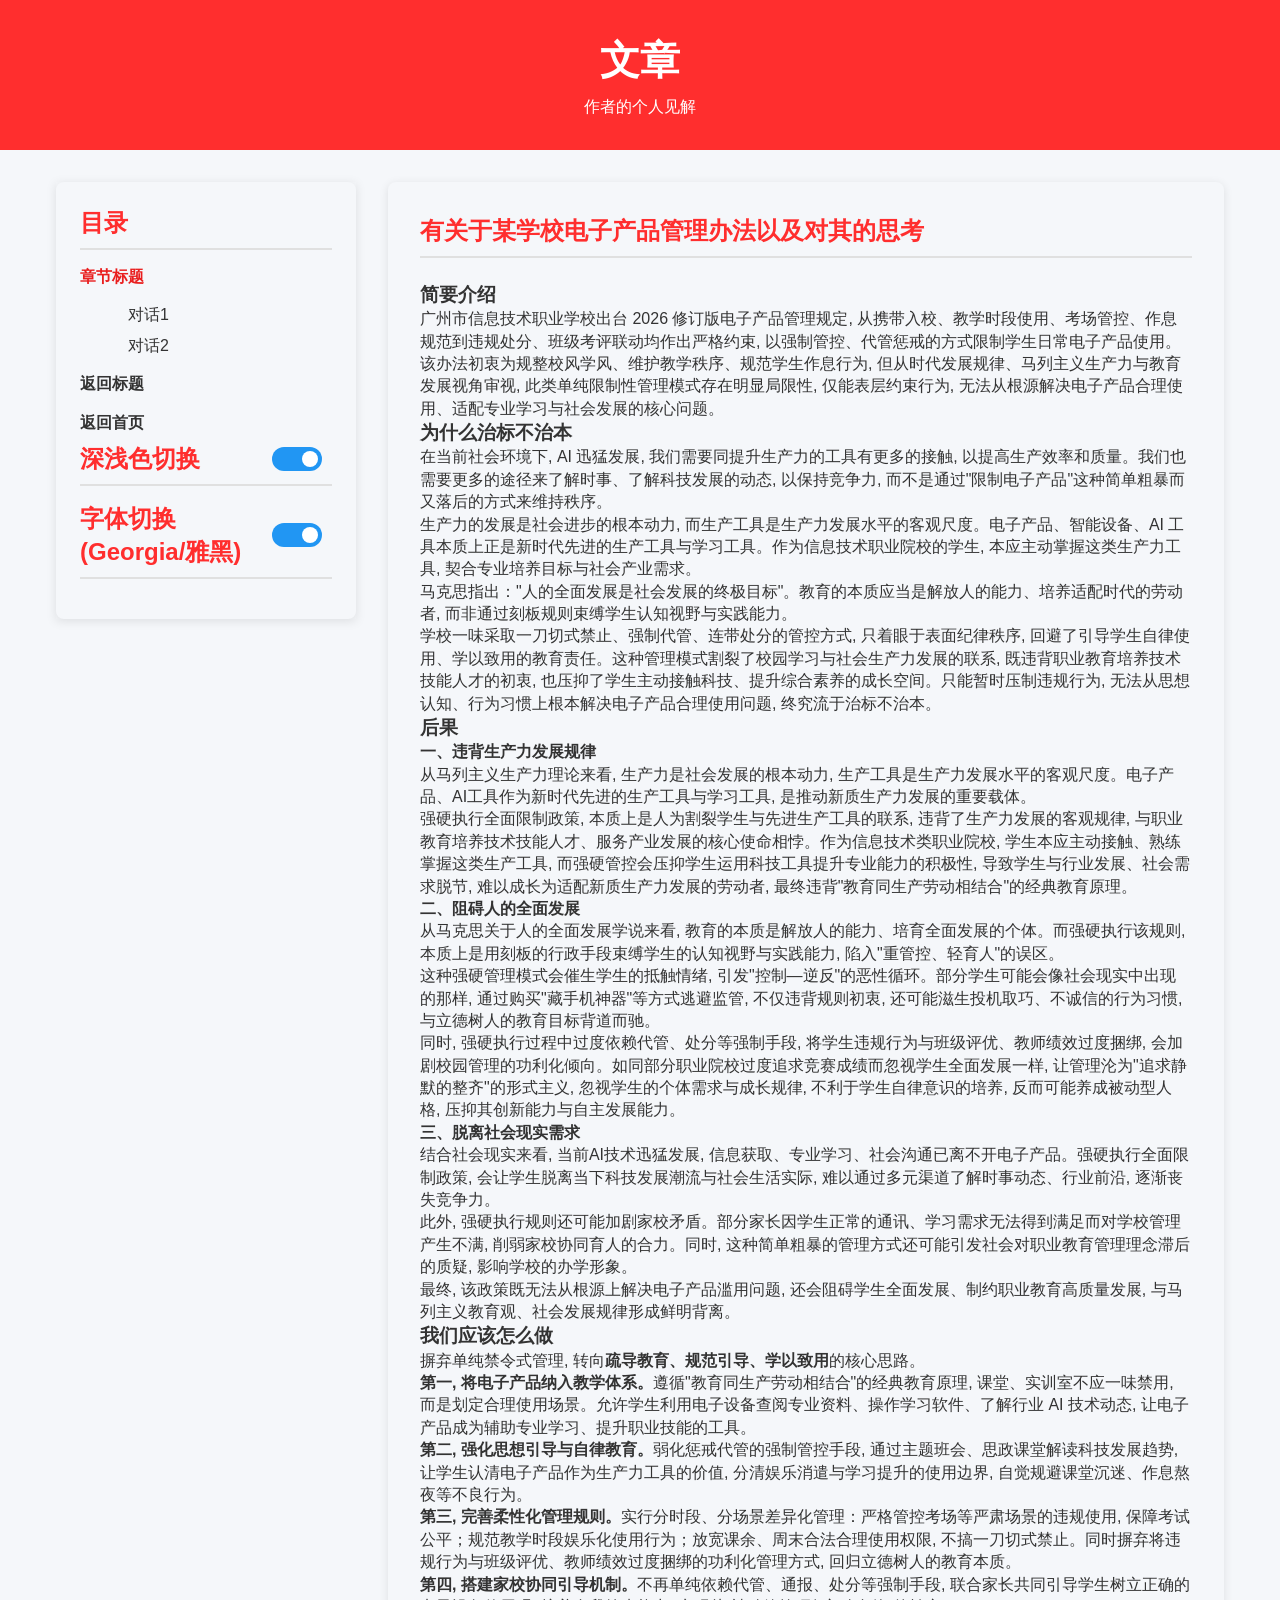
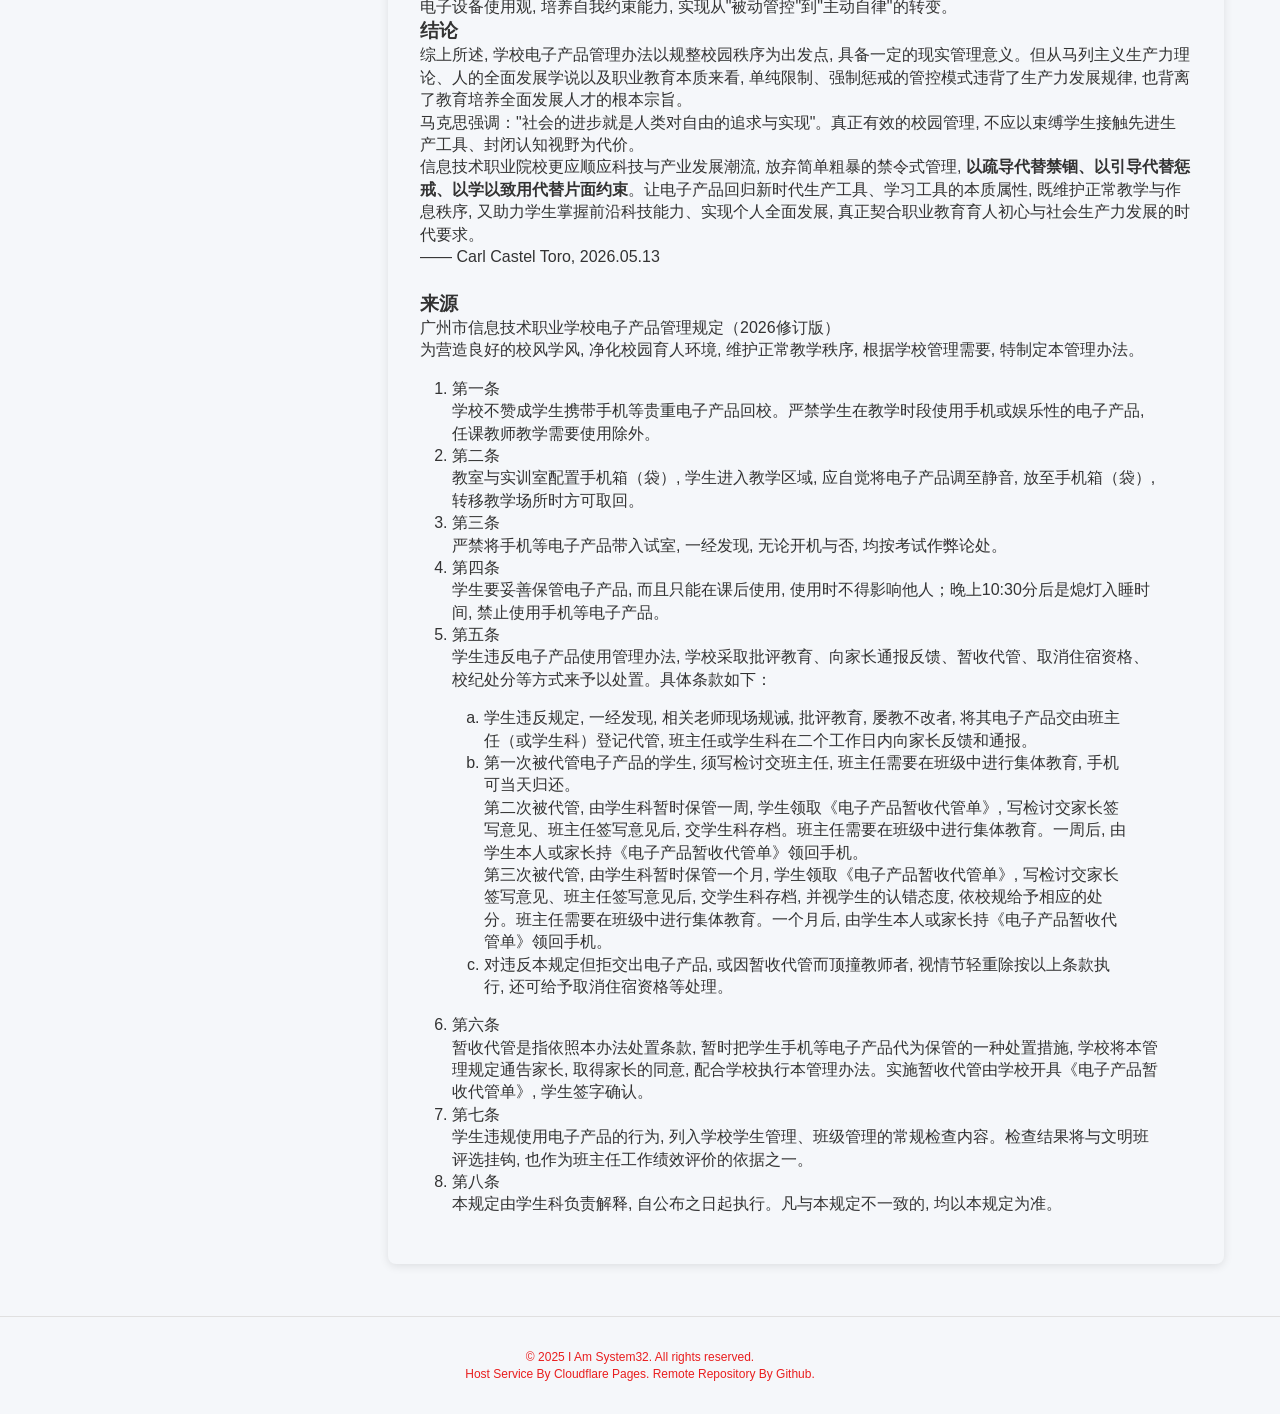
==== articles/index.html @ 218394ab "Content Commit" ====
<!DOCTYPE html>
<html lang="zh-CN">

<head>
    <meta charset="UTF-8">
    <meta name="viewport" content="width=device-width, initial-scale=1.0">
    <title>文章 | RED.GIGN.LTD</title>
    <link rel="stylesheet" href="/assets/css/style.css" id="main-theme">
    <script src="/assets/scripts/dependency.js"></script>
    <script src="/assets/scripts/theme_init.js"></script>
    <script src="/assets/scripts/script.js" defer></script>
    <link rel="icon" type="image/svg+xml" href="/assets/svg/favicon.svg" />
    <link rel="icon" type="image/png" href="/assets/img/favicon/favicon-96x96.png" sizes="96x96" />
    <link rel="shortcut icon" href="/assets/ico/favicon.ico" />
    <link rel="apple-touch-icon" sizes="180x180" href="/assets/img/favicon/apple-touch-icon.png" />
    <link rel="manifest" href="/assets/json/sitefavicon.webmanifest" />
</head>

<body>
    <header>
        <h1 id="_jumptitle">文章</h1>
        <p>作者的个人见解</p>
    </header>
    <div class="container">
        <aside class="sidebar">
            <nav class="toc">
                <h2> 目录 </h2>
                <div>
                    <div class="section-title">章节标题</div>
                    <ul>
                        <li><a href="#unnamed1" onClick="window.location.hash = '#unnamed1';">对话1</a></li>
                        <li><a href="#unnamed2" onClick="window.location.hash = '#unnamed2';">对话2</a></li>
                    </ul>
                </div>
                <div class="section-title"><a href="#_jumptitle"
                        onClick="window.location.hash = '#_jumptitle';">返回标题</a></div>
                <div class="section-title"><a href="/" onClick="window.location.href = '/'">返回首页</a></div>
                <h2 class="toc-heading"> 深浅色切换 <label class="theme-switch"> <input type="checkbox" id="themeToggle">
                        <span class="slider round"></span> </label> </h2>
                <h2 class="toc-heading"> 字体切换 (Georgia/雅黑)
                    <label class="font-switch"> <input type="checkbox" id="fontToggle"> <span
                            class="slider round"></span> </label>
                </h2>
            </nav>
        </aside>
        <main class="content">
            <section class="section" id="unnamed1">
                <h2>有关于某学校电子产品管理办法以及对其的思考</h2>
                <h3>简要介绍</h3>
                <p>广州市信息技术职业学校出台 2026 修订版电子产品管理规定, 从携带入校、教学时段使用、考场管控、作息规范到违规处分、班级考评联动均作出严格约束, 以强制管控、代管惩戒的方式限制学生日常电子产品使用。</p>
                <p>该办法初衷为规整校风学风、维护教学秩序、规范学生作息行为, 但从时代发展规律、马列主义生产力与教育发展视角审视, 此类单纯限制性管理模式存在明显局限性, 仅能表层约束行为, 无法从根源解决电子产品合理使用、适配专业学习与社会发展的核心问题。</p>
                
                <h3>为什么治标不治本</h3>
                <p>在当前社会环境下, AI 迅猛发展, 我们需要同提升生产力的工具有更多的接触, 以提高生产效率和质量。我们也需要更多的途径来了解时事、了解科技发展的动态, 以保持竞争力, 而不是通过"限制电子产品"这种简单粗暴而又落后的方式来维持秩序。</p>
                <p>生产力的发展是社会进步的根本动力, 而生产工具是生产力发展水平的客观尺度。电子产品、智能设备、AI 工具本质上正是新时代先进的生产工具与学习工具。作为信息技术职业院校的学生, 本应主动掌握这类生产力工具, 契合专业培养目标与社会产业需求。</p>
                <p>马克思指出："人的全面发展是社会发展的终极目标"。教育的本质应当是解放人的能力、培养适配时代的劳动者, 而非通过刻板规则束缚学生认知视野与实践能力。</p>
                <p>学校一味采取一刀切式禁止、强制代管、连带处分的管控方式, 只着眼于表面纪律秩序, 回避了引导学生自律使用、学以致用的教育责任。这种管理模式割裂了校园学习与社会生产力发展的联系, 既违背职业教育培养技术技能人才的初衷, 也压抑了学生主动接触科技、提升综合素养的成长空间。只能暂时压制违规行为, 无法从思想认知、行为习惯上根本解决电子产品合理使用问题, 终究流于治标不治本。</p>

                <h3>后果</h3>
                
                <h4>一、违背生产力发展规律</h4>
                <p>从马列主义生产力理论来看, 生产力是社会发展的根本动力, 生产工具是生产力发展水平的客观尺度。电子产品、AI工具作为新时代先进的生产工具与学习工具, 是推动新质生产力发展的重要载体。</p>
                <p>强硬执行全面限制政策, 本质上是人为割裂学生与先进生产工具的联系, 违背了生产力发展的客观规律, 与职业教育培养技术技能人才、服务产业发展的核心使命相悖。作为信息技术类职业院校, 学生本应主动接触、熟练掌握这类生产工具, 而强硬管控会压抑学生运用科技工具提升专业能力的积极性, 导致学生与行业发展、社会需求脱节, 难以成长为适配新质生产力发展的劳动者, 最终违背"教育同生产劳动相结合"的经典教育原理。</p>
                
                <h4>二、阻碍人的全面发展</h4>
                <p>从马克思关于人的全面发展学说来看, 教育的本质是解放人的能力、培育全面发展的个体。而强硬执行该规则, 本质上是用刻板的行政手段束缚学生的认知视野与实践能力, 陷入"重管控、轻育人"的误区。</p>
                <p>这种强硬管理模式会催生学生的抵触情绪, 引发"控制—逆反"的恶性循环。部分学生可能会像社会现实中出现的那样, 通过购买"藏手机神器"等方式逃避监管, 不仅违背规则初衷, 还可能滋生投机取巧、不诚信的行为习惯, 与立德树人的教育目标背道而驰。</p>
                <p>同时, 强硬执行过程中过度依赖代管、处分等强制手段, 将学生违规行为与班级评优、教师绩效过度捆绑, 会加剧校园管理的功利化倾向。如同部分职业院校过度追求竞赛成绩而忽视学生全面发展一样, 让管理沦为"追求静默的整齐"的形式主义, 忽视学生的个体需求与成长规律, 不利于学生自律意识的培养, 反而可能养成被动型人格, 压抑其创新能力与自主发展能力。</p>
                
                <h4>三、脱离社会现实需求</h4>
                <p>结合社会现实来看, 当前AI技术迅猛发展, 信息获取、专业学习、社会沟通已离不开电子产品。强硬执行全面限制政策, 会让学生脱离当下科技发展潮流与社会生活实际, 难以通过多元渠道了解时事动态、行业前沿, 逐渐丧失竞争力。</p>
                <p>此外, 强硬执行规则还可能加剧家校矛盾。部分家长因学生正常的通讯、学习需求无法得到满足而对学校管理产生不满, 削弱家校协同育人的合力。同时, 这种简单粗暴的管理方式还可能引发社会对职业教育管理理念滞后的质疑, 影响学校的办学形象。</p>
                <p>最终, 该政策既无法从根源上解决电子产品滥用问题, 还会阻碍学生全面发展、制约职业教育高质量发展, 与马列主义教育观、社会发展规律形成鲜明背离。</p>
                
                <h3>我们应该怎么做</h3>
                <p>摒弃单纯禁令式管理, 转向<strong>疏导教育、规范引导、学以致用</strong>的核心思路。</p>
                
                <p><strong>第一, 将电子产品纳入教学体系。</strong>遵循"教育同生产劳动相结合"的经典教育原理, 课堂、实训室不应一味禁用, 而是划定合理使用场景。允许学生利用电子设备查阅专业资料、操作学习软件、了解行业 AI 技术动态, 让电子产品成为辅助专业学习、提升职业技能的工具。</p>
                
                <p><strong>第二, 强化思想引导与自律教育。</strong>弱化惩戒代管的强制管控手段, 通过主题班会、思政课堂解读科技发展趋势, 让学生认清电子产品作为生产力工具的价值, 分清娱乐消遣与学习提升的使用边界, 自觉规避课堂沉迷、作息熬夜等不良行为。</p>
                
                <p><strong>第三, 完善柔性化管理规则。</strong>实行分时段、分场景差异化管理：严格管控考场等严肃场景的违规使用, 保障考试公平；规范教学时段娱乐化使用行为；放宽课余、周末合法合理使用权限, 不搞一刀切式禁止。同时摒弃将违规行为与班级评优、教师绩效过度捆绑的功利化管理方式, 回归立德树人的教育本质。</p>
                
                <p><strong>第四, 搭建家校协同引导机制。</strong>不再单纯依赖代管、通报、处分等强制手段, 联合家长共同引导学生树立正确的电子设备使用观, 培养自我约束能力, 实现从"被动管控"到"主动自律"的转变。</p>
                
                <h3>结论</h3>
                <p>综上所述, 学校电子产品管理办法以规整校园秩序为出发点, 具备一定的现实管理意义。但从马列主义生产力理论、人的全面发展学说以及职业教育本质来看, 单纯限制、强制惩戒的管控模式违背了生产力发展规律, 也背离了教育培养全面发展人才的根本宗旨。</p>
                <p>马克思强调："社会的进步就是人类对自由的追求与实现"。真正有效的校园管理, 不应以束缚学生接触先进生产工具、封闭认知视野为代价。</p>
                <p>信息技术职业院校更应顺应科技与产业发展潮流, 放弃简单粗暴的禁令式管理, <strong>以疏导代替禁锢、以引导代替惩戒、以学以致用代替片面约束</strong>。让电子产品回归新时代生产工具、学习工具的本质属性, 既维护正常教学与作息秩序, 又助力学生掌握前沿科技能力、实现个人全面发展, 真正契合职业教育育人初心与社会生产力发展的时代要求。</p>
                
                <p class="author-signature">—— Carl Castel Toro, 2026.05.13</p>
                <br>
                <div class="source-box">
                    <h3>来源</h3>
                    <p class="source-title">广州市信息技术职业学校电子产品管理规定（2026修订版）</p>
                </div>
                <div class="regulation-preamble">
                    <p>为营造良好的校风学风, 净化校园育人环境, 维护正常教学秩序, 根据学校管理需要, 特制定本管理办法。</p>
                </div>
                <ol class="regulation-list">
                    <li>
                        <span class="article-title">第一条</span>
                        <p>学校不赞成学生携带手机等贵重电子产品回校。严禁学生在教学时段使用手机或娱乐性的电子产品, 任课教师教学需要使用除外。</p>
                    </li>
                    <li>
                        <span class="article-title">第二条</span>
                        <p>教室与实训室配置手机箱（袋）, 学生进入教学区域, 应自觉将电子产品调至静音, 放至手机箱（袋）, 转移教学场所时方可取回。</p>
                    </li>
                    <li>
                        <span class="article-title">第三条</span>
                        <p>严禁将手机等电子产品带入试室, 一经发现, 无论开机与否, 均按考试作弊论处。</p>
                    </li>
                    <li>
                        <span class="article-title">第四条</span>
                        <p>学生要妥善保管电子产品, 而且只能在课后使用, 使用时不得影响他人；晚上10:30分后是熄灯入睡时间, 禁止使用手机等电子产品。</p>
                    </li>
                    <li>
                        <span class="article-title">第五条</span>
                        <p>学生违反电子产品使用管理办法, 学校采取批评教育、向家长通报反馈、暂收代管、取消住宿资格、校纪处分等方式来予以处置。具体条款如下：</p>
                        <ol class="sub-list" type="a">
                            <li>学生违反规定, 一经发现, 相关老师现场规诫, 批评教育, 屡教不改者, 将其电子产品交由班主任（或学生科）登记代管, 班主任或学生科在二个工作日内向家长反馈和通报。</li>
                            <li>
                                <p>第一次被代管电子产品的学生, 须写检讨交班主任, 班主任需要在班级中进行集体教育, 手机可当天归还。</p>
                                <p>第二次被代管, 由学生科暂时保管一周, 学生领取《电子产品暂收代管单》, 写检讨交家长签写意见、班主任签写意见后, 交学生科存档。班主任需要在班级中进行集体教育。一周后, 由学生本人或家长持《电子产品暂收代管单》领回手机。
                                </p>
                                <p>第三次被代管, 由学生科暂时保管一个月, 学生领取《电子产品暂收代管单》, 写检讨交家长签写意见、班主任签写意见后, 交学生科存档, 并视学生的认错态度, 依校规给予相应的处分。班主任需要在班级中进行集体教育。一个月后, 由学生本人或家长持《电子产品暂收代管单》领回手机。
                                </p>
                            </li>
                            <li>对违反本规定但拒交出电子产品, 或因暂收代管而顶撞教师者, 视情节轻重除按以上条款执行, 还可给予取消住宿资格等处理。</li>
                        </ol>
                    </li>
                    <li>
                        <span class="article-title">第六条</span>
                        <p>暂收代管是指依照本办法处置条款, 暂时把学生手机等电子产品代为保管的一种处置措施, 学校将本管理规定通告家长, 取得家长的同意, 配合学校执行本管理办法。实施暂收代管由学校开具《电子产品暂收代管单》, 学生签字确认。
                        </p>
                    </li>
                    <li>
                        <span class="article-title">第七条</span>
                        <p>学生违规使用电子产品的行为, 列入学校学生管理、班级管理的常规检查内容。检查结果将与文明班评选挂钩, 也作为班主任工作绩效评价的依据之一。</p>
                    </li>
                    <li>
                        <span class="article-title">第八条</span>
                        <p>本规定由学生科负责解释, 自公布之日起执行。凡与本规定不一致的, 均以本规定为准。</p>
                    </li>
                </ol>
            </section>
        </main>
    </div>
    <footer>
        <p>&copy; 2025 I Am System32. All rights reserved.</p>
        <p>Host Service By Cloudflare Pages. Remote Repository By Github.</p>
    </footer>
</body>

</html>
---- assets/css/style.css ----
:root {
    --primary-color: #ff2e2e;
    --secondary-color: #e91e1e;
    --text-color: #e0e0e0;
    --light-bg: #1e1e1e;
    --border-color: #404040;
    --shadow-opacity: 0.3;
    --tab-active-color: #d45f00;
    --tab-hover-color: #9e5a00;
    --input-bg-color: #2d2d2d;
    --input-border-color: #505050;
    --button-bg-color: #f32121;
    --button-hover-bg-color: #d21919;
    --result-bg-color: #2d2d2d;
    --result-border-color: #505050;
    --notification-bg-color: #d40700;
    --notification-text-color: #fff;
    --theme-transition: background-color 0.3s ease, color 0.3s ease, border-color 0.3s ease, box-shadow 0.3s ease;
}

:root.light-theme {
    --text-color: #333;
    --light-bg: #f5f7fa;
    --border-color: #e0e0e0;
    --shadow-opacity: 0.1;
    --input-bg-color: #fff;
    --input-border-color: #d0d7de;
    --result-bg-color: #f6f8fa;
    --result-border-color: #e1e4e8;
}

* {
    margin: 0;
    padding: 0;
    line-height: 1.4;
    box-sizing: border-box;
    word-break: break-word;
    overflow-wrap: break-word;
    hyphens: auto;
    transition: var(--theme-transition);
    scrollbar-width: none;
    -ms-overflow-style: none;
}

:root.font-georgia * {
    font-family: 'Georgia', 'Noto Serif CJK SC', 'Noto Serif CJK TC', 'Noto Serif CJK JP', 'Noto Serif CJK KR', 'STXiHei', 'PingFang SC', serif;
    font-size-adjust: 0.54;
    font-display: swap;
}

:root.font-yahei * {
    font-family: '微软雅黑', 'Microsoft YaHei UI', sans-serif;
}

img,
video,
canvas,
svg,
iframe,
embed {
    transition: none !important;
}

img {
    max-width: 100%;
    height: auto;
    object-fit: contain;
    aspect-ratio: 1 / 1;
}

.section img {
    width: 100%;
    max-width: 100%;
    height: auto;
    object-fit: contain;
    aspect-ratio: 1 / 1;
    display: block;
    margin: 0 auto;
}

img.no-aspect-ratio {
    aspect-ratio: auto;
}

.video-responsive {
    width: 100%;
    max-width: 100%;
    height: auto;
    display: block;
    margin: 0 auto;
    object-fit: contain;
    max-height: 100vh;
}

@supports (-webkit-touch-callout: none) {
    .video-responsive {
        -webkit-playsinline: true;
        playsinline: true;
    }
}

::-webkit-scrollbar {
    width: 0px;
    height: 0px;
    transition: width 0.3s ease;
}

::-webkit-scrollbar-track {
    background: transparent;
    transition: background-color 0.3s ease;
}

::-webkit-scrollbar-thumb {
    background: transparent;
    border-radius: 0;
    transition: background-color 0.3s ease, border-radius 0.3s ease;
}

a {
    word-break: break-all;
    overflow-wrap: break-word;
    text-decoration-color: var(--primary-color);
}

pre {
    white-space: pre-wrap;
    word-break: break-word;
    overflow-wrap: break-word;
    max-width: 100%;
    overflow-x: auto;
}

body {
    color: var(--text-color);
    line-height: 1.6;
    background-color: var(--light-bg);
    -ms-overflow-style: none;
}

header {
    background-color: var(--primary-color);
    color: white;
    padding: 2rem;
    text-align: center;
    margin-bottom: 2rem;
}

h1 {
    font-size: 2.5rem;
    margin-bottom: 0.5rem;
}

.container {
    display: flex;
    max-width: 1200px;
    margin: 0 auto;
    padding: 0 1rem;
    gap: 2rem;
}

.sidebar {
    flex: 0 0 300px;
    position: sticky;
    top: 2rem;
    align-self: flex-start;
    max-height: calc(100vh - 5rem);
    overflow-y: auto;
    overflow-x: hidden;
    width: 300px;
    box-shadow: 0 2px 10px rgba(0, 0, 0, var(--shadow-opacity, 0.3));
}

.sidebar::-webkit-scrollbar {
    width: 6px;
    transition: width 0.3s ease;
}

.sidebar::-webkit-scrollbar-track {
    background: transparent;
    border-radius: 3px;
}

.sidebar::-webkit-scrollbar-thumb {
    background-color: rgba(150, 150, 150, 0.3);
    border-radius: 3px;
    transition: background-color 0.3s ease;
}

.sidebar::-webkit-scrollbar-thumb:hover {
    background-color: rgba(150, 150, 150, 0.5);
}

:root.light-theme .sidebar::-webkit-scrollbar-thumb {
    background-color: rgba(100, 100, 100, 0.2);
}

:root.light-theme .sidebar::-webkit-scrollbar-thumb:hover {
    background-color: rgba(100, 100, 100, 0.4);
}

.toc {
    background: var(--light-bg);
    border-radius: 8px;
    padding: 1.5rem;
    box-shadow: 0 2px 10px rgba(0, 0, 0, var(--shadow-opacity, 0.3));
    width: 100%;
    box-sizing: border-box;
}

.content {
    flex: 1;
}

:root.light-theme .toc {
    --shadow-opacity: 0.1;
}

.toc h2 {
    color: var(--primary-color);
    margin-bottom: 1rem;
    padding-bottom: 0.5rem;
    border-bottom: 2px solid var(--border-color);
    display: flex;
    justify-content: space-between;
    align-items: center;
    padding-right: 10px;
}

.toc ul {
    list-style: none;
    padding-left: 1rem;
}

.toc li {
    margin: 0.5rem 0;
}

.toc a {
    color: var(--text-color);
    text-decoration: none;
    transition: color 0.3s;
}

.toc a:hover {
    color: var(--secondary-color);
    text-decoration: underline;
}

.section-title {
    font-weight: bold;
    margin: 1rem 0 0.5rem 0;
    color: var(--secondary-color);
}

.section {
    background: var(--light-bg);
    border-radius: 8px;
    padding: 2rem;
    margin-bottom: 2rem;
    box-shadow: 0 2px 10px rgba(0, 0, 0, var(--shadow-opacity, 0.3));
}

:root.light-theme .section {
    --shadow-opacity: 0.1;
}

.section h2 {
    color: var(--primary-color);
    margin-bottom: 1.5rem;
    padding-bottom: 0.5rem;
    border-bottom: 2px solid var(--border-color);
}

.chapter {
    margin-bottom: 2rem;
    padding-bottom: 1rem;
    border-bottom: 1px solid var(--border-color);
}

.chapter:last-child {
    border-bottom: none;
}

.chapter h3 {
    color: var(--secondary-color);
    margin-bottom: 1rem;
}

.chapter-content {
    text-align: justify;
    white-space: pre-line;
}

.placeholder {
    color: var(--placeholder-text, #aaa);
    font-style: italic;
    background-color: var(--placeholder-bg, #3a3a3a);
    padding: 1rem;
    border-radius: 4px;
}

:root.light-theme .placeholder {
    --placeholder-text: #777;
    --placeholder-bg: #f9f9f9;
}

.link {
    color: #33c9f7;
    font-weight: bold;
    text-decoration: none;
}

a:hover {
    text-decoration: underline;    
    text-decoration-color: var(--secondary-color);
}

.back-to-top {
    display: none;
    position: fixed;
    right: 1rem;
    top: 1rem;
    z-index: 100;
}

.back-to-top a {
    display: inline-block;
    width: 3rem;
    height: 3rem;
    background-color: var(--primary-color);
    color: white;
    text-align: center;
    line-height: 3rem;
    border-radius: 50%;
    text-decoration: none;
    font-size: 1.5rem;
    box-shadow: 0 2px 8px rgba(0, 0, 0, var(--btn-shadow-opacity, 0.4));
    transition: background-color 0.3s;
}

:root.light-theme .back-to-top a {
    --btn-shadow-opacity: 0.2;
}

.back-to-top a:hover {
    background-color: var(--secondary-color);
}

.app-header {
    display: flex;
    gap: 2rem;
    align-items: center;
    margin-bottom: 2rem;
    flex-wrap: wrap;
}

.app-header img {
    width: 100px;
    height: 100px;
    border-radius: 8px;
    background: var(--primary-color);
    padding: 1rem;
}

.app-intro h2 {
    margin-bottom: 0.5rem;
    border-bottom: none;
    padding-bottom: 0;
}

.app-intro p {
    font-size: 1.1rem;
    color: var(--secondary-color);
    margin: 0.5rem 0;
}

.tab {
    display: inline-block;
    padding: 10px 20px;
    cursor: pointer;
    border: 1px solid var(--border-color);
    border-bottom: none;
    border-radius: 5px 5px 0 0;
    margin-right: 5px;
    background-color: var(--tab-bg, #3a3a3a);
    transition: background-color 0.3s;
}

:root.light-theme .tab {
    --tab-bg: var(--light-bg);
}

.tab.active {
    background-color: var(--tab-active-bg, #2d2d2d);
    color: var(--tab-active-color);
    font-weight: bold;
}

:root.light-theme .tab.active {
    --tab-active-bg: white;
}

.tab:hover:not(.active) {
    background-color: var(--tab-hover-bg, #404040);
}

:root.light-theme .tab:hover:not(.active) {
    --tab-hover-bg: #e3e6e9;
}

.tab-content {
    display: none;
    padding: 20px;
    border: 1px solid var(--border-color);
    border-radius: 0 5px 5px 5px;
    background-color: var(--tab-content-bg, #2d2d2d);
    margin-bottom: 20px;
}

:root.light-theme .tab-content {
    --tab-content-bg: white;
}

.tab-content.active {
    display: block;
}

.form-group {
    margin-bottom: 15px;
}

.input-group {
    display: flex;
    margin-bottom: 10px;
    gap: 10px;
}

.input-group input[type="text"] {
    flex: 1;
    padding: 8px;
    border: 1px solid var(--input-border-color);
    border-radius: 4px;
    background-color: var(--input-bg-color);
    color: var(--text-color);
}

.input-group select {
    flex: 1;
    padding: 8px;
    border: 1px solid var(--input-border-color);
    border-radius: 4px;
    background-color: var(--input-bg-color);
    color: var(--text-color);
}

textarea {
    width: 100%;
    padding: 10px;
    border: 1px solid var(--input-border-color);
    border-radius: 4px;
    min-height: 150px;
    font-family: inherit;
    resize: vertical;
    background-color: var(--input-bg-color);
    color: var(--text-color);
}

button {
    background-color: var(--button-bg-color);
    color: white;
    border: none;
    padding: 10px 20px;
    border-radius: 4px;
    cursor: pointer;
    font-size: 14px;
    margin-right: 10px;
    margin-bottom: 10px;
    transition: background-color 0.3s;
}

button:hover {
    background-color: var(--button-hover-bg-color);
}

button:disabled {
    background-color: var(--btn-disabled-bg, #666666);
    cursor: not-allowed;
}

:root.light-theme button:disabled {
    --btn-disabled-bg: #cccccc;
}

.result {
    background-color: var(--result-bg-color);
    border: 1px solid var(--result-border-color);
    border-radius: 4px;
    padding: 15px;
    margin-top: 15px;
    position: relative;
    color: var(--text-color);
}

.result-header {
    display: flex;
    justify-content: space-between;
    align-items: center;
    margin-bottom: 10px;
}

.result-header h3 {
    margin: 0;
    color: var(--primary-color);
}

.copy-btn {
    padding: 5px 10px;
    background-color: var(--button-bg-color);
    color: white;
    border: none;
    border-radius: 3px;
    cursor: pointer;
    font-size: 12px;
}

.copy-btn:hover {
    background-color: var(--button-hover-bg-color);
}

.notification {
    position: fixed;
    top: 20px;
    right: 20px;
    background-color: var(--notification-bg-color);
    color: var(--notification-text-color);
    padding: 10px 20px;
    border-radius: 4px;
    display: none;
    z-index: 1000;
    animation: slideIn 0.3s ease-out;
}

@keyframes slideIn {
    from {
        transform: translateX(100%);
        opacity: 0;
    }

    to {
        transform: translateX(0);
        opacity: 1;
    }
}

footer {
    margin-top: 20px;
    text-align: center;
    font-size: 12px;
    border-top: 1px solid var(--border-color);
    padding: 2rem;
    color: var(--secondary-color);
}

.base64-container {
    max-width: 900px;
    margin: 0 auto;
    padding: 20px;
}

.base64-container h1 {
    text-align: center;
    color: var(--primary-color);
    margin-bottom: 20px;
}

pre {
    position: relative;
    background-color: var(--code-bg, #1e1e1e);
    border: 1px solid var(--code-border, #333);
    border-radius: 6px;
    box-shadow: 0 2px 8px rgba(0, 0, 0, 0.3);
    margin: 1.5rem 0;
    overflow: hidden;
}

code {
    background-color: var(--code-bg, #1e1e1e);
    border: 1px solid var(--code-border, #333);
    border-radius: 3px;
    padding: 0.2em 0.4em;
    font-family: 'Consolas', 'Monaco', 'Courier New', monospace;
    font-size: 0.9em;
    white-space: pre-wrap;
    word-wrap: break-word;
    word-break: break-all;
    overflow-wrap: break-word;
    display: inline-block;
    max-width: 100%;
    line-height: 1.5;
    color: var(--code-text, #d4d4d4);
}

:root.light-theme code {
    --code-bg: #f8f8f8;
    --code-border: #e0e0e0;
    --code-text: #333;
}

pre code {
    display: block;
    padding: 1.5em;
    overflow-x: auto;
    white-space: pre-wrap;
    word-wrap: break-word;
    word-break: break-all;
    overflow-wrap: break-word;
    border: none;
    border-radius: 0;
    line-height: 1.6;
    font-size: 0.95em;
    max-width: 100%;
}

code .keyword {
    color: var(--code-keyword, #569cd6);
}

code .string {
    color: var(--code-string, #ce9178);
}

code .comment {
    color: var(--code-comment, #6a9955);
    font-style: italic;
}

code .number {
    color: var(--code-number, #b5cea8);
}

code .function {
    color: var(--code-function, #dcdcaa);
}

code .operator {
    color: var(--code-operator, #d4d4d4);
}

:root.light-theme code .keyword {
    --code-keyword: #0000ff;
}

:root.light-theme code .string {
    --code-string: #a31515;
}

:root.light-theme code .comment {
    --code-comment: #008000;
}

:root.light-theme code .number {
    --code-number: #098658;
}

:root.light-theme code .function {
    --code-function: #795e26;
}

:root.light-theme code .operator {
    --code-operator: #000000;
}

code.ide-style-code {
    background-color: var(--code-bg, #1e1e1e);
    color: var(--code-text, #d4d4d4);
    font-family: 'Consolas', 'Monaco', 'Courier New', monospace;
    font-size: 0.95em;
    line-height: 1.6;
    white-space: pre-wrap;
    word-wrap: break-word;
    word-break: break-all;
    overflow-wrap: break-word;
    max-width: 100%;
}

:root.light-theme code.ide-style-code {
    background-color: var(--code-bg, #f8f8f8);
    color: var(--code-text, #333);
}

code.ide-style-code .keyword,
code.loadstylesheet .keyword {
    color: var(--code-keyword, #569cd6);
}

code.ide-style-code .function,
code.loadstylesheet .function {
    color: var(--code-function, #dcdcaa);
}

code.ide-style-code .comment,
code.loadstylesheet .comment {
    color: var(--code-comment, #6a9955);
    font-style: italic;
}

code.ide-style-code .variable,
code.loadstylesheet .variable {
    color: var(--code-variable, #9cdcfe);
}

code.ide-style-code .string,
code.loadstylesheet .string {
    color: var(--code-string, #ce9178);
}

:root.light-theme code.ide-style-code .keyword,
:root.light-theme code.loadstylesheet .keyword {
    color: var(--code-keyword, #0000ff);
}

:root.light-theme code.ide-style-code .function,
:root.light-theme code.loadstylesheet .function {
    color: var(--code-function, #795e26);
}

:root.light-theme code.ide-style-code .comment,
:root.light-theme code.loadstylesheet .comment {
    color: var(--code-comment, #008000);
}

:root.light-theme code.ide-style-code .variable,
:root.light-theme code.loadstylesheet .variable {
    color: var(--code-variable, #001080);
}

:root.light-theme code.ide-style-code .string,
:root.light-theme code.loadstylesheet .string {
    color: var(--code-string, #a31515);
}

.font-switch {
    position: relative;
    display: inline-block;
    width: 50px;
    height: 24px;
    flex-shrink: 0;
}

.font-switch input {
    opacity: 0;
    width: 0;
    height: 0;
}

.theme-switch {
    position: relative;
    display: inline-block;
    width: 50px;
    height: 24px;
    flex-shrink: 0;
}

.theme-switch input {
    opacity: 0;
    width: 0;
    height: 0;
}

.slider {
    position: absolute;
    cursor: pointer;
    top: 0;
    left: 0;
    right: 0;
    bottom: 0;
    background-color: var(--slider-bg, #404040);
    transition: .4s;
    border-radius: 24px;
}

:root.light-theme .slider {
    --slider-bg: #ccc;
}

:root[theme="light"] .slider {
    background-color: #ccc;
}

.slider:before {
    position: absolute;
    content: "";
    height: 16px;
    width: 16px;
    left: 4px;
    bottom: 4px;
    background-color: white;
    transition: .4s;
    border-radius: 50%;
}

input:checked+.slider {
    background-color: #2196F3;
}

input:checked+.slider:before {
    transform: translateX(26px);
}

.slider.round {
    border-radius: 23px;
}

.slider.round:before {
    border-radius: 50%;
}

@media (max-width: 768px) {
    .container {
        flex-direction: column;
    }

    .back-to-top {
        display: block;
    }

    .sidebar {
        position: static;
        margin-bottom: 2rem;
        max-height: 400px;
        overflow-y: auto;
        width: 100%;
    }
}

.app-intro {
    flex: 1;
    min-width: 300px;
}


.app-intro p:first-of-type {
    font-size: 1.1rem;
    color: var(--secondary-color);
    margin: 0.5rem 0;
}

.app-intro p:last-of-type {
    margin: 1rem 0;
}

.download-btn {
    display: inline-block;
    padding: 0.8rem 1.5rem;
    background: var(--primary-color);
    color: white;
    border-radius: 4px;
    text-decoration: none;
    font-weight: bold;
    transition: background 0.3s;
}

.download-btn:hover {
    background: var(--secondary-color);
    text-decoration: none;
}

.app-intro a:not(.download-btn) {
    margin-left: 1rem;
    color: var(--secondary-color);
    text-decoration: underline;
}

ul {
    margin: 1rem 2rem;
    line-height: 2;
}

ol {
    margin: 1rem 2rem;
    line-height: 2;
}

#faq .chapter-content>div {
    margin-bottom: 1.5rem;
}

#faq .chapter-content p:first-child {
    font-weight: bold;
    color: var(--primary-color);
}

.chapter-content h4 {
    margin-top: 2rem;
    color: var(--primary-color);
}

.chapter-content h5 {
    margin-top: 1rem;
    margin-bottom: 0.5rem;
}

.chapter-content p:last-child {
    color: var(--secondary-color);
    font-weight: bold;
    margin-top: 1rem;
}

#copyright p {
    margin: 1rem 0;
}

.product-grid {
    display: grid;
    grid-template-columns: repeat(auto-fit, minmax(300px, 1fr));
    gap: 2rem;
    margin-top: 2rem;
}

.product-card {
    background: var(--light-bg);
    border-radius: 8px;
    padding: 1.5rem;
    box-shadow: 0 2px 4px rgba(0, 0, 0, 0.1);
    transition: transform 0.3s ease, box-shadow 0.3s ease;
}

.product-card:hover {
    transform: translateY(-5px);
    box-shadow: 0 4px 8px rgba(0, 0, 0, 0.15);
}

.product-icon {
    text-align: center;
    margin-bottom: 1rem;
}

.product-icon img {
    width: 80px;
    height: 80px;
    border-radius: 8px;
    background: var(--primary-color);
    padding: 0.8rem;
}

.product-content {
    text-align: center;
}

.product-content h3 {
    margin-bottom: 0.5rem;
    color: var(--primary-color);
}

.product-desc {
    font-size: 1.1rem;
    color: var(--secondary-color);
    margin: 0.5rem 0;
}

.product-feature {
    margin: 1rem 0;
    line-height: 1.5;
}

@media (max-width: 768px) {
    .product-grid {
        grid-template-columns: 1fr;
    }

    .product-card {
        padding: 1rem;
    }

    .product-icon img {
        width: 60px;
        height: 60px;
        padding: 0.6rem;
    }
}

#ddg-section {
    position: relative;
    padding: 0;
    overflow: hidden;
}

#ddg-frame {
    width: 100%;
    height: 800px;
    border: none;
    display: block;
}

#wikipedia-section {
    position: relative;
    padding: 0;
    overflow: hidden;
}

#wikipedia-frame {
    width: 100%;
    height: 800px;
    border: none;
    display: block;
}

.toc-heading {
    display: flex;
    justify-content: space-between;
    align-items: center;
}

.content-list {
    margin: 1rem 2rem;
    line-height: 2;
}

.faq-item {
    margin-bottom: 1.5rem;
}

.faq-question {
    font-weight: bold;
    color: var(--primary-color);
}

.notice-text {
    color: var(--secondary-color);
    font-weight: bold;
    margin-top: 1rem;
}

.paragraph-margin {
    margin: 1rem 0;
}

.inline-code-block {
    background: var(--light-bg);
    padding: 0.2rem 0.5rem;
    border-radius: 3px;
}

.section-h4 {
    margin-top: 2rem;
    color: var(--primary-color);
}

.section-h5 {
    margin-top: 1rem;
    margin-bottom: 0.5rem;
}

.indented-list {
    margin-left: 2rem;
    line-height: 1.8;
}

.full-width-btn {
    min-width: 100%;
    text-align: center;
}

.italic-note {
    font-style: italic;
    font-size: 0.9em;
}

.autodecrypt {
    white-space: pre-line;
    word-break: break-word;
    overflow-wrap: break-word;
}

/* 访客统计样式 - 横幅版 */
.visitor-stats-banner {
    background: linear-gradient(135deg, var(--primary-color), var(--secondary-color));
    border-radius: 8px;
    padding: 1rem 1.5rem;
    color: white;
    box-shadow: 0 2px 8px rgba(0, 0, 0, 0.15);
    display: flex;
    justify-content: space-between;
    align-items: center;
    flex-wrap: wrap;
    gap: 0.5rem;
}

.visitor-stats-main {
    display: flex;
    align-items: center;
    gap: 0.6rem;
}

.visitor-stats-icon {
    display: flex;
    align-items: center;
    opacity: 0.9;
}

.visitor-stats-count {
    font-size: 1.8rem;
    font-weight: bold;
    line-height: 1;
    text-shadow: 1px 1px 2px rgba(0, 0, 0, 0.2);
}

.visitor-stats-count.loaded {
    animation: countPulse 0.5s ease;
}

@keyframes countPulse {
    0% { transform: scale(1); opacity: 0.5; }
    50% { transform: scale(1.1); }
    100% { transform: scale(1); opacity: 1; }
}

.visitor-stats-label {
    font-size: 0.95rem;
    opacity: 0.9;
}

.visitor-stats-status {
    font-size: 0.75rem;
    padding: 0.15rem 0.5rem;
    border-radius: 12px;
    display: inline-block;
}

.visitor-stats-status.new-visitor {
    background: rgba(76, 175, 80, 0.4);
}

.visitor-stats-status.returning-visitor {
    background: rgba(255, 255, 255, 0.2);
}

.visitor-stats-status.error {
    background: rgba(244, 67, 54, 0.4);
}

.visitor-stats-meta {
    font-size: 0.8rem;
    opacity: 0.8;
}

.visitor-stats-meta .link {
    color: white;
    font-weight: normal;
    text-decoration: underline;
}

@media (max-width: 600px) {
    .visitor-stats-banner {
        flex-direction: column;
        align-items: flex-start;
        padding: 0.8rem 1rem;
    }
    
    .visitor-stats-count {
        font-size: 1.4rem;
    }
}

/* 个人简介压缩间距 */
.about-content p {
    margin: 0.4rem 0;
    line-height: 1.6;
}

.about-content ul {
    margin: 0.3rem 0 0.3rem 2rem;
    line-height: 1.6;
}

.about-content li {
    margin: 0.1rem 0;
}
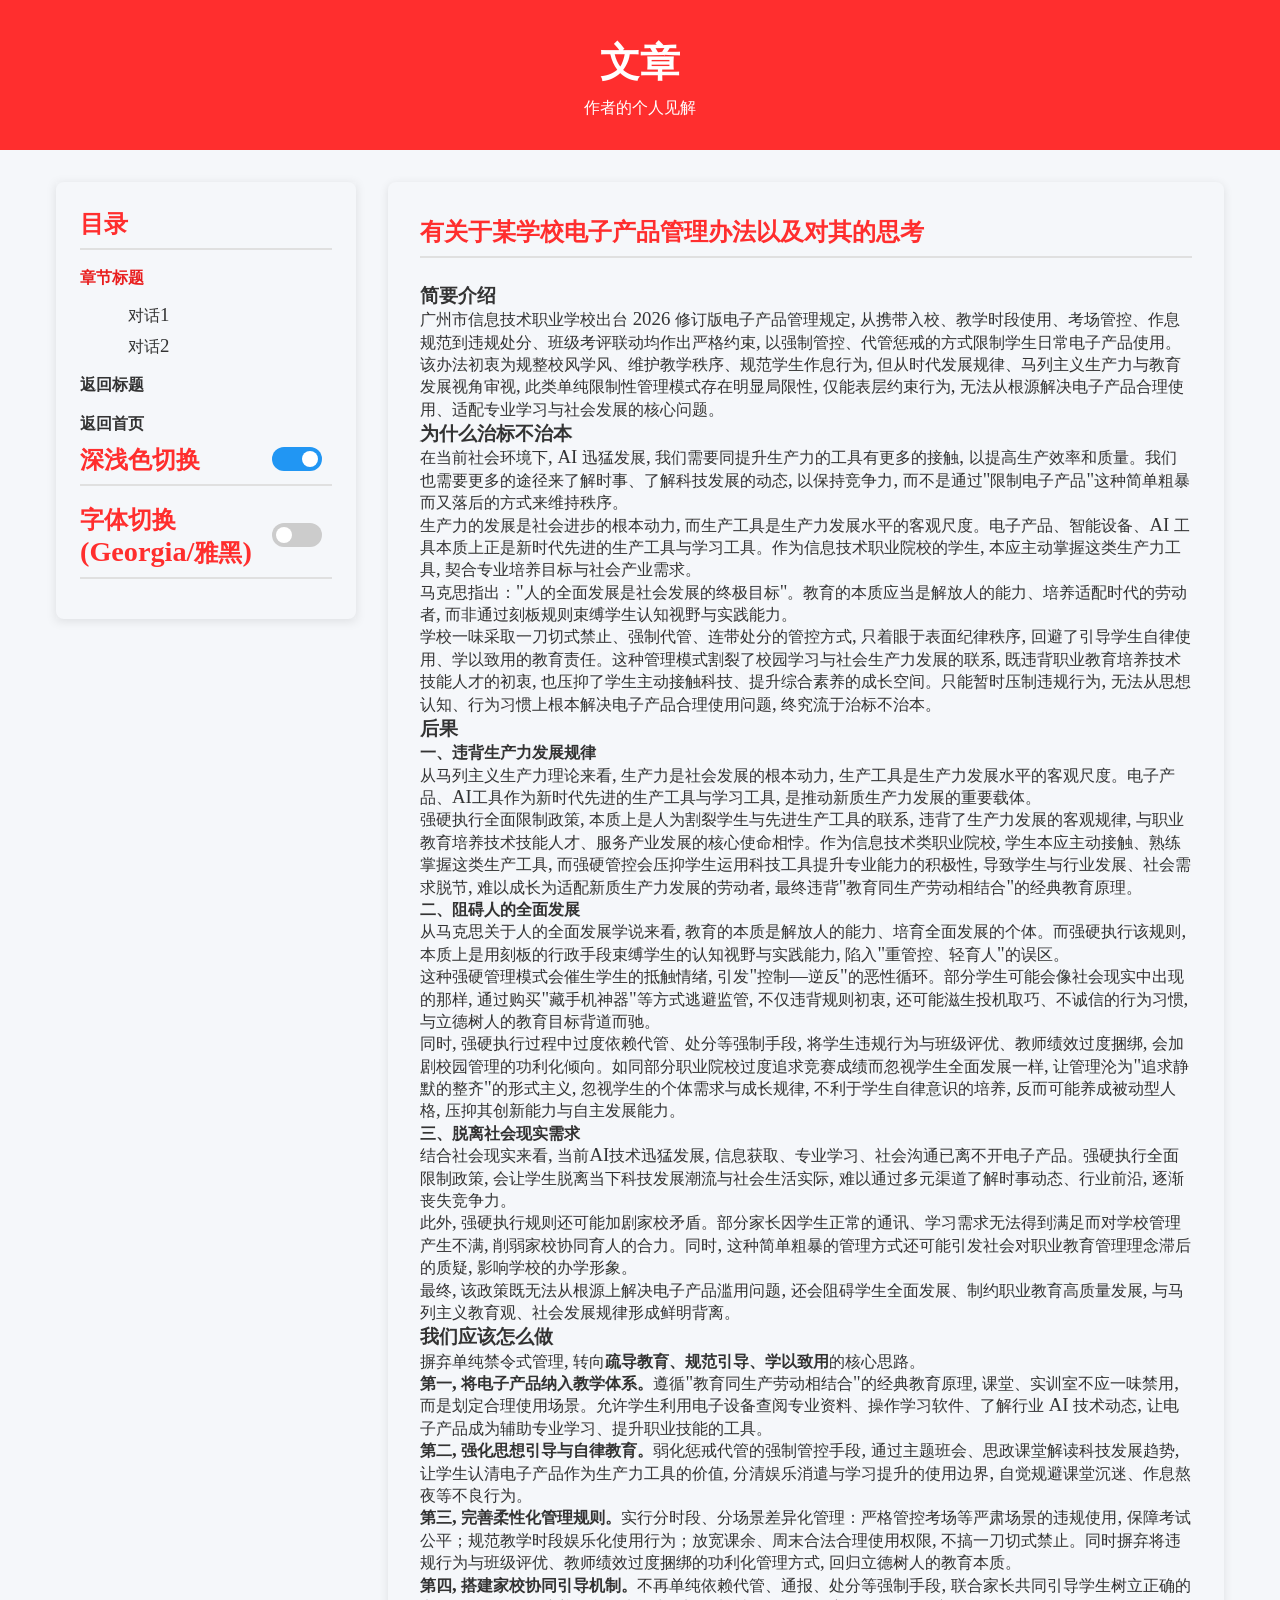
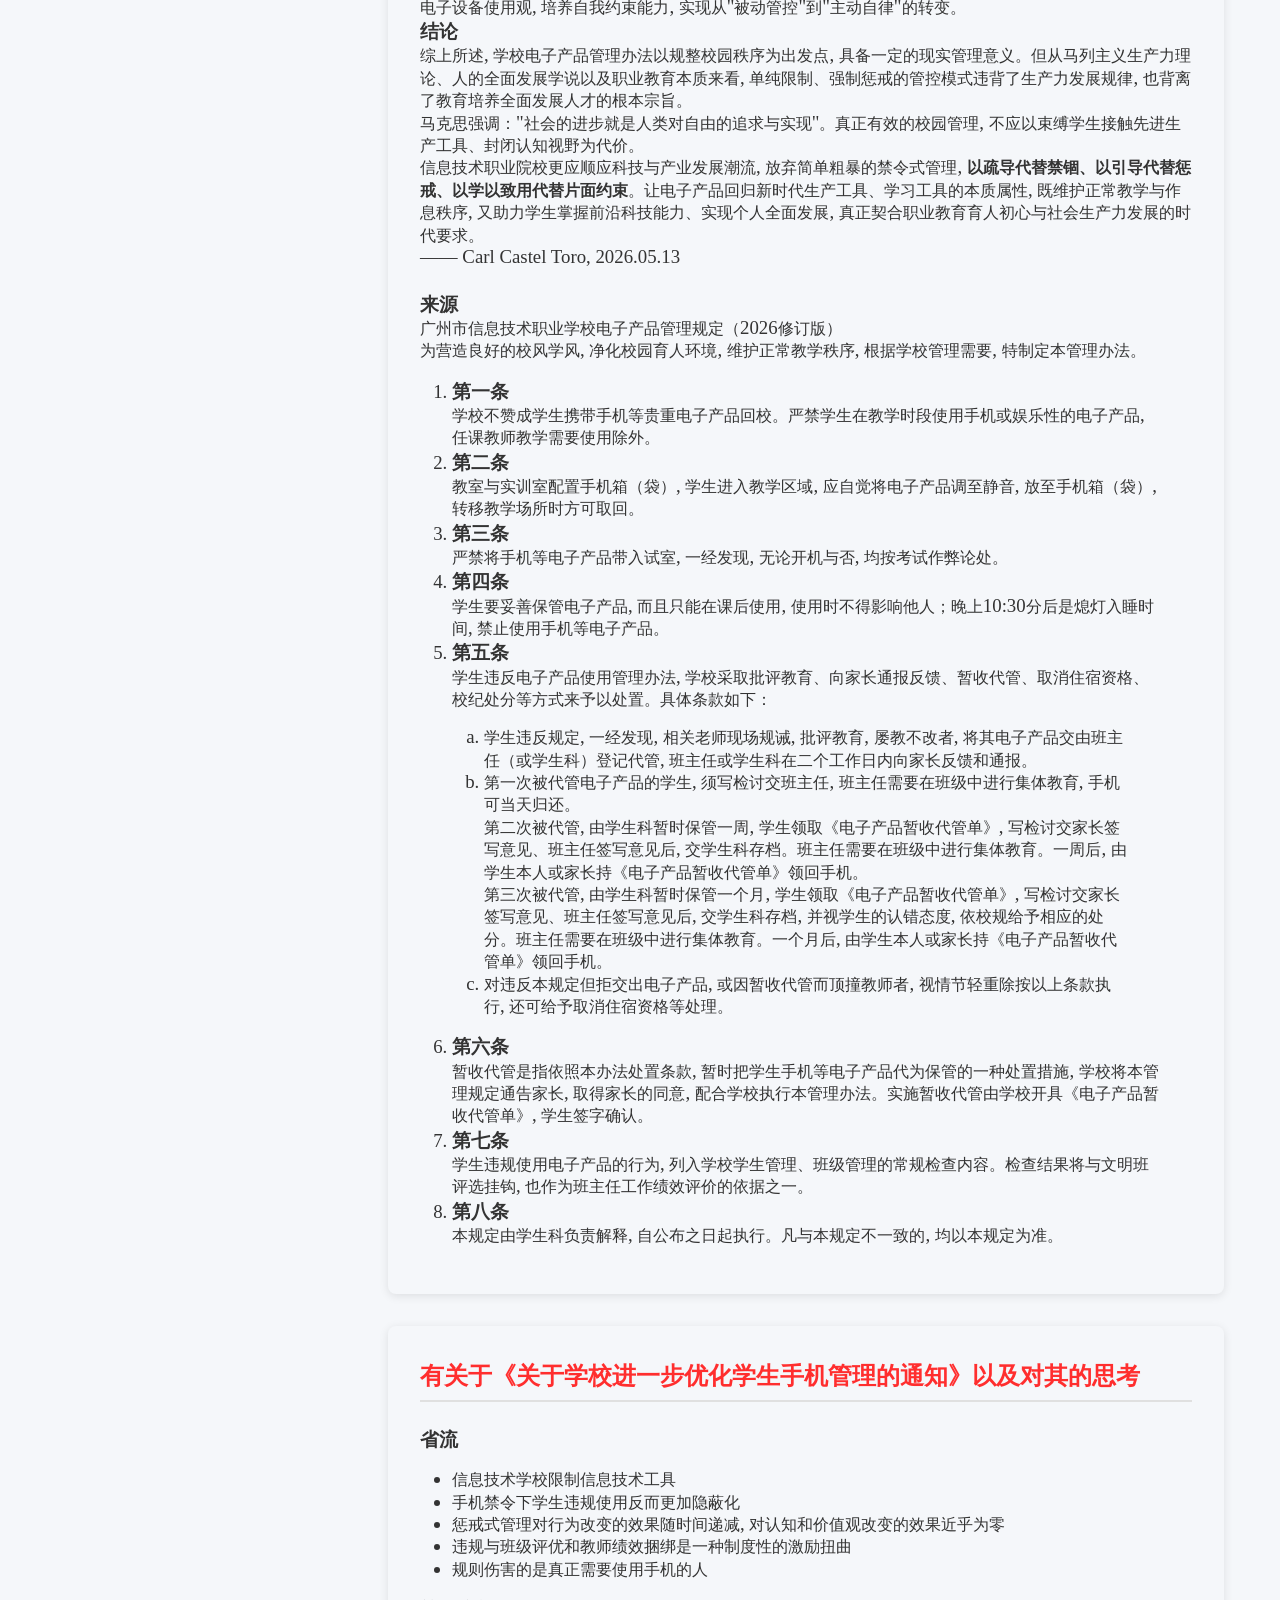
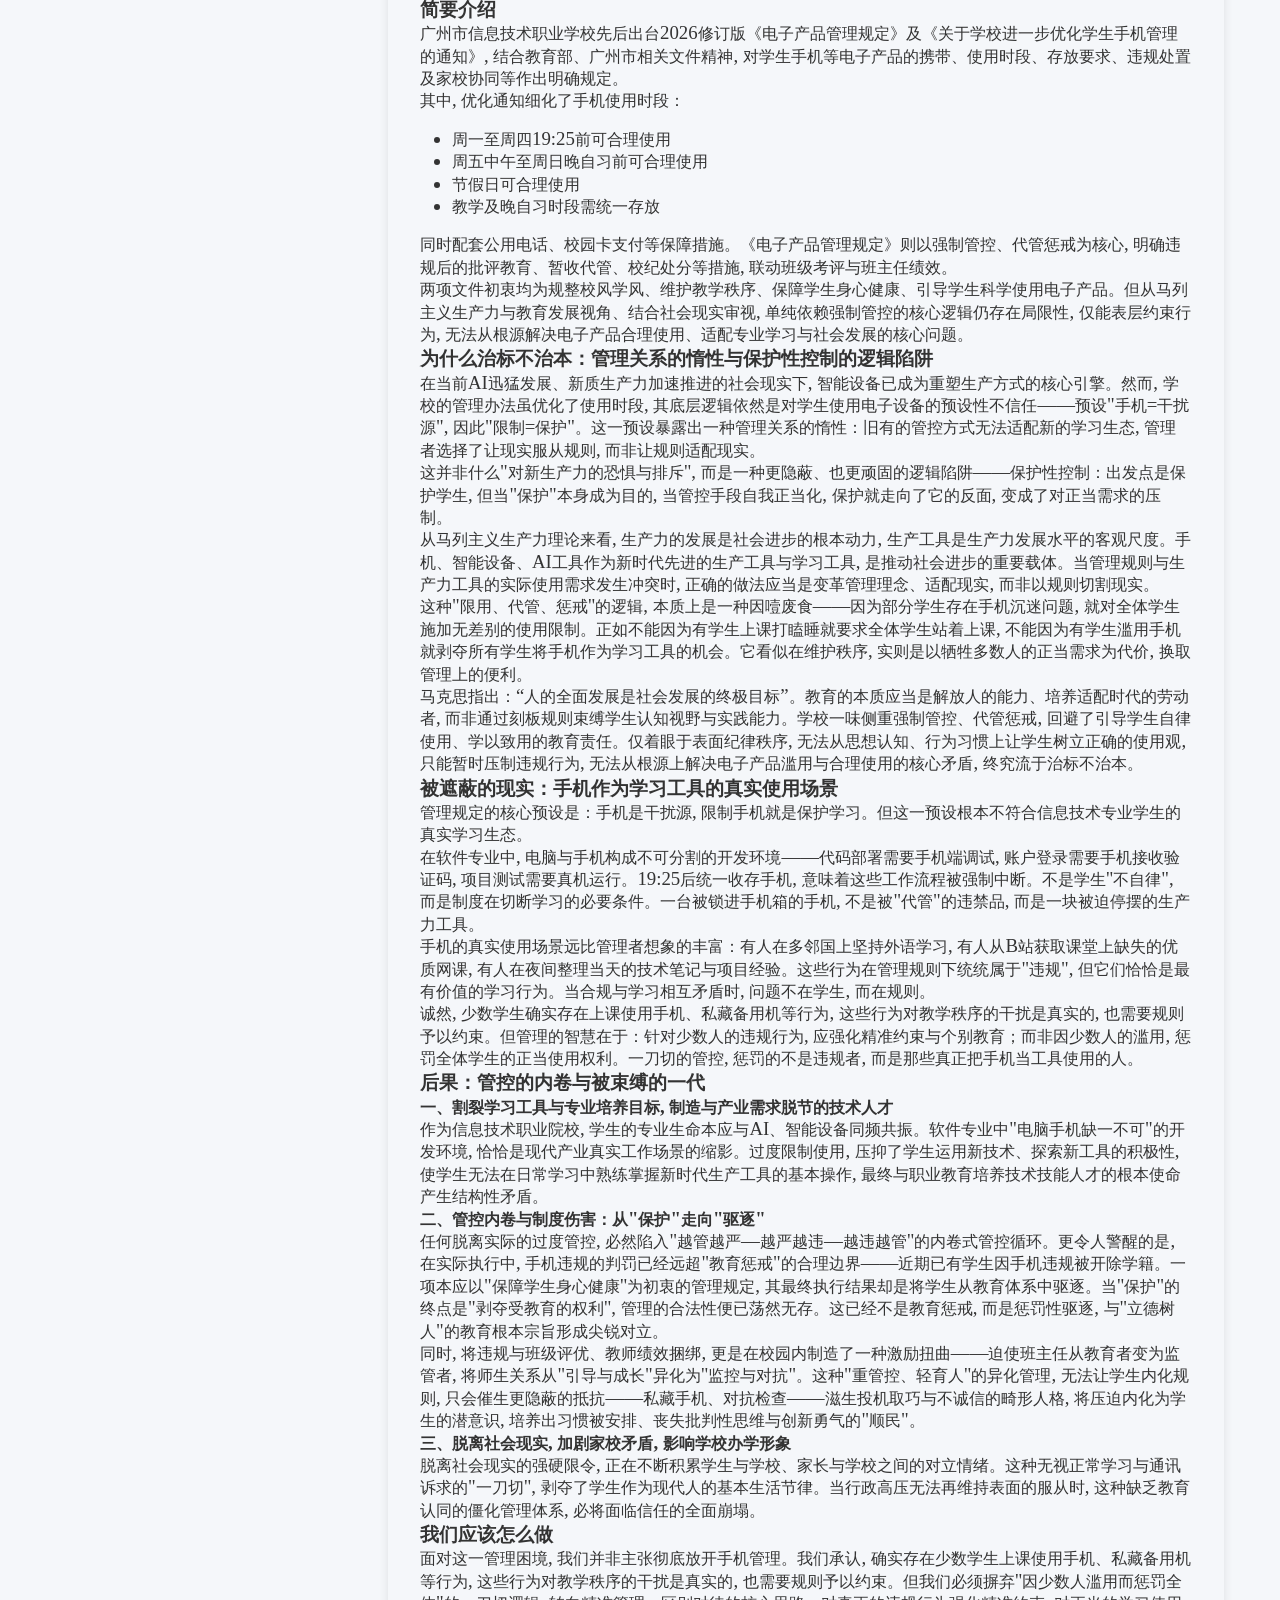
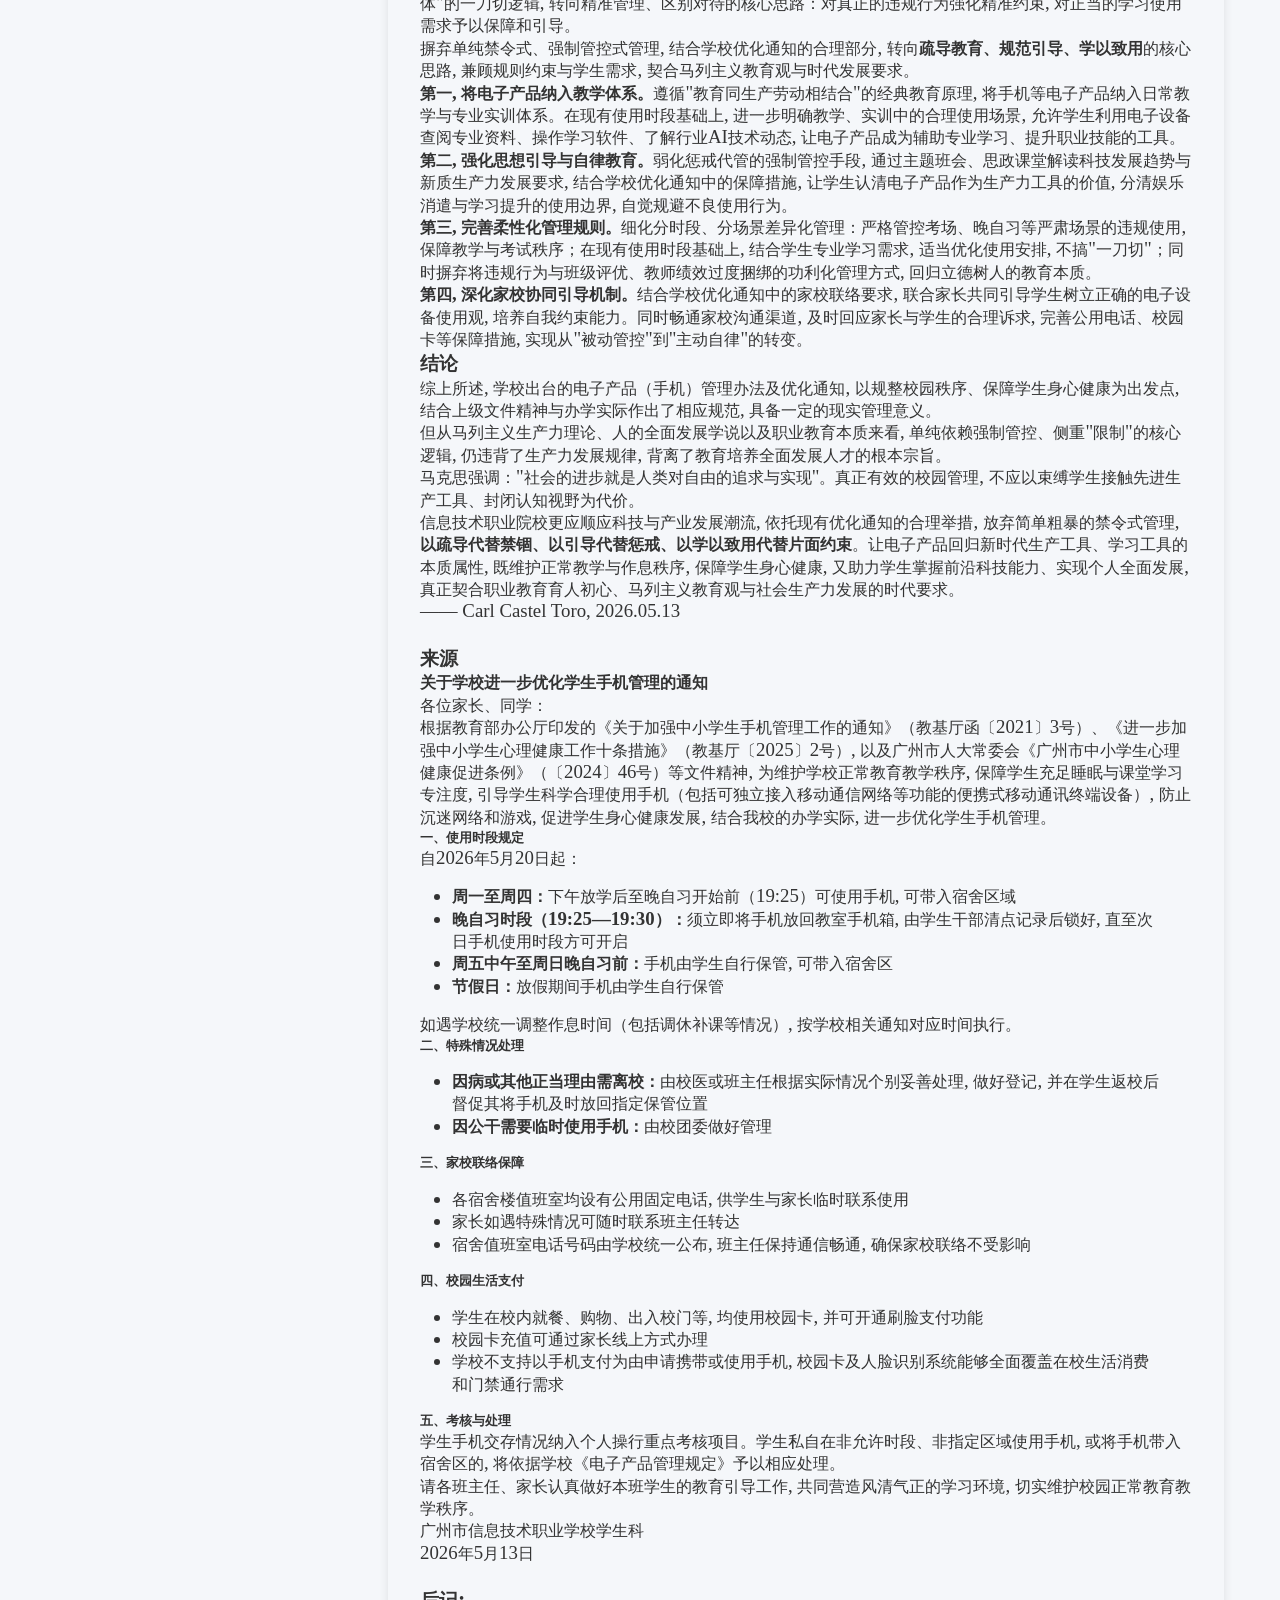
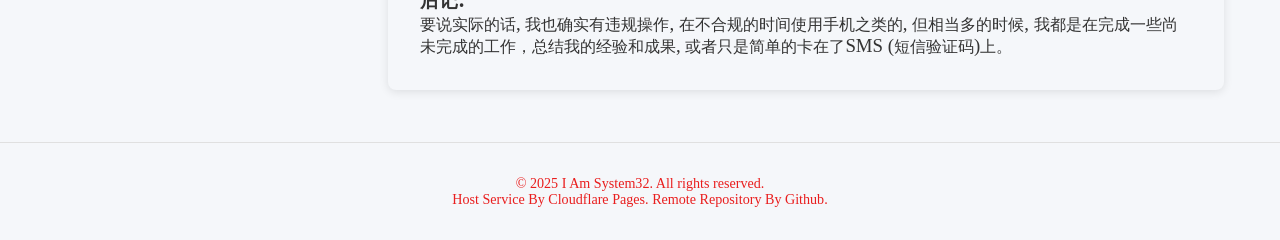
==== commit 8aaf13a7: "Article Update" ====
--- a/articles/index.html
+++ b/articles/index.html
@@ -23,71 +23,101 @@
     </header>
     <div class="container">
         <aside class="sidebar">
-            <nav class="toc">
-                <h2> 目录 </h2>
-                <div>
-                    <div class="section-title">章节标题</div>
-                    <ul>
-                        <li><a href="#unnamed1" onClick="window.location.hash = '#unnamed1';">对话1</a></li>
-                        <li><a href="#unnamed2" onClick="window.location.hash = '#unnamed2';">对话2</a></li>
-                    </ul>
-                </div>
-                <div class="section-title"><a href="#_jumptitle"
-                        onClick="window.location.hash = '#_jumptitle';">返回标题</a></div>
-                <div class="section-title"><a href="/" onClick="window.location.href = '/'">返回首页</a></div>
-                <h2 class="toc-heading"> 深浅色切换 <label class="theme-switch"> <input type="checkbox" id="themeToggle">
-                        <span class="slider round"></span> </label> </h2>
-                <h2 class="toc-heading"> 字体切换 (Georgia/雅黑)
-                    <label class="font-switch"> <input type="checkbox" id="fontToggle"> <span
-                            class="slider round"></span> </label>
-                </h2>
-            </nav>
-        </aside>
+    <nav class="toc">
+        <h2>目录</h2>
+        <div>
+            <div class="section-title">章节标题</div>
+            <ul>
+                <li><a href="#article1">对话1</a></li>
+                <li><a href="#article2">对话2</a></li>
+            </ul>
+        </div>
+        <div class="section-title">
+            <a href="#_jumptitle">返回标题</a>
+        </div>
+        <div class="section-title">
+            <a href="/">返回首页</a>
+        </div>
+        <h2 class="toc-heading">
+            深浅色切换
+            <label class="theme-switch">
+                <input type="checkbox" id="themeToggle">
+                <span class="slider round"></span>
+            </label>
+        </h2>
+        <h2 class="toc-heading">
+            字体切换 (Georgia/雅黑)
+            <label class="font-switch">
+                <input type="checkbox" id="fontToggle">
+                <span class="slider round"></span>
+            </label>
+        </h2>
+    </nav>
+</aside>
         <main class="content">
-            <section class="section" id="unnamed1">
+            <section class="section" id="article1">
                 <h2>有关于某学校电子产品管理办法以及对其的思考</h2>
                 <h3>简要介绍</h3>
-                <p>广州市信息技术职业学校出台 2026 修订版电子产品管理规定, 从携带入校、教学时段使用、考场管控、作息规范到违规处分、班级考评联动均作出严格约束, 以强制管控、代管惩戒的方式限制学生日常电子产品使用。</p>
-                <p>该办法初衷为规整校风学风、维护教学秩序、规范学生作息行为, 但从时代发展规律、马列主义生产力与教育发展视角审视, 此类单纯限制性管理模式存在明显局限性, 仅能表层约束行为, 无法从根源解决电子产品合理使用、适配专业学习与社会发展的核心问题。</p>
-                
+                <p>广州市信息技术职业学校出台 2026 修订版电子产品管理规定, 从携带入校、教学时段使用、考场管控、作息规范到违规处分、班级考评联动均作出严格约束, 以强制管控、代管惩戒的方式限制学生日常电子产品使用。
+                </p>
+                <p>该办法初衷为规整校风学风、维护教学秩序、规范学生作息行为, 但从时代发展规律、马列主义生产力与教育发展视角审视, 此类单纯限制性管理模式存在明显局限性, 仅能表层约束行为,
+                    无法从根源解决电子产品合理使用、适配专业学习与社会发展的核心问题。</p>
+
                 <h3>为什么治标不治本</h3>
-                <p>在当前社会环境下, AI 迅猛发展, 我们需要同提升生产力的工具有更多的接触, 以提高生产效率和质量。我们也需要更多的途径来了解时事、了解科技发展的动态, 以保持竞争力, 而不是通过"限制电子产品"这种简单粗暴而又落后的方式来维持秩序。</p>
-                <p>生产力的发展是社会进步的根本动力, 而生产工具是生产力发展水平的客观尺度。电子产品、智能设备、AI 工具本质上正是新时代先进的生产工具与学习工具。作为信息技术职业院校的学生, 本应主动掌握这类生产力工具, 契合专业培养目标与社会产业需求。</p>
+                <p>在当前社会环境下, AI 迅猛发展, 我们需要同提升生产力的工具有更多的接触, 以提高生产效率和质量。我们也需要更多的途径来了解时事、了解科技发展的动态, 以保持竞争力,
+                    而不是通过"限制电子产品"这种简单粗暴而又落后的方式来维持秩序。</p>
+                <p>生产力的发展是社会进步的根本动力, 而生产工具是生产力发展水平的客观尺度。电子产品、智能设备、AI 工具本质上正是新时代先进的生产工具与学习工具。作为信息技术职业院校的学生,
+                    本应主动掌握这类生产力工具, 契合专业培养目标与社会产业需求。</p>
                 <p>马克思指出："人的全面发展是社会发展的终极目标"。教育的本质应当是解放人的能力、培养适配时代的劳动者, 而非通过刻板规则束缚学生认知视野与实践能力。</p>
-                <p>学校一味采取一刀切式禁止、强制代管、连带处分的管控方式, 只着眼于表面纪律秩序, 回避了引导学生自律使用、学以致用的教育责任。这种管理模式割裂了校园学习与社会生产力发展的联系, 既违背职业教育培养技术技能人才的初衷, 也压抑了学生主动接触科技、提升综合素养的成长空间。只能暂时压制违规行为, 无法从思想认知、行为习惯上根本解决电子产品合理使用问题, 终究流于治标不治本。</p>
+                <p>学校一味采取一刀切式禁止、强制代管、连带处分的管控方式, 只着眼于表面纪律秩序, 回避了引导学生自律使用、学以致用的教育责任。这种管理模式割裂了校园学习与社会生产力发展的联系,
+                    既违背职业教育培养技术技能人才的初衷, 也压抑了学生主动接触科技、提升综合素养的成长空间。只能暂时压制违规行为, 无法从思想认知、行为习惯上根本解决电子产品合理使用问题, 终究流于治标不治本。</p>
 
                 <h3>后果</h3>
-                
+
                 <h4>一、违背生产力发展规律</h4>
                 <p>从马列主义生产力理论来看, 生产力是社会发展的根本动力, 生产工具是生产力发展水平的客观尺度。电子产品、AI工具作为新时代先进的生产工具与学习工具, 是推动新质生产力发展的重要载体。</p>
-                <p>强硬执行全面限制政策, 本质上是人为割裂学生与先进生产工具的联系, 违背了生产力发展的客观规律, 与职业教育培养技术技能人才、服务产业发展的核心使命相悖。作为信息技术类职业院校, 学生本应主动接触、熟练掌握这类生产工具, 而强硬管控会压抑学生运用科技工具提升专业能力的积极性, 导致学生与行业发展、社会需求脱节, 难以成长为适配新质生产力发展的劳动者, 最终违背"教育同生产劳动相结合"的经典教育原理。</p>
-                
+                <p>强硬执行全面限制政策, 本质上是人为割裂学生与先进生产工具的联系, 违背了生产力发展的客观规律, 与职业教育培养技术技能人才、服务产业发展的核心使命相悖。作为信息技术类职业院校,
+                    学生本应主动接触、熟练掌握这类生产工具, 而强硬管控会压抑学生运用科技工具提升专业能力的积极性, 导致学生与行业发展、社会需求脱节, 难以成长为适配新质生产力发展的劳动者,
+                    最终违背"教育同生产劳动相结合"的经典教育原理。</p>
+
                 <h4>二、阻碍人的全面发展</h4>
                 <p>从马克思关于人的全面发展学说来看, 教育的本质是解放人的能力、培育全面发展的个体。而强硬执行该规则, 本质上是用刻板的行政手段束缚学生的认知视野与实践能力, 陷入"重管控、轻育人"的误区。</p>
-                <p>这种强硬管理模式会催生学生的抵触情绪, 引发"控制—逆反"的恶性循环。部分学生可能会像社会现实中出现的那样, 通过购买"藏手机神器"等方式逃避监管, 不仅违背规则初衷, 还可能滋生投机取巧、不诚信的行为习惯, 与立德树人的教育目标背道而驰。</p>
-                <p>同时, 强硬执行过程中过度依赖代管、处分等强制手段, 将学生违规行为与班级评优、教师绩效过度捆绑, 会加剧校园管理的功利化倾向。如同部分职业院校过度追求竞赛成绩而忽视学生全面发展一样, 让管理沦为"追求静默的整齐"的形式主义, 忽视学生的个体需求与成长规律, 不利于学生自律意识的培养, 反而可能养成被动型人格, 压抑其创新能力与自主发展能力。</p>
-                
+                <p>这种强硬管理模式会催生学生的抵触情绪, 引发"控制—逆反"的恶性循环。部分学生可能会像社会现实中出现的那样, 通过购买"藏手机神器"等方式逃避监管, 不仅违背规则初衷,
+                    还可能滋生投机取巧、不诚信的行为习惯, 与立德树人的教育目标背道而驰。</p>
+                <p>同时, 强硬执行过程中过度依赖代管、处分等强制手段, 将学生违规行为与班级评优、教师绩效过度捆绑, 会加剧校园管理的功利化倾向。如同部分职业院校过度追求竞赛成绩而忽视学生全面发展一样,
+                    让管理沦为"追求静默的整齐"的形式主义, 忽视学生的个体需求与成长规律, 不利于学生自律意识的培养, 反而可能养成被动型人格, 压抑其创新能力与自主发展能力。</p>
+
                 <h4>三、脱离社会现实需求</h4>
-                <p>结合社会现实来看, 当前AI技术迅猛发展, 信息获取、专业学习、社会沟通已离不开电子产品。强硬执行全面限制政策, 会让学生脱离当下科技发展潮流与社会生活实际, 难以通过多元渠道了解时事动态、行业前沿, 逐渐丧失竞争力。</p>
-                <p>此外, 强硬执行规则还可能加剧家校矛盾。部分家长因学生正常的通讯、学习需求无法得到满足而对学校管理产生不满, 削弱家校协同育人的合力。同时, 这种简单粗暴的管理方式还可能引发社会对职业教育管理理念滞后的质疑, 影响学校的办学形象。</p>
+                <p>结合社会现实来看, 当前AI技术迅猛发展, 信息获取、专业学习、社会沟通已离不开电子产品。强硬执行全面限制政策, 会让学生脱离当下科技发展潮流与社会生活实际, 难以通过多元渠道了解时事动态、行业前沿,
+                    逐渐丧失竞争力。</p>
+                <p>此外, 强硬执行规则还可能加剧家校矛盾。部分家长因学生正常的通讯、学习需求无法得到满足而对学校管理产生不满, 削弱家校协同育人的合力。同时,
+                    这种简单粗暴的管理方式还可能引发社会对职业教育管理理念滞后的质疑, 影响学校的办学形象。</p>
                 <p>最终, 该政策既无法从根源上解决电子产品滥用问题, 还会阻碍学生全面发展、制约职业教育高质量发展, 与马列主义教育观、社会发展规律形成鲜明背离。</p>
-                
+
                 <h3>我们应该怎么做</h3>
                 <p>摒弃单纯禁令式管理, 转向<strong>疏导教育、规范引导、学以致用</strong>的核心思路。</p>
-                
-                <p><strong>第一, 将电子产品纳入教学体系。</strong>遵循"教育同生产劳动相结合"的经典教育原理, 课堂、实训室不应一味禁用, 而是划定合理使用场景。允许学生利用电子设备查阅专业资料、操作学习软件、了解行业 AI 技术动态, 让电子产品成为辅助专业学习、提升职业技能的工具。</p>
-                
-                <p><strong>第二, 强化思想引导与自律教育。</strong>弱化惩戒代管的强制管控手段, 通过主题班会、思政课堂解读科技发展趋势, 让学生认清电子产品作为生产力工具的价值, 分清娱乐消遣与学习提升的使用边界, 自觉规避课堂沉迷、作息熬夜等不良行为。</p>
-                
-                <p><strong>第三, 完善柔性化管理规则。</strong>实行分时段、分场景差异化管理：严格管控考场等严肃场景的违规使用, 保障考试公平；规范教学时段娱乐化使用行为；放宽课余、周末合法合理使用权限, 不搞一刀切式禁止。同时摒弃将违规行为与班级评优、教师绩效过度捆绑的功利化管理方式, 回归立德树人的教育本质。</p>
-                
-                <p><strong>第四, 搭建家校协同引导机制。</strong>不再单纯依赖代管、通报、处分等强制手段, 联合家长共同引导学生树立正确的电子设备使用观, 培养自我约束能力, 实现从"被动管控"到"主动自律"的转变。</p>
-                
+
+                <p><strong>第一, 将电子产品纳入教学体系。</strong>遵循"教育同生产劳动相结合"的经典教育原理, 课堂、实训室不应一味禁用,
+                    而是划定合理使用场景。允许学生利用电子设备查阅专业资料、操作学习软件、了解行业 AI 技术动态, 让电子产品成为辅助专业学习、提升职业技能的工具。</p>
+
+                <p><strong>第二, 强化思想引导与自律教育。</strong>弱化惩戒代管的强制管控手段, 通过主题班会、思政课堂解读科技发展趋势, 让学生认清电子产品作为生产力工具的价值,
+                    分清娱乐消遣与学习提升的使用边界, 自觉规避课堂沉迷、作息熬夜等不良行为。</p>
+
+                <p><strong>第三, 完善柔性化管理规则。</strong>实行分时段、分场景差异化管理：严格管控考场等严肃场景的违规使用, 保障考试公平；规范教学时段娱乐化使用行为；放宽课余、周末合法合理使用权限,
+                    不搞一刀切式禁止。同时摒弃将违规行为与班级评优、教师绩效过度捆绑的功利化管理方式, 回归立德树人的教育本质。</p>
+
+                <p><strong>第四, 搭建家校协同引导机制。</strong>不再单纯依赖代管、通报、处分等强制手段, 联合家长共同引导学生树立正确的电子设备使用观, 培养自我约束能力,
+                    实现从"被动管控"到"主动自律"的转变。</p>
+
                 <h3>结论</h3>
-                <p>综上所述, 学校电子产品管理办法以规整校园秩序为出发点, 具备一定的现实管理意义。但从马列主义生产力理论、人的全面发展学说以及职业教育本质来看, 单纯限制、强制惩戒的管控模式违背了生产力发展规律, 也背离了教育培养全面发展人才的根本宗旨。</p>
+                <p>综上所述, 学校电子产品管理办法以规整校园秩序为出发点, 具备一定的现实管理意义。但从马列主义生产力理论、人的全面发展学说以及职业教育本质来看, 单纯限制、强制惩戒的管控模式违背了生产力发展规律,
+                    也背离了教育培养全面发展人才的根本宗旨。</p>
                 <p>马克思强调："社会的进步就是人类对自由的追求与实现"。真正有效的校园管理, 不应以束缚学生接触先进生产工具、封闭认知视野为代价。</p>
-                <p>信息技术职业院校更应顺应科技与产业发展潮流, 放弃简单粗暴的禁令式管理, <strong>以疏导代替禁锢、以引导代替惩戒、以学以致用代替片面约束</strong>。让电子产品回归新时代生产工具、学习工具的本质属性, 既维护正常教学与作息秩序, 又助力学生掌握前沿科技能力、实现个人全面发展, 真正契合职业教育育人初心与社会生产力发展的时代要求。</p>
-                
+                <p>信息技术职业院校更应顺应科技与产业发展潮流, 放弃简单粗暴的禁令式管理,
+                    <strong>以疏导代替禁锢、以引导代替惩戒、以学以致用代替片面约束</strong>。让电子产品回归新时代生产工具、学习工具的本质属性, 既维护正常教学与作息秩序,
+                    又助力学生掌握前沿科技能力、实现个人全面发展, 真正契合职业教育育人初心与社会生产力发展的时代要求。
+                </p>
+
                 <p class="author-signature">—— Carl Castel Toro, 2026.05.13</p>
                 <br>
                 <div class="source-box">
@@ -98,51 +128,231 @@
                     <p>为营造良好的校风学风, 净化校园育人环境, 维护正常教学秩序, 根据学校管理需要, 特制定本管理办法。</p>
                 </div>
                 <ol class="regulation-list">
-                    <li>
-                        <span class="article-title">第一条</span>
-                        <p>学校不赞成学生携带手机等贵重电子产品回校。严禁学生在教学时段使用手机或娱乐性的电子产品, 任课教师教学需要使用除外。</p>
-                    </li>
-                    <li>
-                        <span class="article-title">第二条</span>
-                        <p>教室与实训室配置手机箱（袋）, 学生进入教学区域, 应自觉将电子产品调至静音, 放至手机箱（袋）, 转移教学场所时方可取回。</p>
-                    </li>
-                    <li>
-                        <span class="article-title">第三条</span>
-                        <p>严禁将手机等电子产品带入试室, 一经发现, 无论开机与否, 均按考试作弊论处。</p>
-                    </li>
-                    <li>
-                        <span class="article-title">第四条</span>
-                        <p>学生要妥善保管电子产品, 而且只能在课后使用, 使用时不得影响他人；晚上10:30分后是熄灯入睡时间, 禁止使用手机等电子产品。</p>
-                    </li>
-                    <li>
-                        <span class="article-title">第五条</span>
-                        <p>学生违反电子产品使用管理办法, 学校采取批评教育、向家长通报反馈、暂收代管、取消住宿资格、校纪处分等方式来予以处置。具体条款如下：</p>
-                        <ol class="sub-list" type="a">
-                            <li>学生违反规定, 一经发现, 相关老师现场规诫, 批评教育, 屡教不改者, 将其电子产品交由班主任（或学生科）登记代管, 班主任或学生科在二个工作日内向家长反馈和通报。</li>
-                            <li>
-                                <p>第一次被代管电子产品的学生, 须写检讨交班主任, 班主任需要在班级中进行集体教育, 手机可当天归还。</p>
-                                <p>第二次被代管, 由学生科暂时保管一周, 学生领取《电子产品暂收代管单》, 写检讨交家长签写意见、班主任签写意见后, 交学生科存档。班主任需要在班级中进行集体教育。一周后, 由学生本人或家长持《电子产品暂收代管单》领回手机。
-                                </p>
-                                <p>第三次被代管, 由学生科暂时保管一个月, 学生领取《电子产品暂收代管单》, 写检讨交家长签写意见、班主任签写意见后, 交学生科存档, 并视学生的认错态度, 依校规给予相应的处分。班主任需要在班级中进行集体教育。一个月后, 由学生本人或家长持《电子产品暂收代管单》领回手机。
-                                </p>
-                            </li>
-                            <li>对违反本规定但拒交出电子产品, 或因暂收代管而顶撞教师者, 视情节轻重除按以上条款执行, 还可给予取消住宿资格等处理。</li>
-                        </ol>
-                    </li>
-                    <li>
-                        <span class="article-title">第六条</span>
-                        <p>暂收代管是指依照本办法处置条款, 暂时把学生手机等电子产品代为保管的一种处置措施, 学校将本管理规定通告家长, 取得家长的同意, 配合学校执行本管理办法。实施暂收代管由学校开具《电子产品暂收代管单》, 学生签字确认。
-                        </p>
-                    </li>
-                    <li>
-                        <span class="article-title">第七条</span>
-                        <p>学生违规使用电子产品的行为, 列入学校学生管理、班级管理的常规检查内容。检查结果将与文明班评选挂钩, 也作为班主任工作绩效评价的依据之一。</p>
-                    </li>
-                    <li>
-                        <span class="article-title">第八条</span>
-                        <p>本规定由学生科负责解释, 自公布之日起执行。凡与本规定不一致的, 均以本规定为准。</p>
-                    </li>
-                </ol>
+    <li>
+        <h3 class="article-title">第一条</h3>
+        <p>学校不赞成学生携带手机等贵重电子产品回校。严禁学生在教学时段使用手机或娱乐性的电子产品, 任课教师教学需要使用除外。</p>
+    </li>
+    <li>
+        <h3 class="article-title">第二条</h3>
+        <p>教室与实训室配置手机箱（袋）, 学生进入教学区域, 应自觉将电子产品调至静音, 放至手机箱（袋）, 转移教学场所时方可取回。</p>
+    </li>
+    <li>
+        <h3 class="article-title">第三条</h3>
+        <p>严禁将手机等电子产品带入试室, 一经发现, 无论开机与否, 均按考试作弊论处。</p>
+    </li>
+    <li>
+        <h3 class="article-title">第四条</h3>
+        <p>学生要妥善保管电子产品, 而且只能在课后使用, 使用时不得影响他人；晚上10:30分后是熄灯入睡时间, 禁止使用手机等电子产品。</p>
+    </li>
+    <li>
+        <h3 class="article-title">第五条</h3>
+        <p>学生违反电子产品使用管理办法, 学校采取批评教育、向家长通报反馈、暂收代管、取消住宿资格、校纪处分等方式来予以处置。具体条款如下：</p>
+        <ol class="sub-list" type="a">
+            <li>学生违反规定, 一经发现, 相关老师现场规诫, 批评教育, 屡教不改者, 将其电子产品交由班主任（或学生科）登记代管, 班主任或学生科在二个工作日内向家长反馈和通报。</li>
+            <li>
+                <p>第一次被代管电子产品的学生, 须写检讨交班主任, 班主任需要在班级中进行集体教育, 手机可当天归还。</p>
+                <p>第二次被代管, 由学生科暂时保管一周, 学生领取《电子产品暂收代管单》, 写检讨交家长签写意见、班主任签写意见后, 交学生科存档。班主任需要在班级中进行集体教育。一周后,
+                    由学生本人或家长持《电子产品暂收代管单》领回手机。
+                </p>
+                <p>第三次被代管, 由学生科暂时保管一个月, 学生领取《电子产品暂收代管单》, 写检讨交家长签写意见、班主任签写意见后, 交学生科存档, 并视学生的认错态度,
+                    依校规给予相应的处分。班主任需要在班级中进行集体教育。一个月后, 由学生本人或家长持《电子产品暂收代管单》领回手机。
+                </p>
+            </li>
+            <li>对违反本规定但拒交出电子产品, 或因暂收代管而顶撞教师者, 视情节轻重除按以上条款执行, 还可给予取消住宿资格等处理。</li>
+        </ol>
+    </li>
+    <li>
+        <h3 class="article-title">第六条</h3>
+        <p>暂收代管是指依照本办法处置条款, 暂时把学生手机等电子产品代为保管的一种处置措施, 学校将本管理规定通告家长, 取得家长的同意,
+            配合学校执行本管理办法。实施暂收代管由学校开具《电子产品暂收代管单》, 学生签字确认。
+        </p>
+    </li>
+    <li>
+        <h3 class="article-title">第七条</h3>
+        <p>学生违规使用电子产品的行为, 列入学校学生管理、班级管理的常规检查内容。检查结果将与文明班评选挂钩, 也作为班主任工作绩效评价的依据之一。</p>
+    </li>
+    <li>
+        <h3 class="article-title">第八条</h3>
+        <p>本规定由学生科负责解释, 自公布之日起执行。凡与本规定不一致的, 均以本规定为准。</p>
+    </li>
+</ol>
+            </section>
+            <section class="section" id="article2">
+                <h2>有关于《关于学校进一步优化学生手机管理的通知》以及对其的思考</h2>
+
+                <h3>省流</h3>
+
+                <ul>
+                    <li>信息技术学校限制信息技术工具</li>
+                    <li>手机禁令下学生违规使用反而更加隐蔽化</li>
+                    <li>惩戒式管理对行为改变的效果随时间递减, 对认知和价值观改变的效果近乎为零</li>
+                    <li>违规与班级评优和教师绩效捆绑是一种制度性的激励扭曲</li>
+                    <li>规则伤害的是真正需要使用手机的人</li>
+                </ul>
+
+                <h3>简要介绍</h3>
+                <p>广州市信息技术职业学校先后出台2026修订版《电子产品管理规定》及《关于学校进一步优化学生手机管理的通知》, 结合教育部、广州市相关文件精神,
+                    对学生手机等电子产品的携带、使用时段、存放要求、违规处置及家校协同等作出明确规定。</p>
+
+                <p>其中, 优化通知细化了手机使用时段：</p>
+                <ul>
+                    <li>周一至周四19:25前可合理使用</li>
+                    <li>周五中午至周日晚自习前可合理使用</li>
+                    <li>节假日可合理使用</li>
+                    <li>教学及晚自习时段需统一存放</li>
+                </ul>
+
+                <p>同时配套公用电话、校园卡支付等保障措施。《电子产品管理规定》则以强制管控、代管惩戒为核心, 明确违规后的批评教育、暂收代管、校纪处分等措施, 联动班级考评与班主任绩效。</p>
+
+                <p>两项文件初衷均为规整校风学风、维护教学秩序、保障学生身心健康、引导学生科学使用电子产品。但从马列主义生产力与教育发展视角、结合社会现实审视, 单纯依赖强制管控的核心逻辑仍存在局限性, 仅能表层约束行为,
+                    无法从根源解决电子产品合理使用、适配专业学习与社会发展的核心问题。</p>
+
+                <h3>为什么治标不治本：管理关系的惰性与保护性控制的逻辑陷阱</h3>
+                <p>在当前AI迅猛发展、新质生产力加速推进的社会现实下, 智能设备已成为重塑生产方式的核心引擎。然而, 学校的管理办法虽优化了使用时段, 其底层逻辑依然是对学生使用电子设备的预设性不信任——预设"手机=干扰源", 因此"限制=保护"。这一预设暴露出一种管理关系的惰性：旧有的管控方式无法适配新的学习生态, 管理者选择了让现实服从规则, 而非让规则适配现实。
+                </p>
+                <p>这并非什么"对新生产力的恐惧与排斥", 而是一种更隐蔽、也更顽固的逻辑陷阱——保护性控制：出发点是保护学生, 但当"保护"本身成为目的, 当管控手段自我正当化, 保护就走向了它的反面, 变成了对正当需求的压制。
+                </p>
+                <p>从马列主义生产力理论来看, 生产力的发展是社会进步的根本动力, 生产工具是生产力发展水平的客观尺度。手机、智能设备、AI工具作为新时代先进的生产工具与学习工具, 是推动社会进步的重要载体。当管理规则与生产力工具的实际使用需求发生冲突时, 正确的做法应当是变革管理理念、适配现实, 而非以规则切割现实。
+                </p>
+                <p>这种"限用、代管、惩戒"的逻辑, 本质上是一种因噎废食——因为部分学生存在手机沉迷问题, 就对全体学生施加无差别的使用限制。正如不能因为有学生上课打瞌睡就要求全体学生站着上课, 不能因为有学生滥用手机就剥夺所有学生将手机作为学习工具的机会。它看似在维护秩序, 实则是以牺牲多数人的正当需求为代价, 换取管理上的便利。
+                </p>
+                <p>马克思指出：“人的全面发展是社会发展的终极目标”。教育的本质应当是解放人的能力、培养适配时代的劳动者, 而非通过刻板规则束缚学生认知视野与实践能力。学校一味侧重强制管控、代管惩戒, 回避了引导学生自律使用、学以致用的教育责任。仅着眼于表面纪律秩序, 无法从思想认知、行为习惯上让学生树立正确的使用观, 只能暂时压制违规行为, 无法从根源上解决电子产品滥用与合理使用的核心矛盾, 终究流于治标不治本。
+                </p>
+
+                <h3>被遮蔽的现实：手机作为学习工具的真实使用场景</h3>
+                <p>管理规定的核心预设是：手机是干扰源, 限制手机就是保护学习。但这一预设根本不符合信息技术专业学生的真实学习生态。</p>
+
+
+                <p>在软件专业中, 电脑与手机构成不可分割的开发环境——代码部署需要手机端调试, 账户登录需要手机接收验证码, 项目测试需要真机运行。19:25后统一收存手机, 意味着这些工作流程被强制中断。不是学生"不自律", 而是制度在切断学习的必要条件。一台被锁进手机箱的手机, 不是被"代管"的违禁品, 而是一块被迫停摆的生产力工具。
+                </p>
+
+                <p>手机的真实使用场景远比管理者想象的丰富：有人在多邻国上坚持外语学习, 有人从B站获取课堂上缺失的优质网课, 有人在夜间整理当天的技术笔记与项目经验。这些行为在管理规则下统统属于"违规", 但它们恰恰是最有价值的学习行为。当合规与学习相互矛盾时, 问题不在学生, 而在规则。
+                </p>
+
+                <p>诚然, 少数学生确实存在上课使用手机、私藏备用机等行为, 这些行为对教学秩序的干扰是真实的, 也需要规则予以约束。但管理的智慧在于：针对少数人的违规行为, 应强化精准约束与个别教育；而非因少数人的滥用, 惩罚全体学生的正当使用权利。一刀切的管控, 惩罚的不是违规者, 而是那些真正把手机当工具使用的人。
+                </p>
+
+                <h3>后果：管控的内卷与被束缚的一代</h3>
+
+                <h4>一、割裂学习工具与专业培养目标, 制造与产业需求脱节的技术人才</h4>
+                <p>作为信息技术职业院校, 学生的专业生命本应与AI、智能设备同频共振。软件专业中"电脑手机缺一不可"的开发环境, 恰恰是现代产业真实工作场景的缩影。过度限制使用, 压抑了学生运用新技术、探索新工具的积极性, 使学生无法在日常学习中熟练掌握新时代生产工具的基本操作, 最终与职业教育培养技术技能人才的根本使命产生结构性矛盾。
+                </p>
+
+
+
+
+
+                <h4>二、管控内卷与制度伤害：从"保护"走向"驱逐"</h4>
+                <p>任何脱离实际的过度管控, 必然陷入"越管越严—越严越违—越违越管"的内卷式管控循环。更令人警醒的是, 在实际执行中, 手机违规的判罚已经远超"教育惩戒"的合理边界——近期已有学生因手机违规被开除学籍。一项本应以"保障学生身心健康"为初衷的管理规定, 其最终执行结果却是将学生从教育体系中驱逐。当"保护"的终点是"剥夺受教育的权利", 管理的合法性便已荡然无存。这已经不是教育惩戒, 而是惩罚性驱逐, 与"立德树人"的教育根本宗旨形成尖锐对立。
+                </p>
+                <p>同时, 将违规与班级评优、教师绩效捆绑, 更是在校园内制造了一种激励扭曲——迫使班主任从教育者变为监管者, 将师生关系从"引导与成长"异化为"监控与对抗"。这种"重管控、轻育人"的异化管理, 无法让学生内化规则, 只会催生更隐蔽的抵抗——私藏手机、对抗检查——滋生投机取巧与不诚信的畸形人格, 将压迫内化为学生的潜意识, 培养出习惯被安排、丧失批判性思维与创新勇气的"顺民"。
+                </p>
+                <h4>三、脱离社会现实, 加剧家校矛盾, 影响学校办学形象</h4>
+                <p>脱离社会现实的强硬限令, 正在不断积累学生与学校、家长与学校之间的对立情绪。这种无视正常学习与通讯诉求的"一刀切", 剥夺了学生作为现代人的基本生活节律。当行政高压无法再维持表面的服从时, 这种缺乏教育认同的僵化管理体系, 必将面临信任的全面崩塌。
+                </p>
+
+                <h3>我们应该怎么做</h3>
+                <p>面对这一管理困境, 我们并非主张彻底放开手机管理。我们承认, 确实存在少数学生上课使用手机、私藏备用机等行为, 这些行为对教学秩序的干扰是真实的, 也需要规则予以约束。但我们必须摒弃"因少数人滥用而惩罚全体"的一刀切逻辑, 转向精准管理、区别对待的核心思路：对真正的违规行为强化精准约束, 对正当的学习使用需求予以保障和引导。
+                </p>
+                <p>摒弃单纯禁令式、强制管控式管理, 结合学校优化通知的合理部分, 转向<strong>疏导教育、规范引导、学以致用</strong>的核心思路, 兼顾规则约束与学生需求,
+                    契合马列主义教育观与时代发展要求。</p>
+
+                <p><strong>第一, 将电子产品纳入教学体系。</strong>遵循"教育同生产劳动相结合"的经典教育原理, 将手机等电子产品纳入日常教学与专业实训体系。在现有使用时段基础上,
+                    进一步明确教学、实训中的合理使用场景, 允许学生利用电子设备查阅专业资料、操作学习软件、了解行业AI技术动态, 让电子产品成为辅助专业学习、提升职业技能的工具。</p>
+
+                <p><strong>第二, 强化思想引导与自律教育。</strong>弱化惩戒代管的强制管控手段, 通过主题班会、思政课堂解读科技发展趋势与新质生产力发展要求, 结合学校优化通知中的保障措施,
+                    让学生认清电子产品作为生产力工具的价值, 分清娱乐消遣与学习提升的使用边界, 自觉规避不良使用行为。</p>
+
+                <p><strong>第三, 完善柔性化管理规则。</strong>细化分时段、分场景差异化管理：严格管控考场、晚自习等严肃场景的违规使用, 保障教学与考试秩序；在现有使用时段基础上, 结合学生专业学习需求,
+                    适当优化使用安排, 不搞"一刀切"；同时摒弃将违规行为与班级评优、教师绩效过度捆绑的功利化管理方式, 回归立德树人的教育本质。</p>
+
+                <p><strong>第四, 深化家校协同引导机制。</strong>结合学校优化通知中的家校联络要求, 联合家长共同引导学生树立正确的电子设备使用观, 培养自我约束能力。同时畅通家校沟通渠道,
+                    及时回应家长与学生的合理诉求, 完善公用电话、校园卡等保障措施, 实现从"被动管控"到"主动自律"的转变。</p>
+
+                <h3>结论</h3>
+                <p>综上所述, 学校出台的电子产品（手机）管理办法及优化通知, 以规整校园秩序、保障学生身心健康为出发点, 结合上级文件精神与办学实际作出了相应规范, 具备一定的现实管理意义。</p>
+
+                <p>但从马列主义生产力理论、人的全面发展学说以及职业教育本质来看, 单纯依赖强制管控、侧重"限制"的核心逻辑, 仍违背了生产力发展规律, 背离了教育培养全面发展人才的根本宗旨。</p>
+
+                <p>马克思强调："社会的进步就是人类对自由的追求与实现"。真正有效的校园管理, 不应以束缚学生接触先进生产工具、封闭认知视野为代价。</p>
+
+                <p>信息技术职业院校更应顺应科技与产业发展潮流, 依托现有优化通知的合理举措, 放弃简单粗暴的禁令式管理,
+                    <strong>以疏导代替禁锢、以引导代替惩戒、以学以致用代替片面约束</strong>。让电子产品回归新时代生产工具、学习工具的本质属性, 既维护正常教学与作息秩序, 保障学生身心健康,
+                    又助力学生掌握前沿科技能力、实现个人全面发展, 真正契合职业教育育人初心、马列主义教育观与社会生产力发展的时代要求。
+                </p>
+
+                <p class="author-signature">—— Carl Castel Toro, 2026.05.13</p>
+
+                <br>
+
+                <div class="source-box">
+                    <h3>来源</h3>
+                </div>
+
+                <div class="notice-document">
+                    <h4 class="notice-title">关于学校进一步优化学生手机管理的通知</h4>
+
+                    <p class="notice-salutation">各位家长、同学：</p>
+
+                    <p class="notice-intro">
+                        根据教育部办公厅印发的《关于加强中小学生手机管理工作的通知》（教基厅函〔2021〕3号）、《进一步加强中小学生心理健康工作十条措施》（教基厅〔2025〕2号）,
+                        以及广州市人大常委会《广州市中小学生心理健康促进条例》（〔2024〕46号）等文件精神, 为维护学校正常教育教学秩序, 保障学生充足睡眠与课堂学习专注度,
+                        引导学生科学合理使用手机（包括可独立接入移动通信网络等功能的便携式移动通讯终端设备）, 防止沉迷网络和游戏, 促进学生身心健康发展, 结合我校的办学实际, 进一步优化学生手机管理。</p>
+
+                    <div class="notice-section">
+                        <h5>一、使用时段规定</h5>
+                        <p>自2026年5月20日起：</p>
+                        <ul>
+                            <li><strong>周一至周四：</strong>下午放学后至晚自习开始前（19:25）可使用手机, 可带入宿舍区域</li>
+                            <li><strong>晚自习时段（19:25—19:30）：</strong>须立即将手机放回教室手机箱, 由学生干部清点记录后锁好, 直至次日手机使用时段方可开启</li>
+                            <li><strong>周五中午至周日晚自习前：</strong>手机由学生自行保管, 可带入宿舍区</li>
+                            <li><strong>节假日：</strong>放假期间手机由学生自行保管</li>
+                        </ul>
+                        <p class="notice-note">如遇学校统一调整作息时间（包括调休补课等情况）, 按学校相关通知对应时间执行。</p>
+                    </div>
+
+                    <div class="notice-section">
+                        <h5>二、特殊情况处理</h5>
+                        <ul>
+                            <li><strong>因病或其他正当理由需离校：</strong>由校医或班主任根据实际情况个别妥善处理, 做好登记, 并在学生返校后督促其将手机及时放回指定保管位置</li>
+                            <li><strong>因公干需要临时使用手机：</strong>由校团委做好管理</li>
+                        </ul>
+                    </div>
+
+                    <div class="notice-section">
+                        <h5>三、家校联络保障</h5>
+                        <ul>
+                            <li>各宿舍楼值班室均设有公用固定电话, 供学生与家长临时联系使用</li>
+                            <li>家长如遇特殊情况可随时联系班主任转达</li>
+                            <li>宿舍值班室电话号码由学校统一公布, 班主任保持通信畅通, 确保家校联络不受影响</li>
+                        </ul>
+                    </div>
+
+                    <div class="notice-section">
+                        <h5>四、校园生活支付</h5>
+                        <ul>
+                            <li>学生在校内就餐、购物、出入校门等, 均使用校园卡, 并可开通刷脸支付功能</li>
+                            <li>校园卡充值可通过家长线上方式办理</li>
+                            <li>学校不支持以手机支付为由申请携带或使用手机, 校园卡及人脸识别系统能够全面覆盖在校生活消费和门禁通行需求</li>
+                        </ul>
+                    </div>
+
+                    <div class="notice-section">
+                        <h5>五、考核与处理</h5>
+                        <p>学生手机交存情况纳入个人操行重点考核项目。学生私自在非允许时段、非指定区域使用手机, 或将手机带入宿舍区的, 将依据学校《电子产品管理规定》予以相应处理。</p>
+                    </div>
+
+                    <p class="notice-closing">请各班主任、家长认真做好本班学生的教育引导工作, 共同营造风清气正的学习环境, 切实维护校园正常教育教学秩序。</p>
+
+                    <div class="notice-signature">
+                        <p>广州市信息技术职业学校学生科</p>
+                        <p>2026年5月13日</p>
+                    </div>
+
+                    <br>
+                    <h3>后记:</h3>
+                    <p>要说实际的话, 我也确实有违规操作, 在不合规的时间使用手机之类的, 但相当多的时候, 我都是在完成一些尚未完成的工作，总结我的经验和成果, 或者只是简单的卡在了SMS (短信验证码)上。</p>
+                </div>
             </section>
         </main>
     </div>
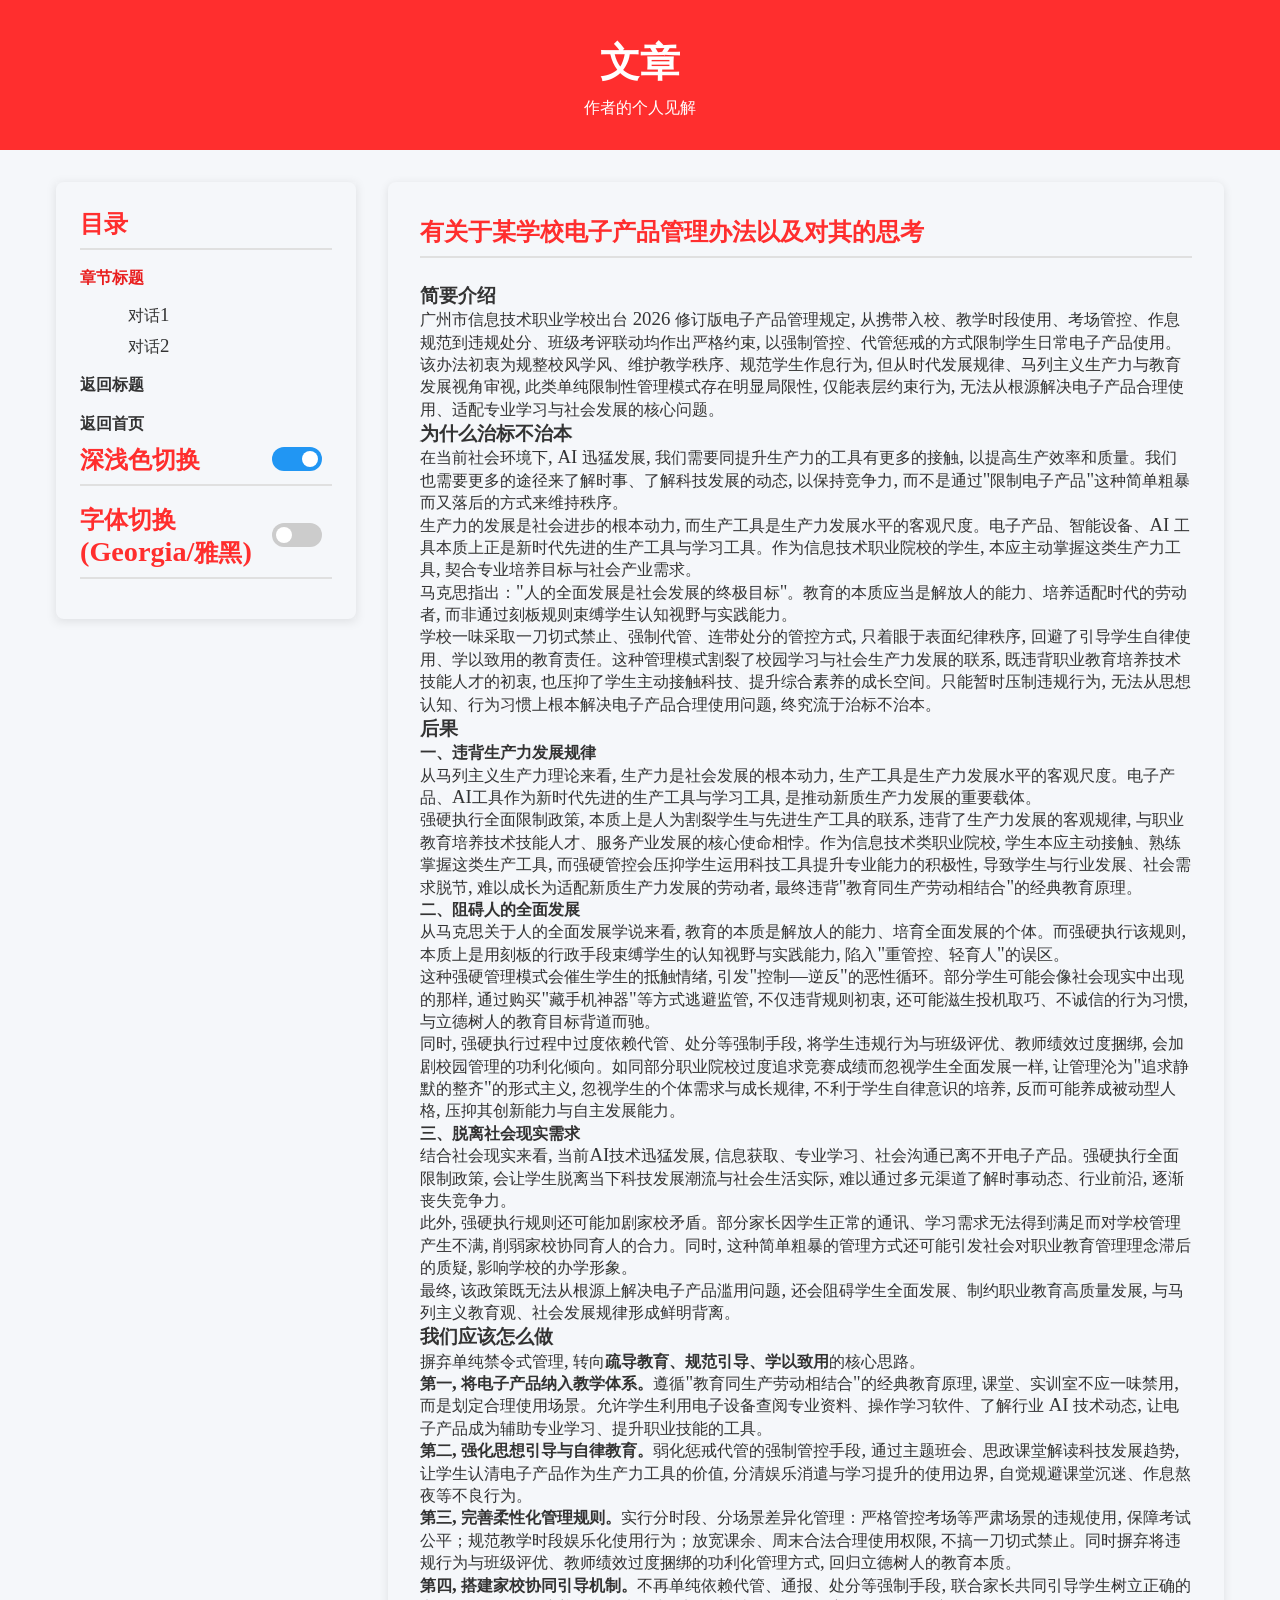
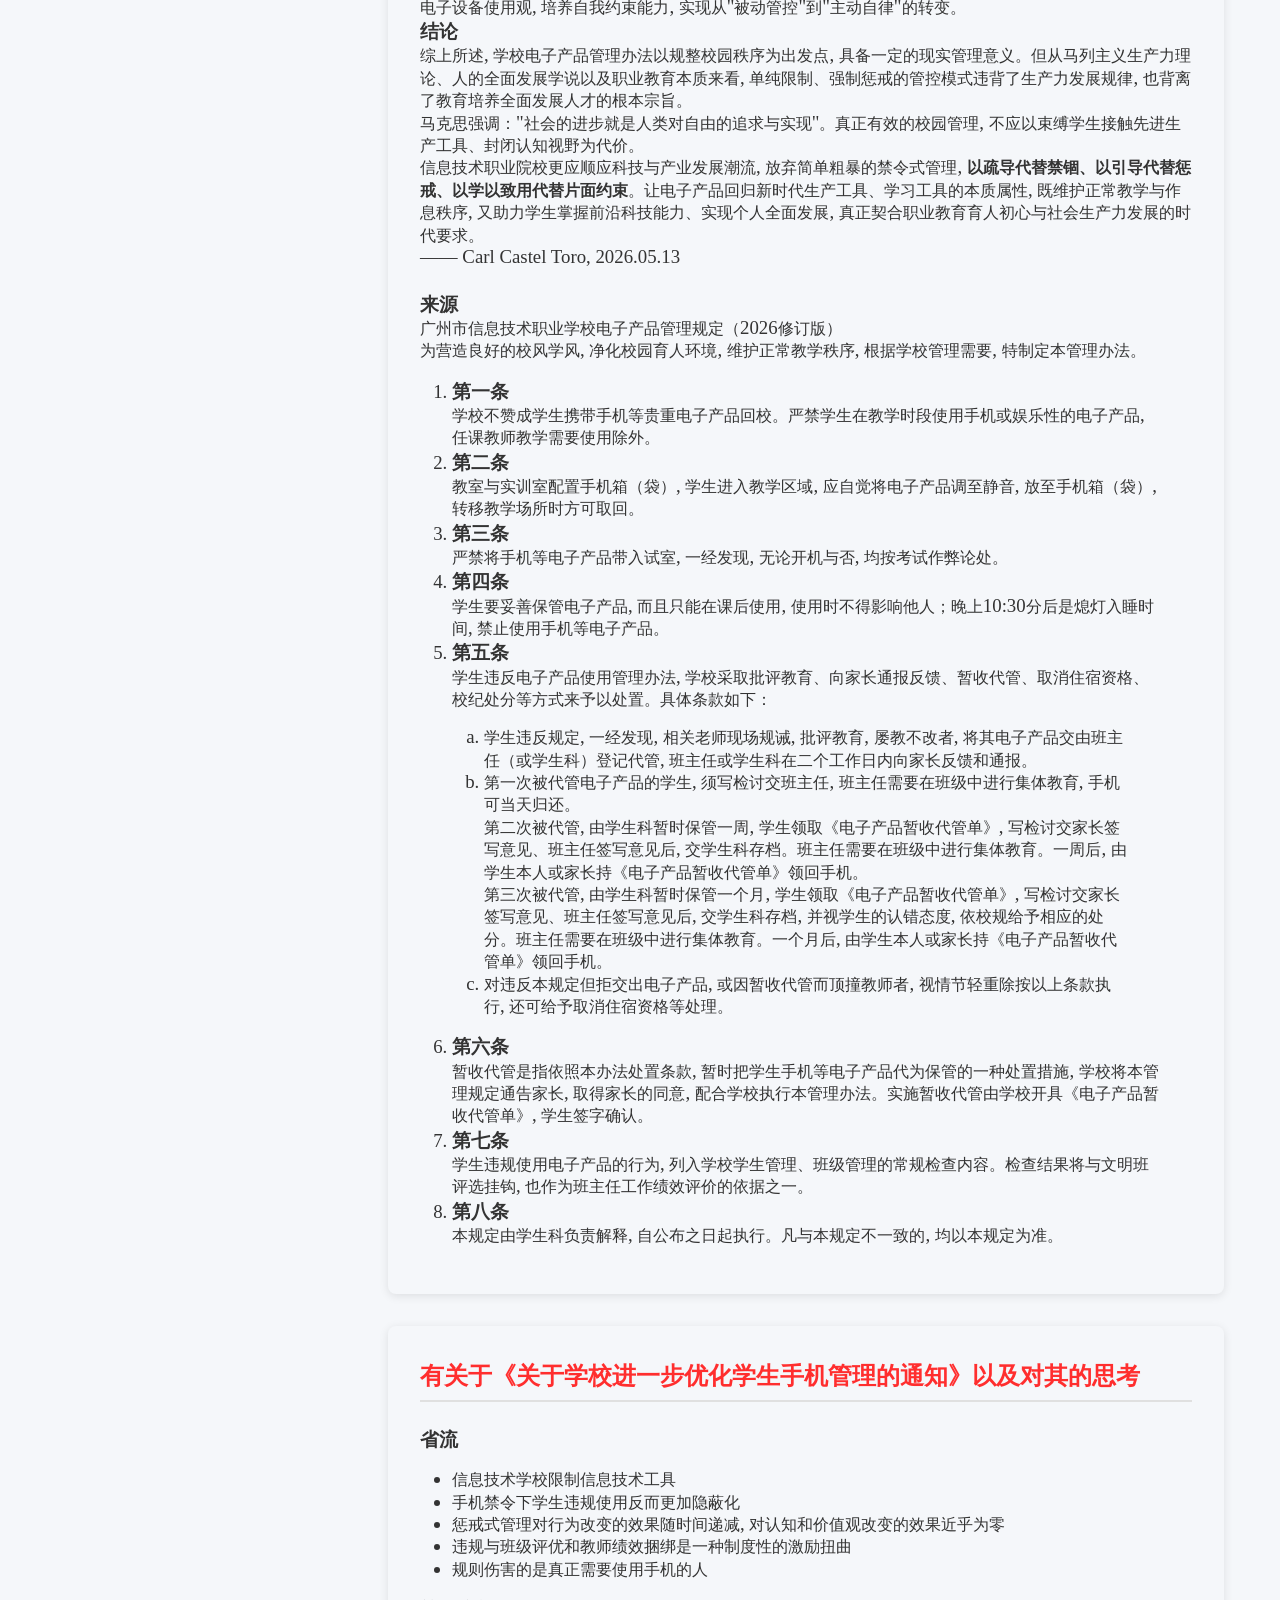
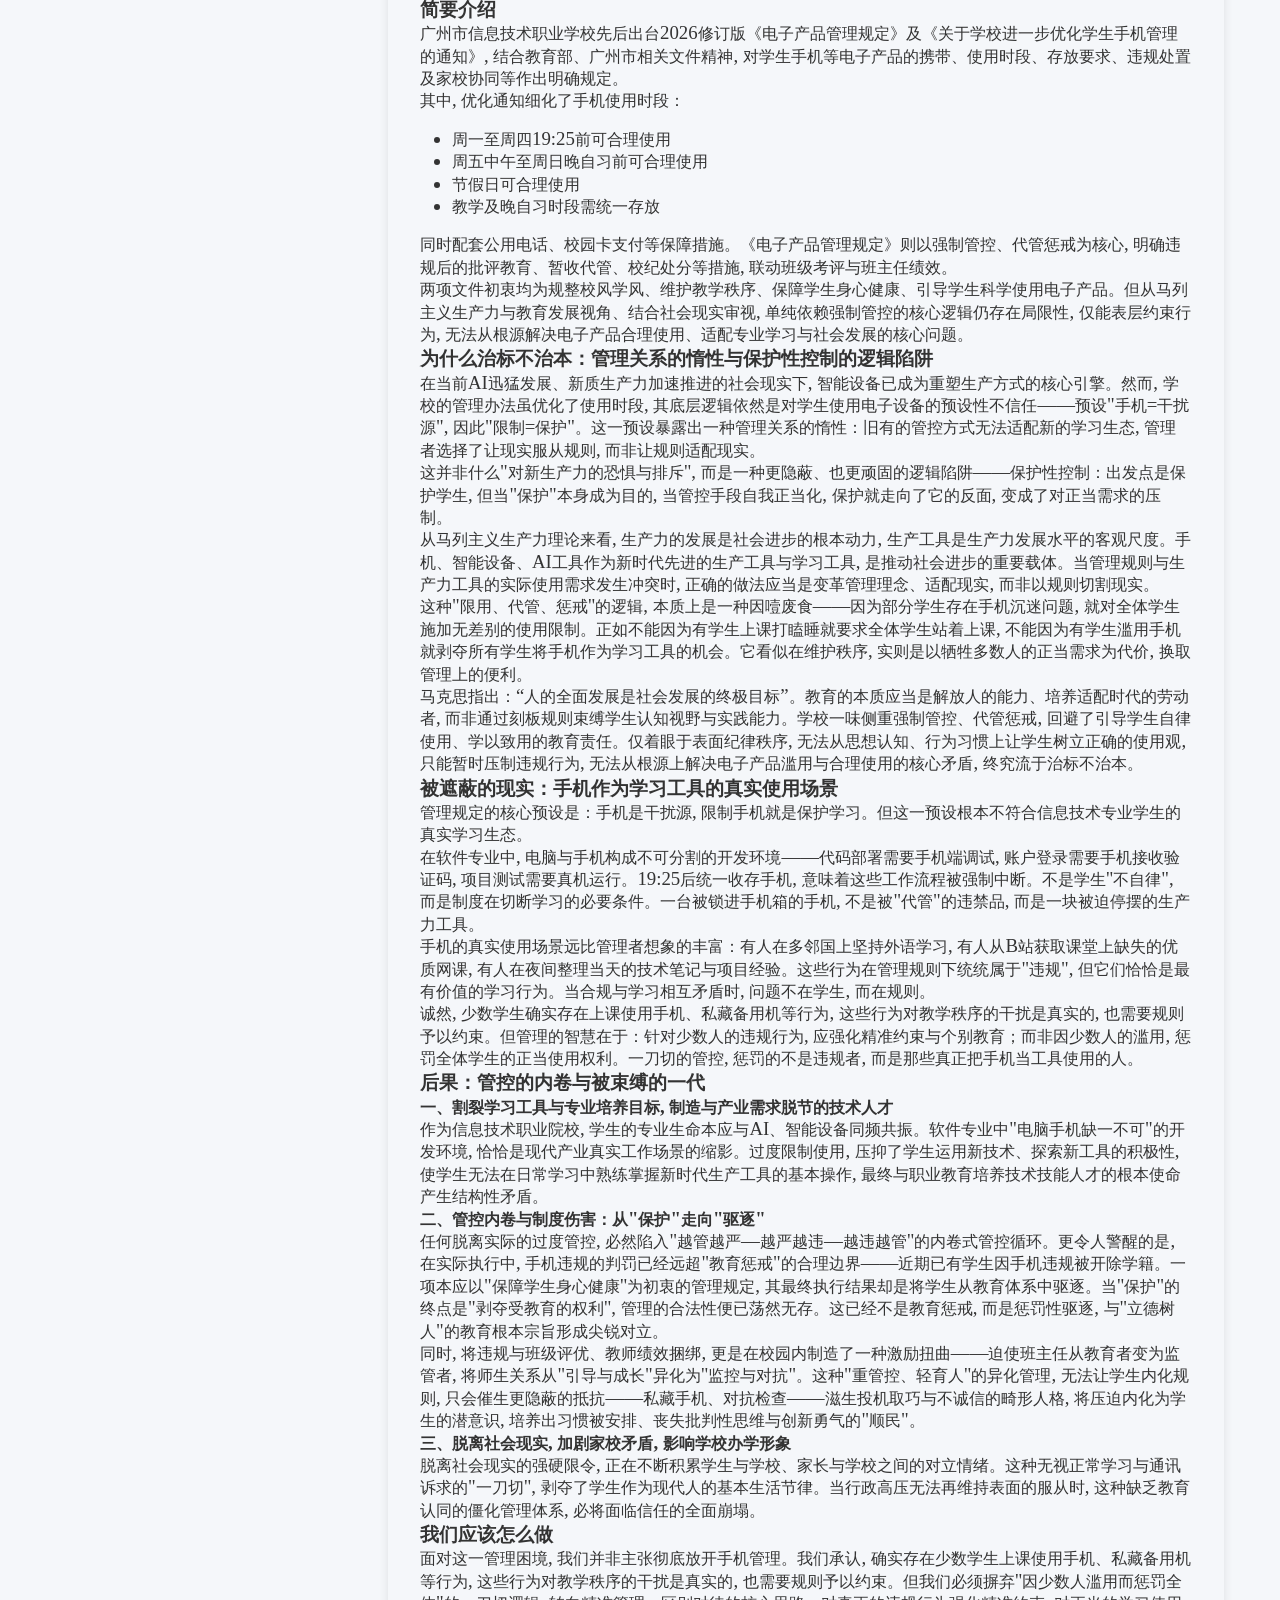
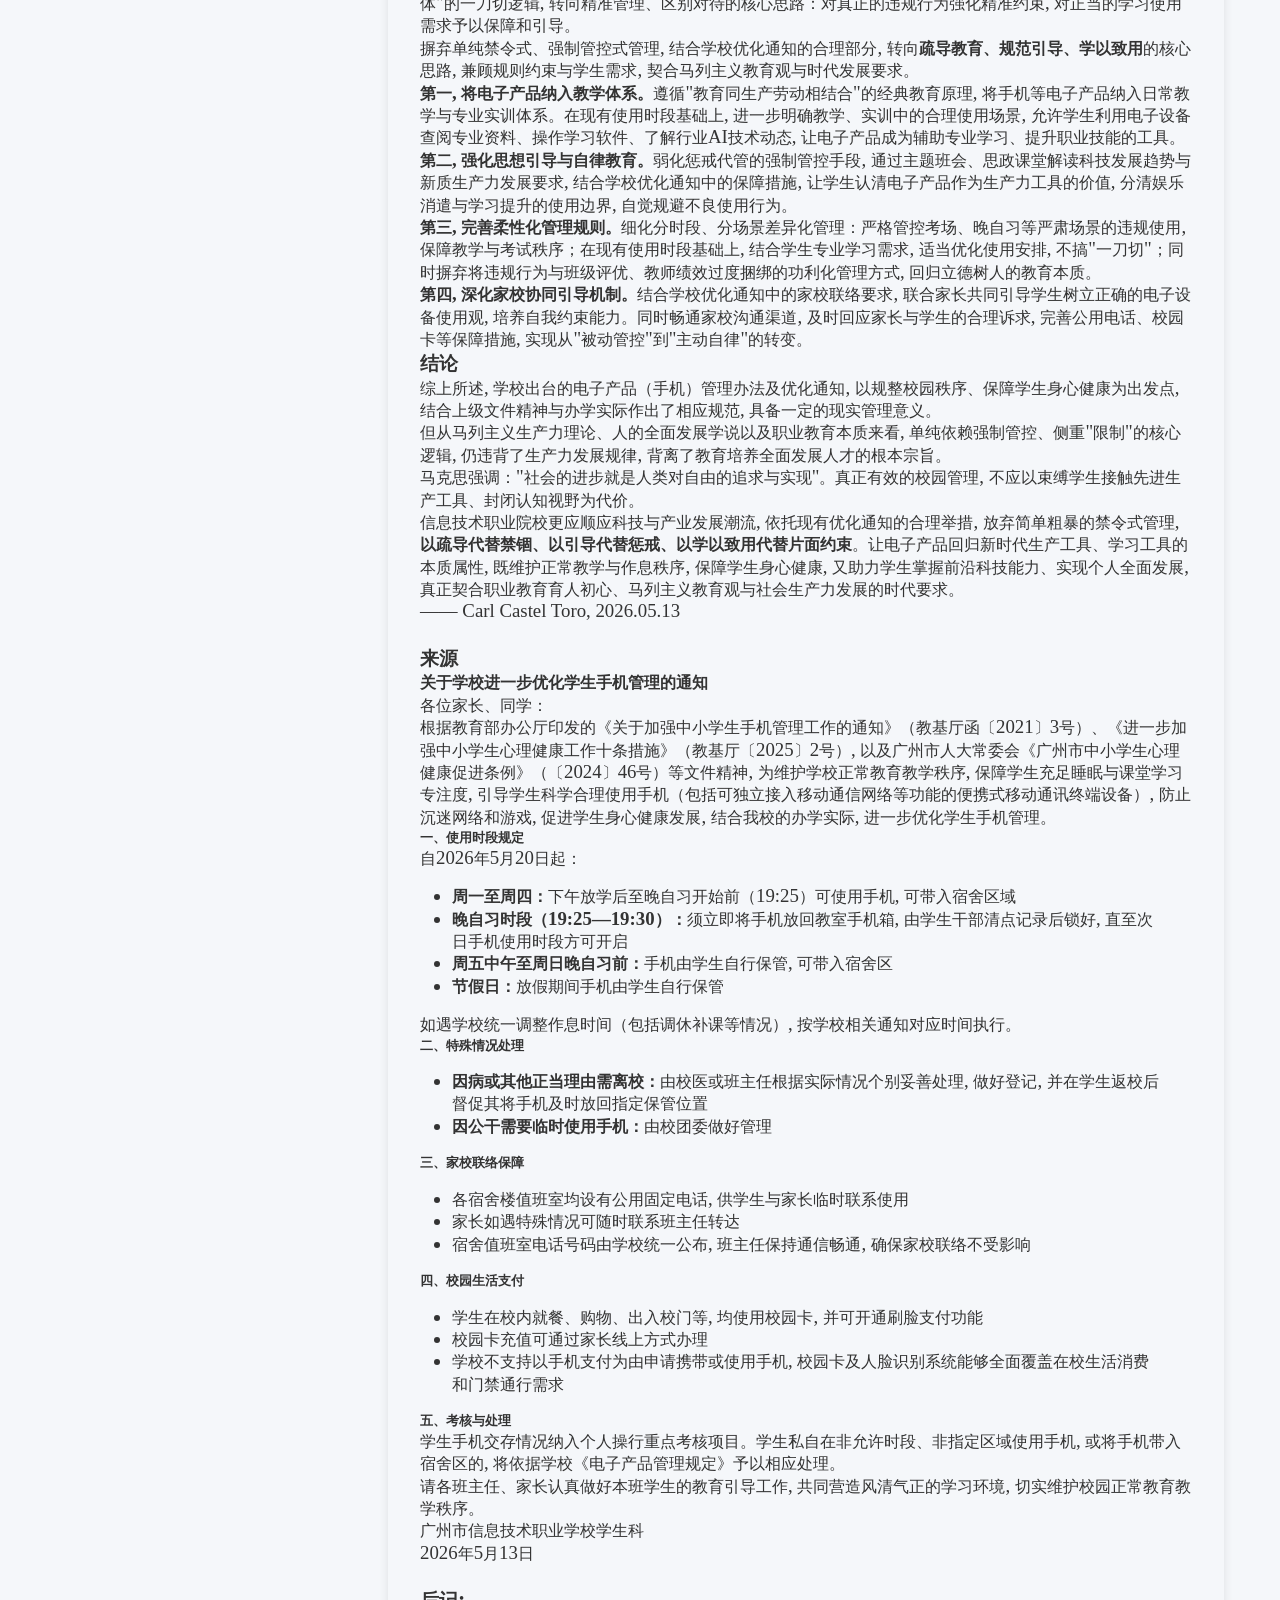
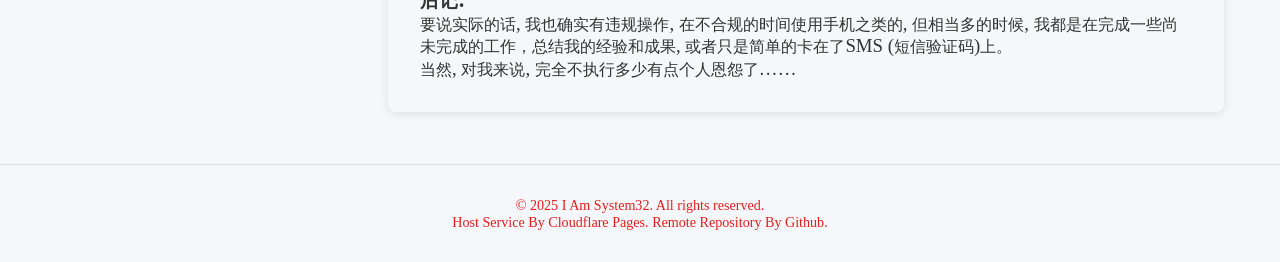
==== commit 25274a9b: "*不出" ====
--- a/articles/index.html
+++ b/articles/index.html
@@ -352,6 +352,7 @@
                     <br>
                     <h3>后记:</h3>
                     <p>要说实际的话, 我也确实有违规操作, 在不合规的时间使用手机之类的, 但相当多的时候, 我都是在完成一些尚未完成的工作，总结我的经验和成果, 或者只是简单的卡在了SMS (短信验证码)上。</p>
+                    <p>当然, 对我来说, 完全不执行多少有点个人恩怨了……</p>
                 </div>
             </section>
         </main>
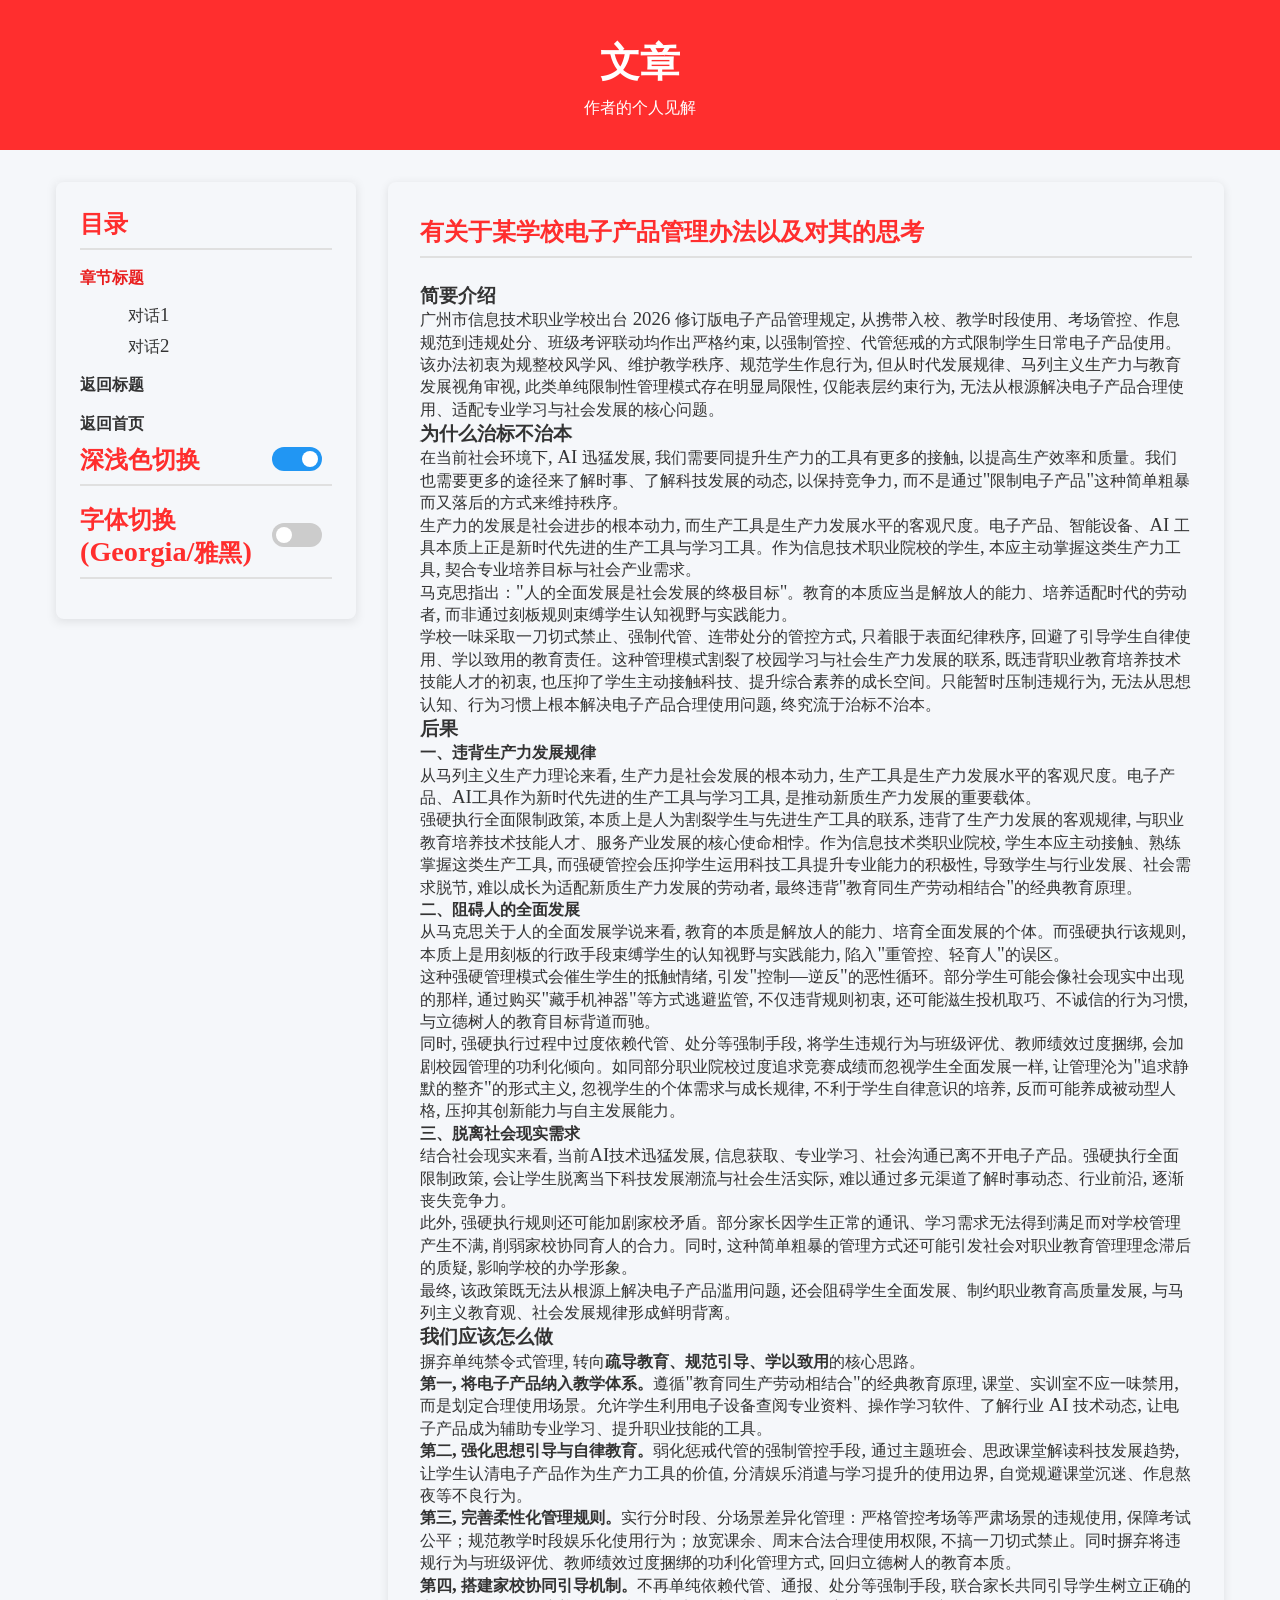
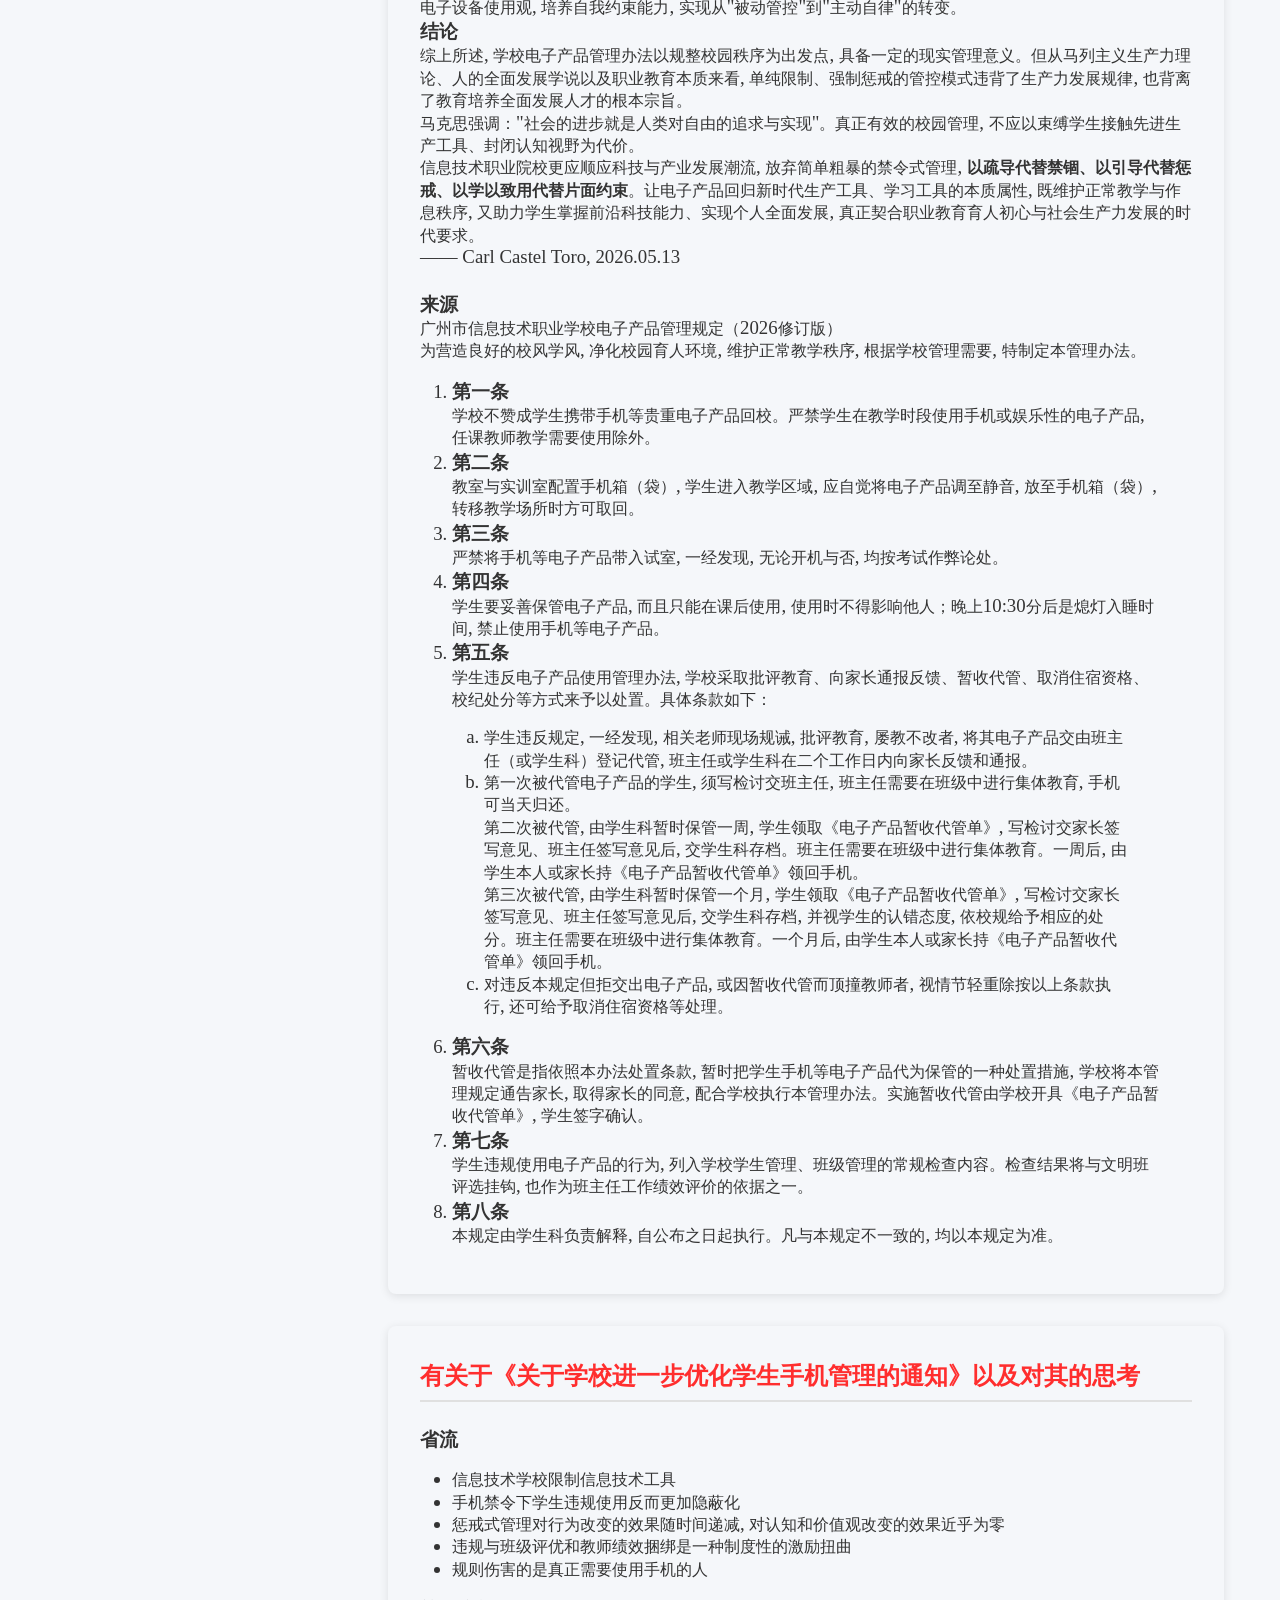
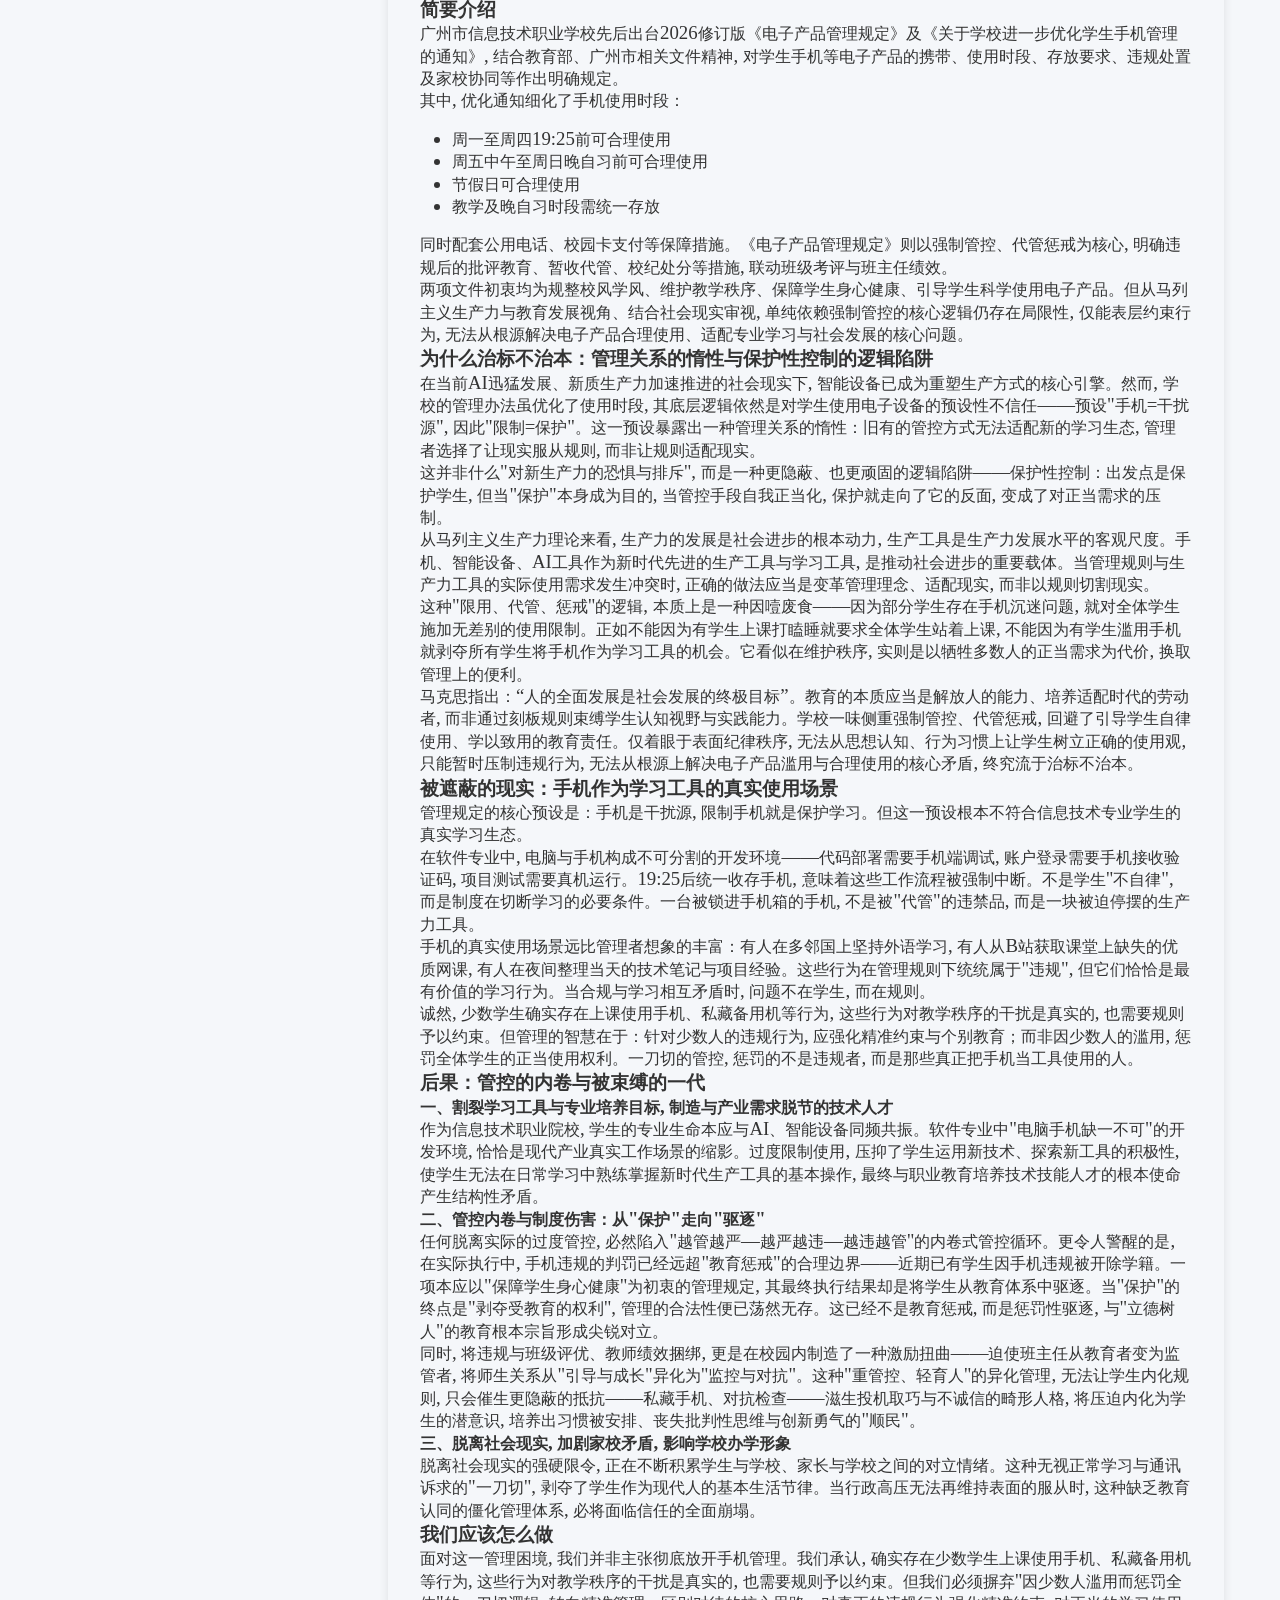
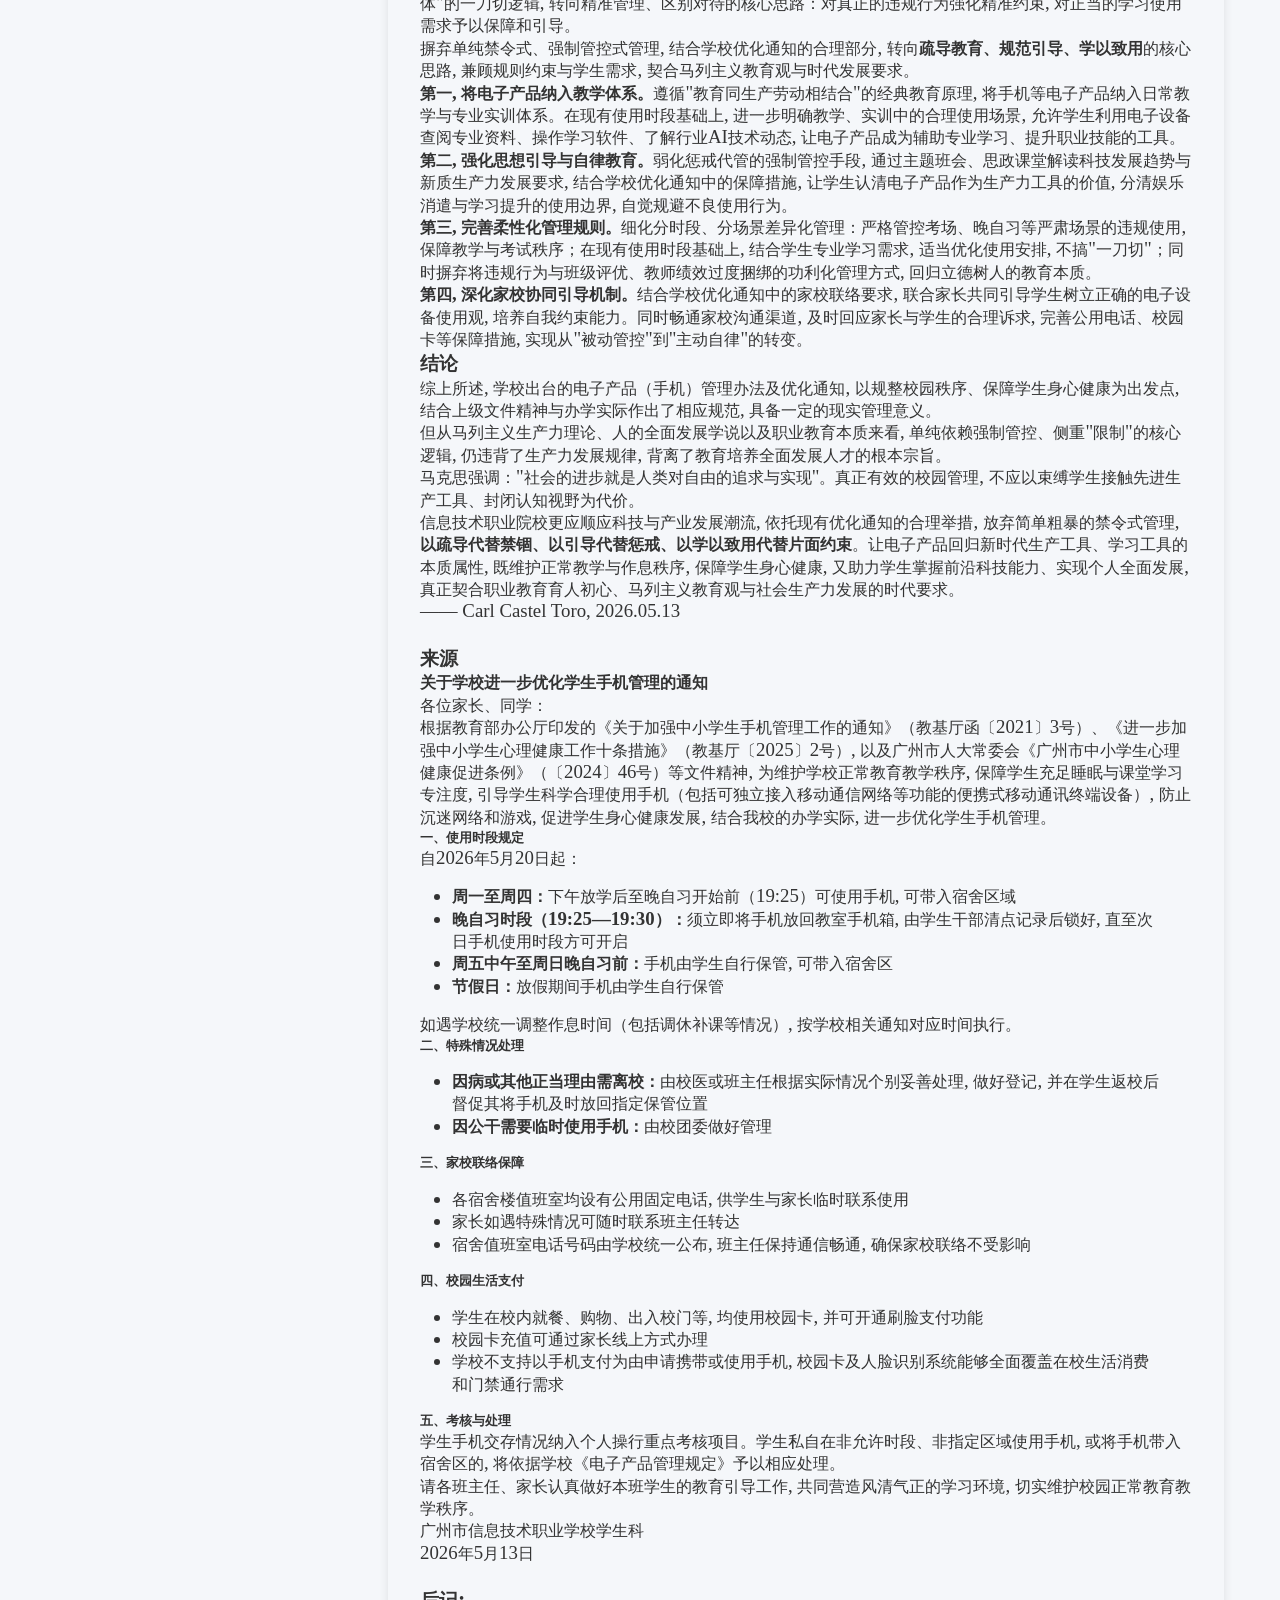
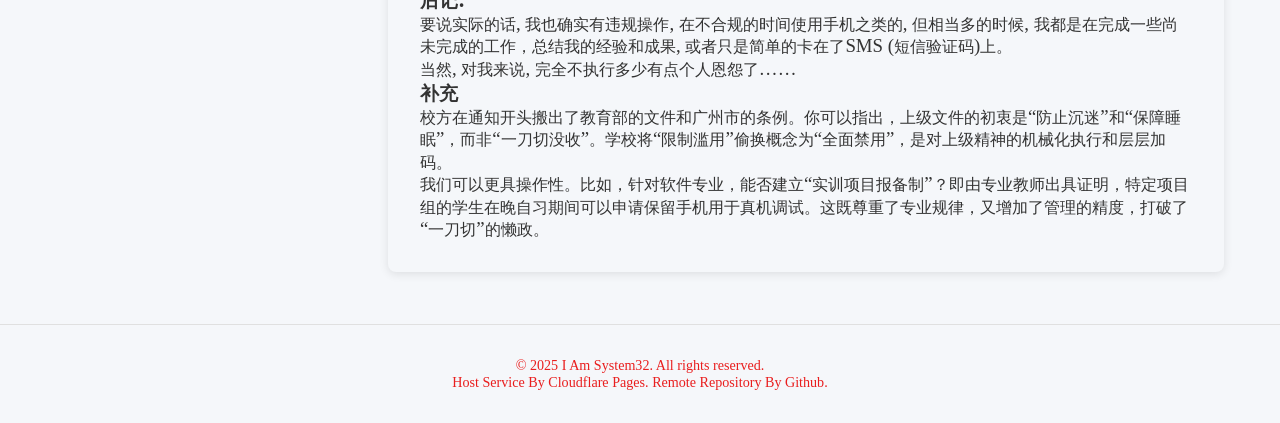
==== commit b25461c0: "*补充2" ====
--- a/articles/index.html
+++ b/articles/index.html
@@ -353,6 +353,10 @@
                     <h3>后记:</h3>
                     <p>要说实际的话, 我也确实有违规操作, 在不合规的时间使用手机之类的, 但相当多的时候, 我都是在完成一些尚未完成的工作，总结我的经验和成果, 或者只是简单的卡在了SMS (短信验证码)上。</p>
                     <p>当然, 对我来说, 完全不执行多少有点个人恩怨了……</p>
+
+                    <h3>补充</h3>
+                    <p>校方在通知开头搬出了教育部的文件和广州市的条例。你可以指出，上级文件的初衷是“防止沉迷”和“保障睡眠”，而非“一刀切没收”。学校将“限制滥用”偷换概念为“全面禁用”，是对上级精神的机械化执行和层层加码。</p>
+                    <p>我们可以更具操作性。比如，针对软件专业，能否建立“实训项目报备制”？即由专业教师出具证明，特定项目组的学生在晚自习期间可以申请保留手机用于真机调试。这既尊重了专业规律，又增加了管理的精度，打破了“一刀切”的懒政。</p>
                 </div>
             </section>
         </main>
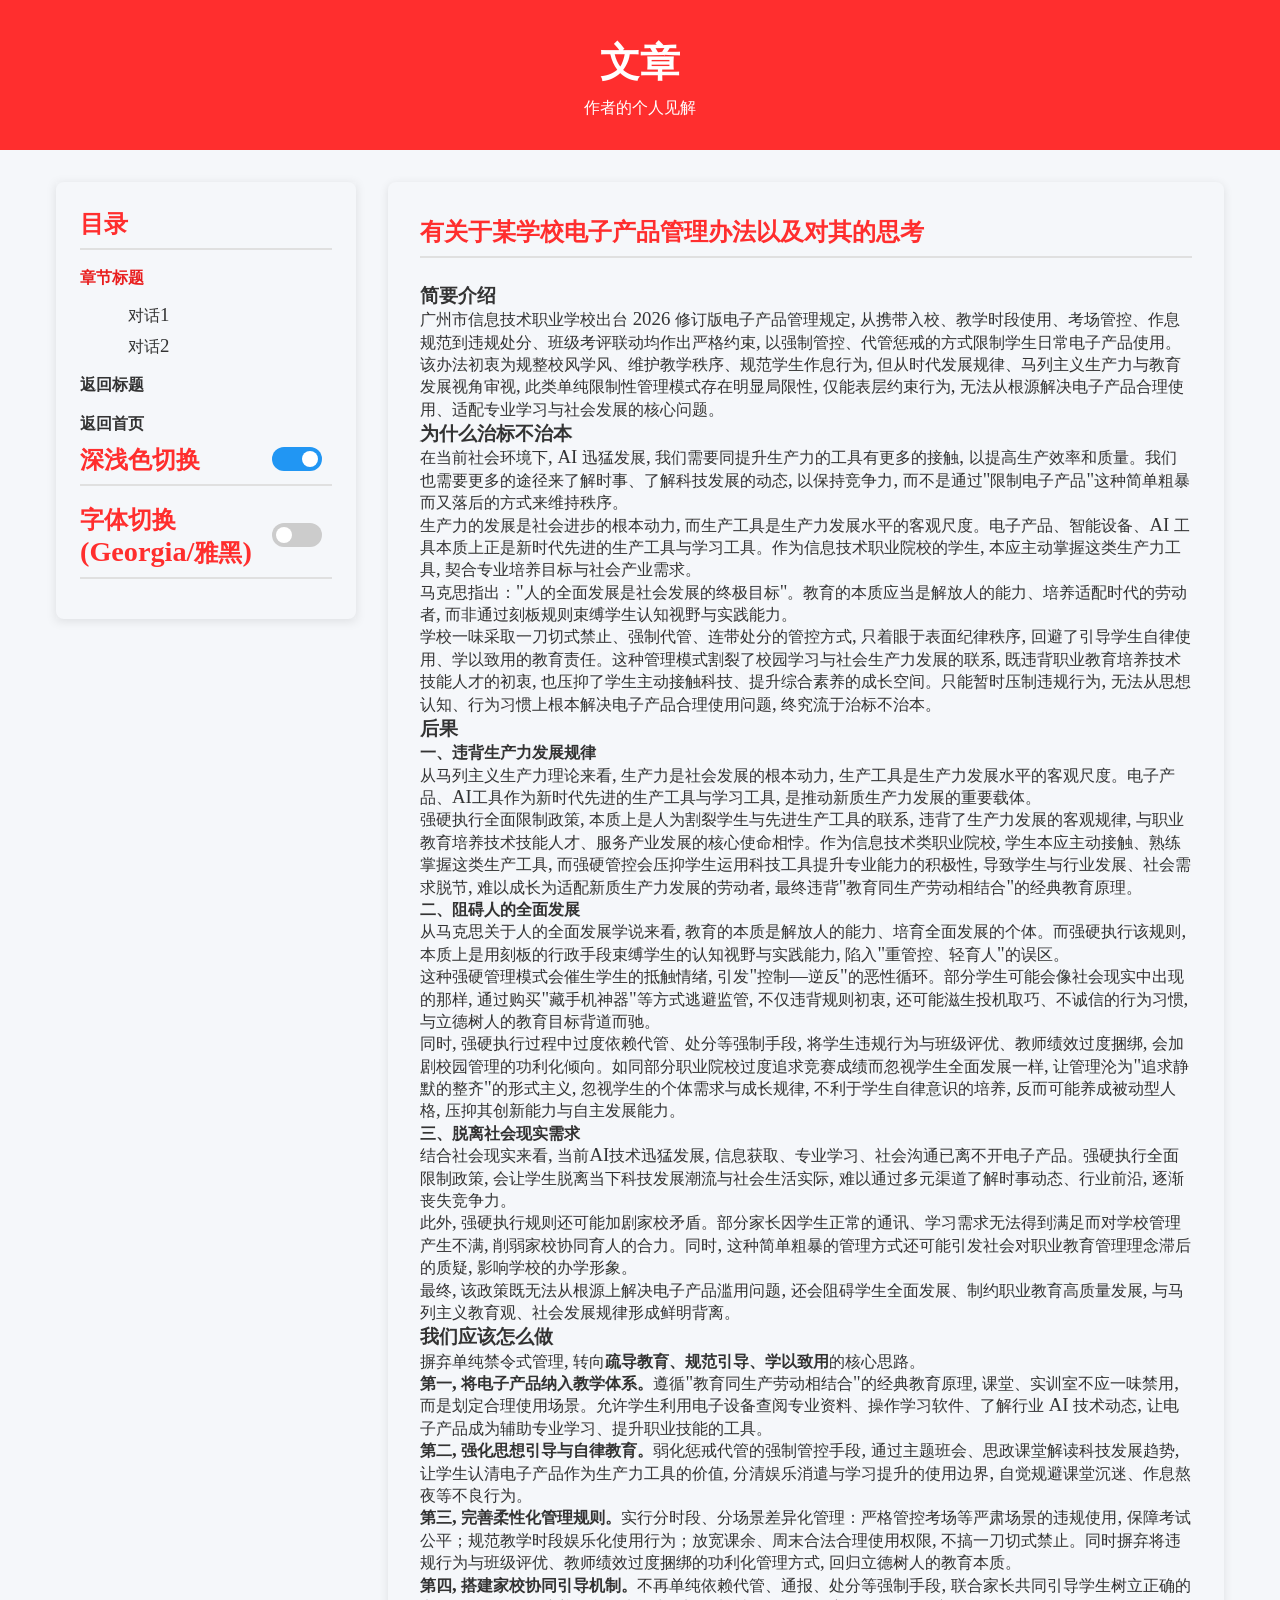
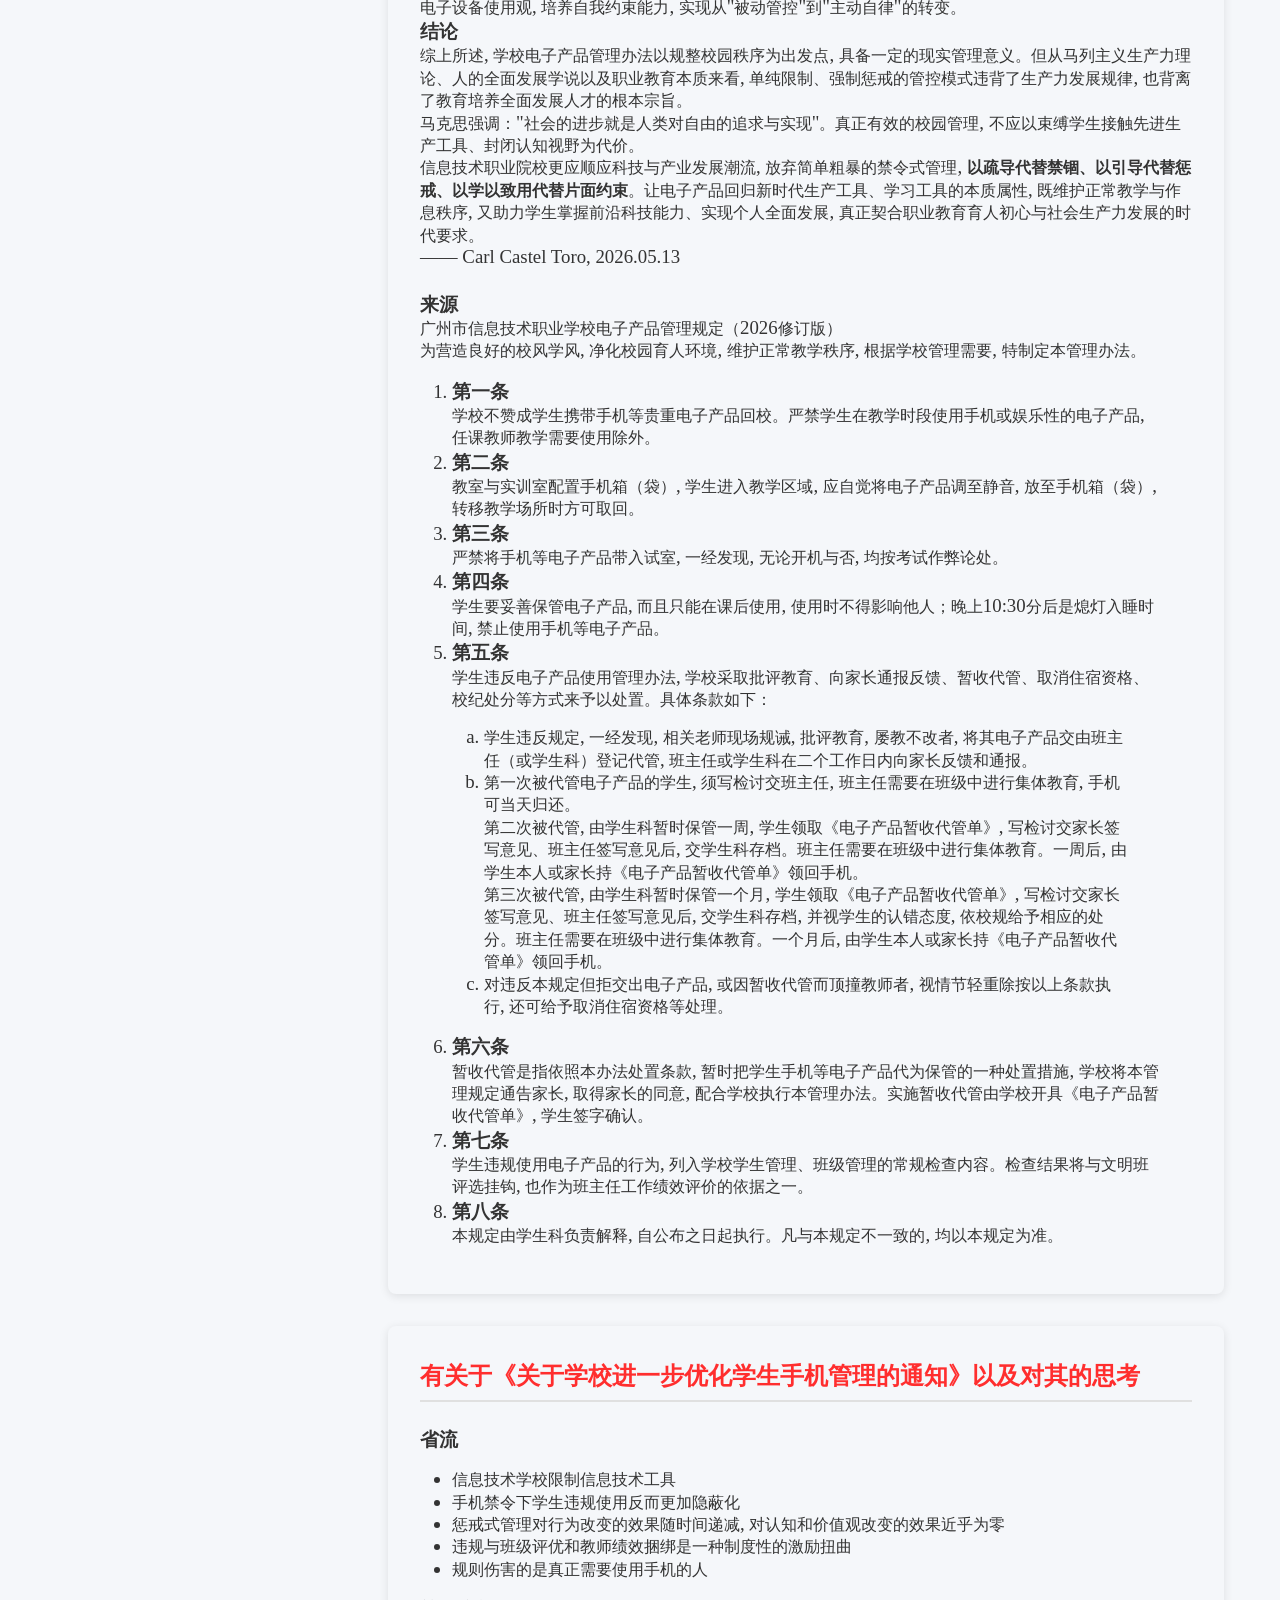
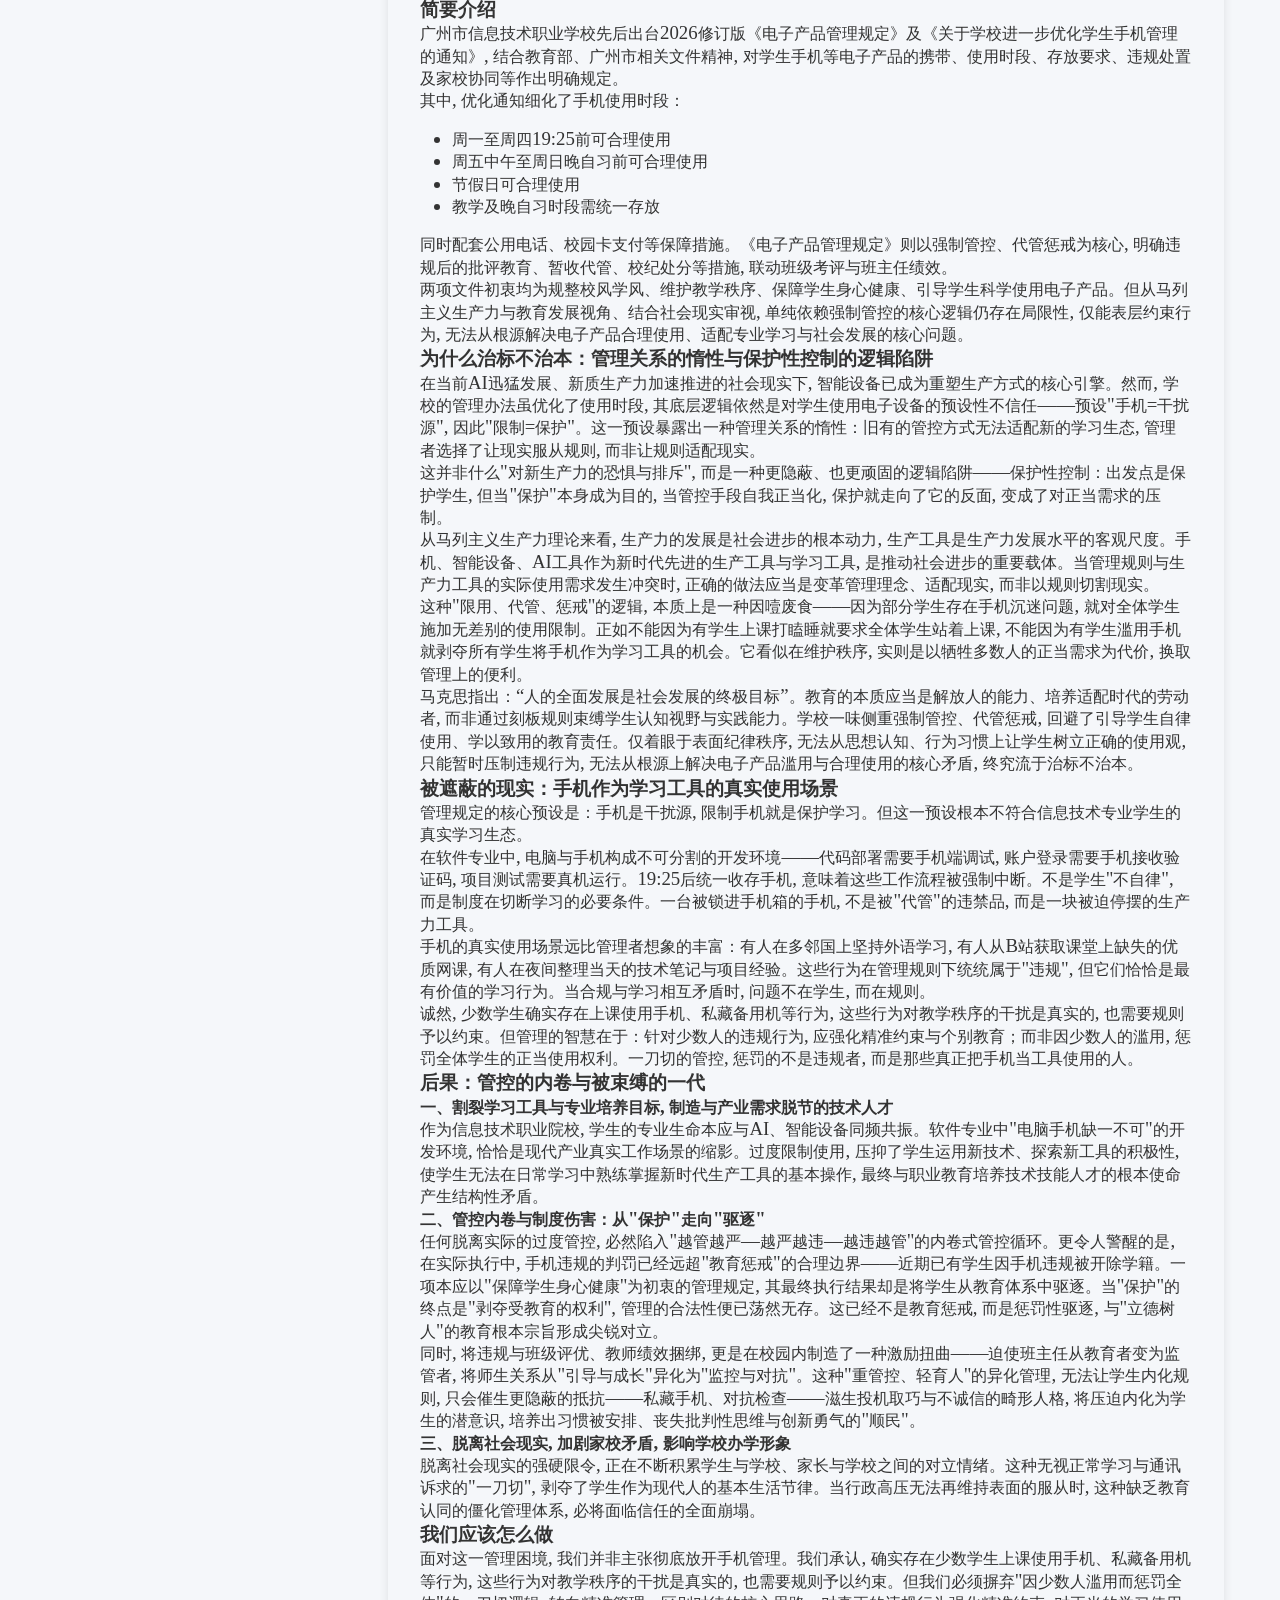
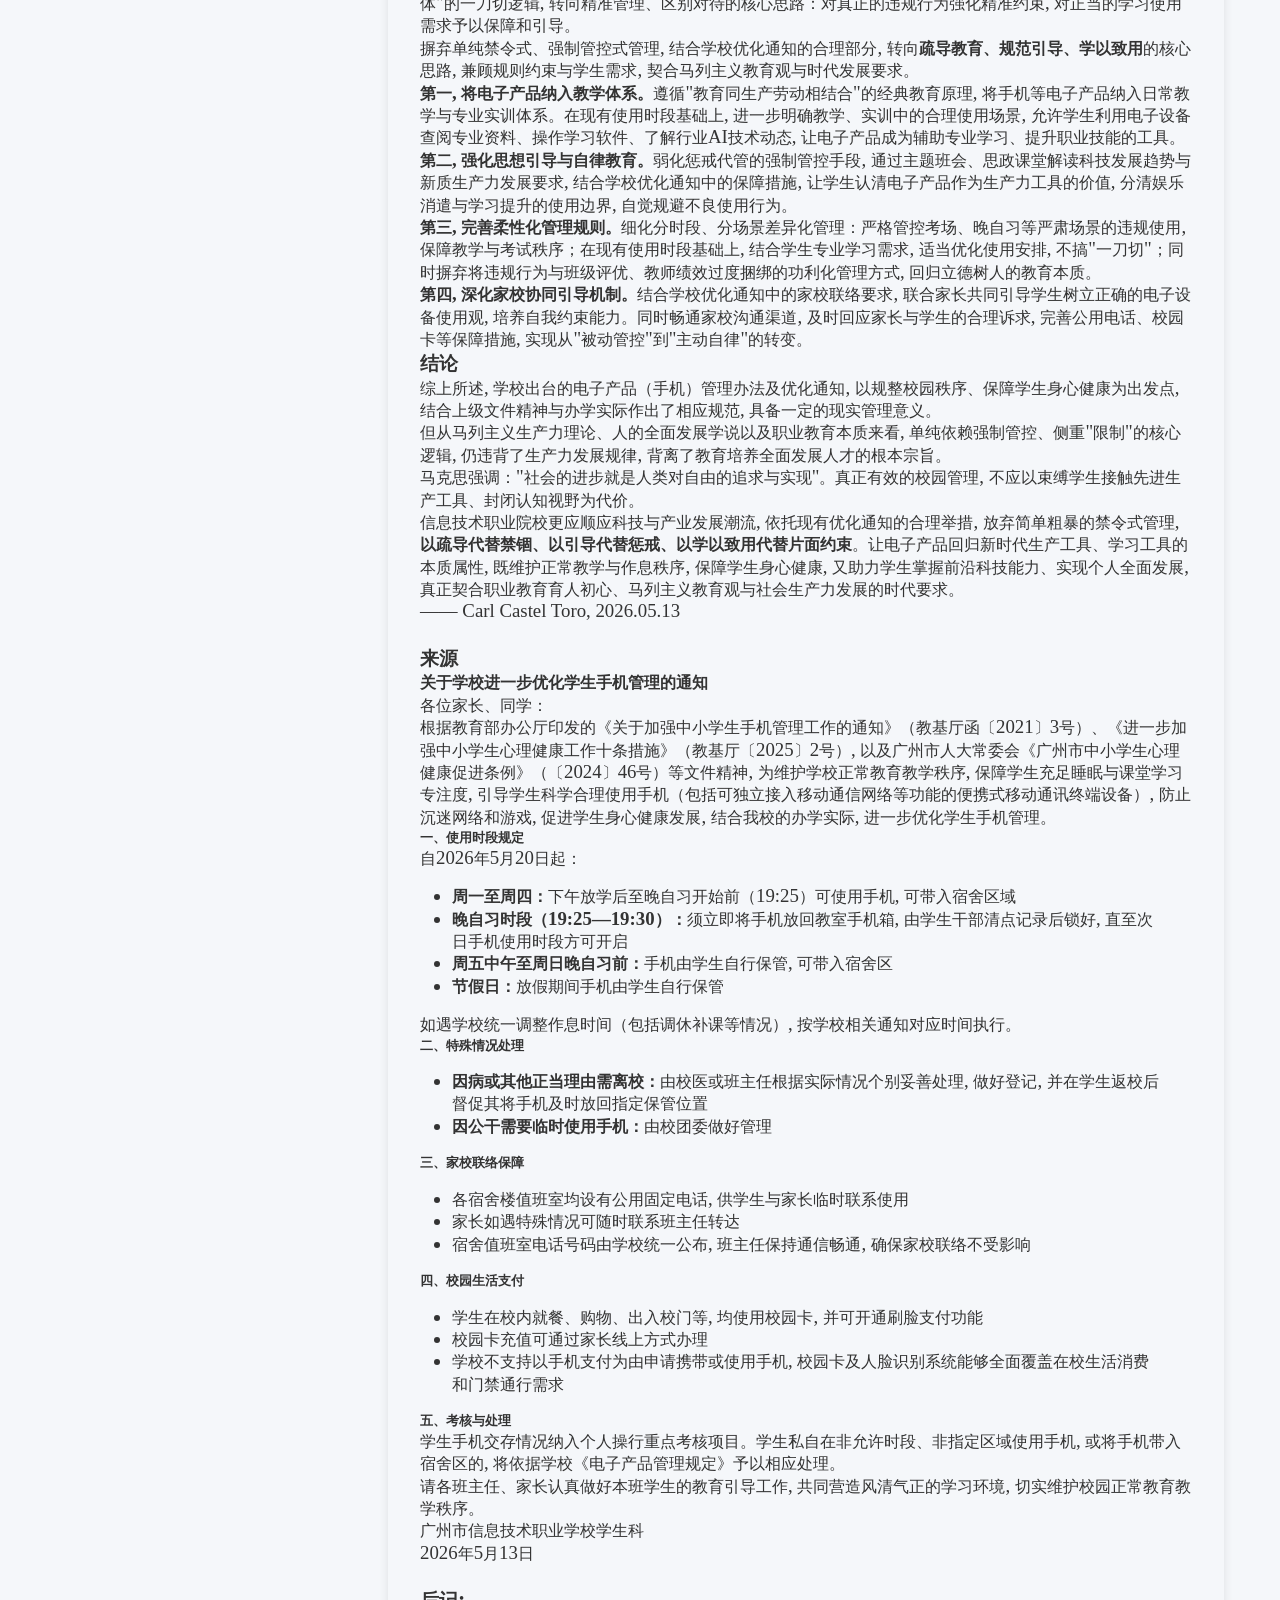
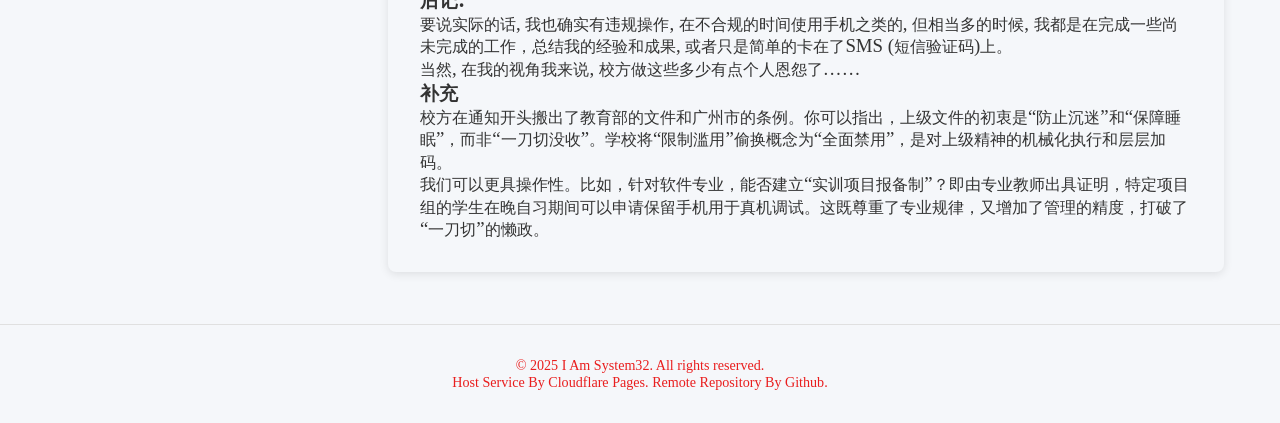
==== commit da622cdf: "Article Update" ====
--- a/articles/index.html
+++ b/articles/index.html
@@ -352,7 +352,7 @@
                     <br>
                     <h3>后记:</h3>
                     <p>要说实际的话, 我也确实有违规操作, 在不合规的时间使用手机之类的, 但相当多的时候, 我都是在完成一些尚未完成的工作，总结我的经验和成果, 或者只是简单的卡在了SMS (短信验证码)上。</p>
-                    <p>当然, 对我来说, 完全不执行多少有点个人恩怨了……</p>
+                    <p>当然, 在我的视角我来说, 校方做这些多少有点个人恩怨了……</p>
 
                     <h3>补充</h3>
                     <p>校方在通知开头搬出了教育部的文件和广州市的条例。你可以指出，上级文件的初衷是“防止沉迷”和“保障睡眠”，而非“一刀切没收”。学校将“限制滥用”偷换概念为“全面禁用”，是对上级精神的机械化执行和层层加码。</p>
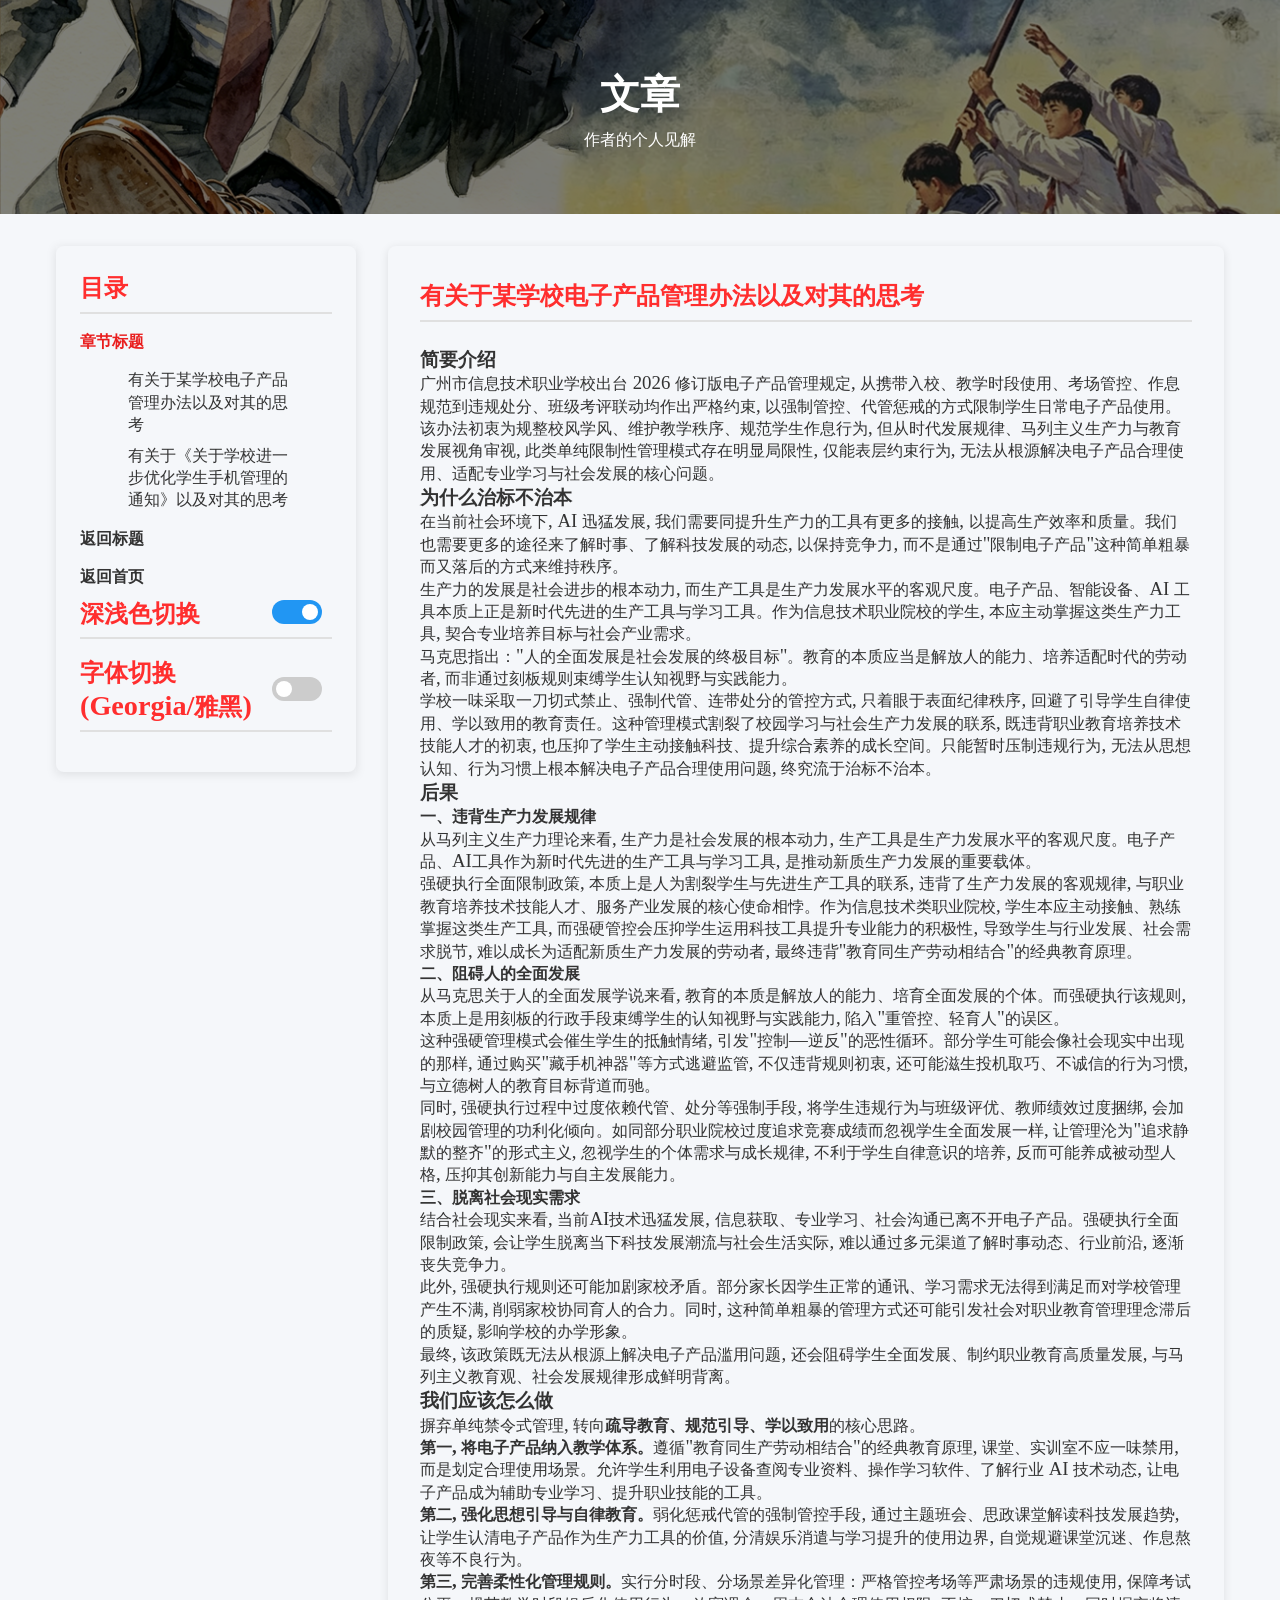
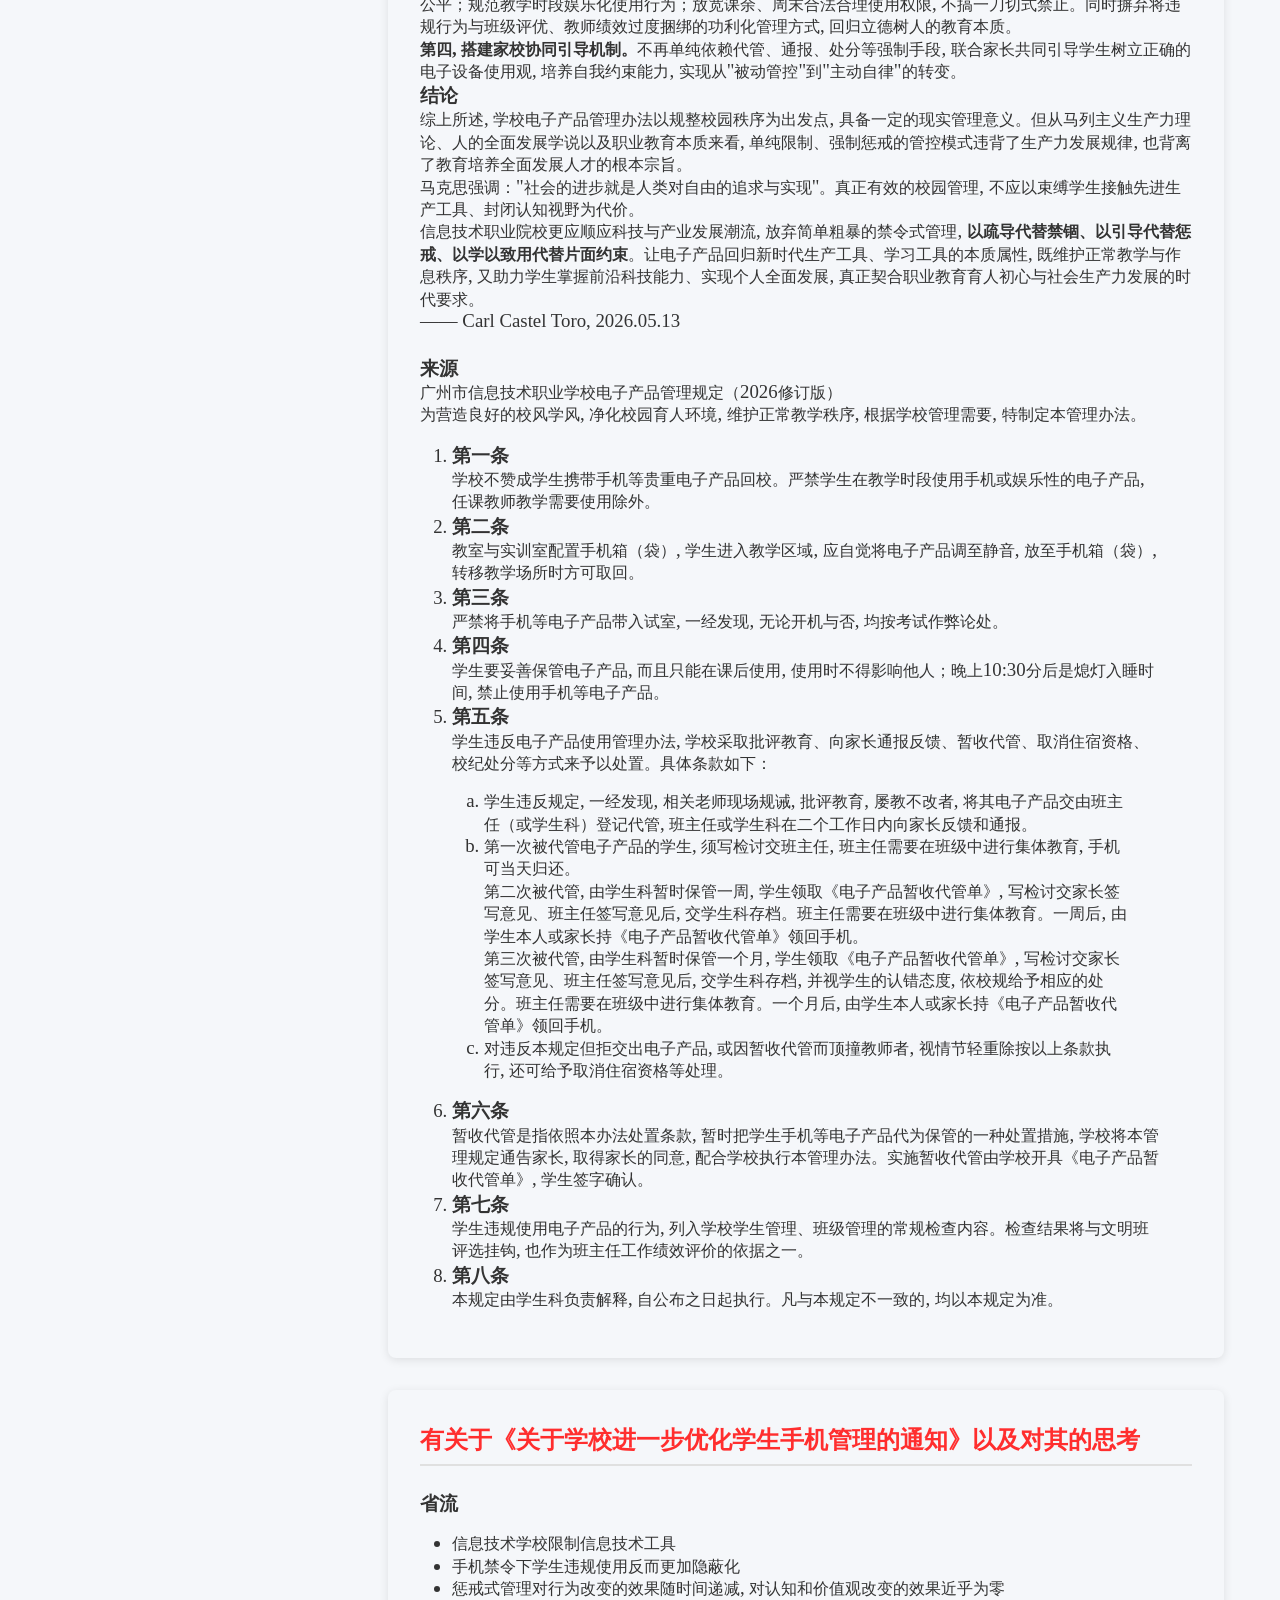
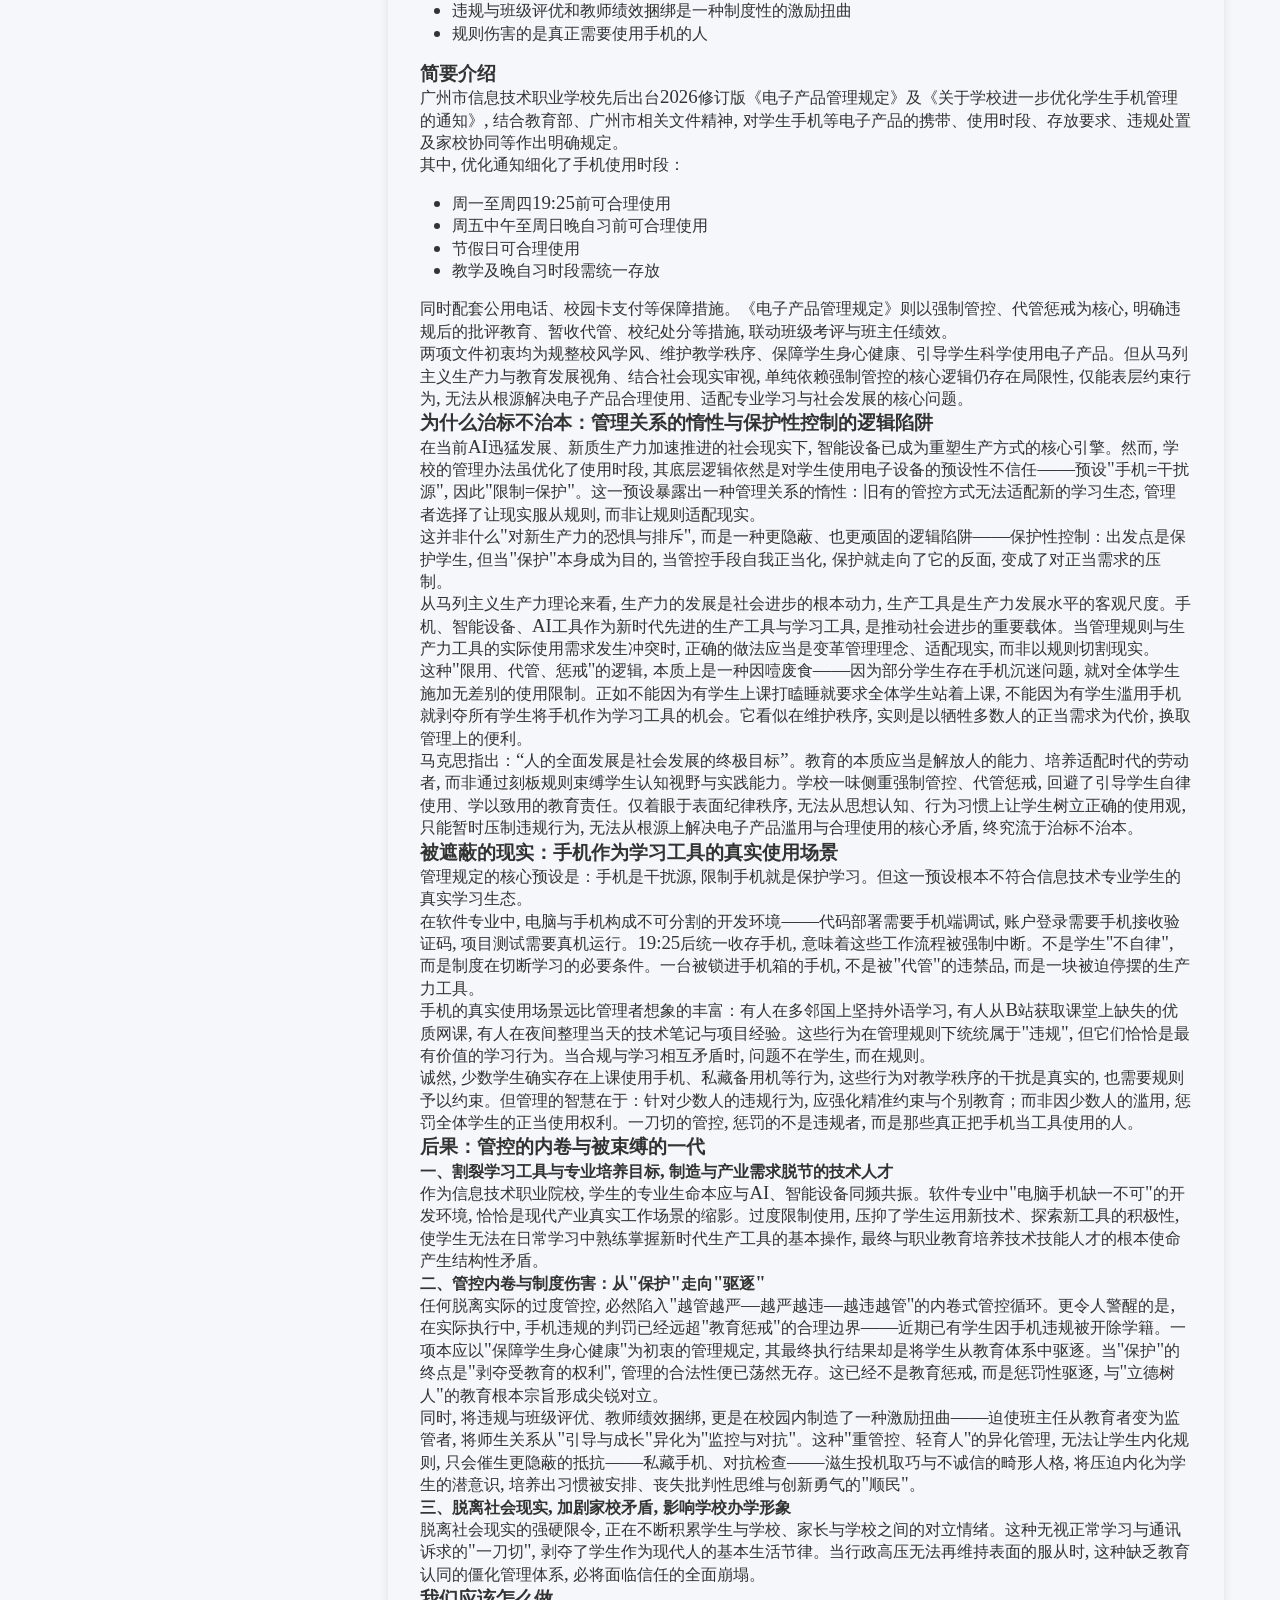
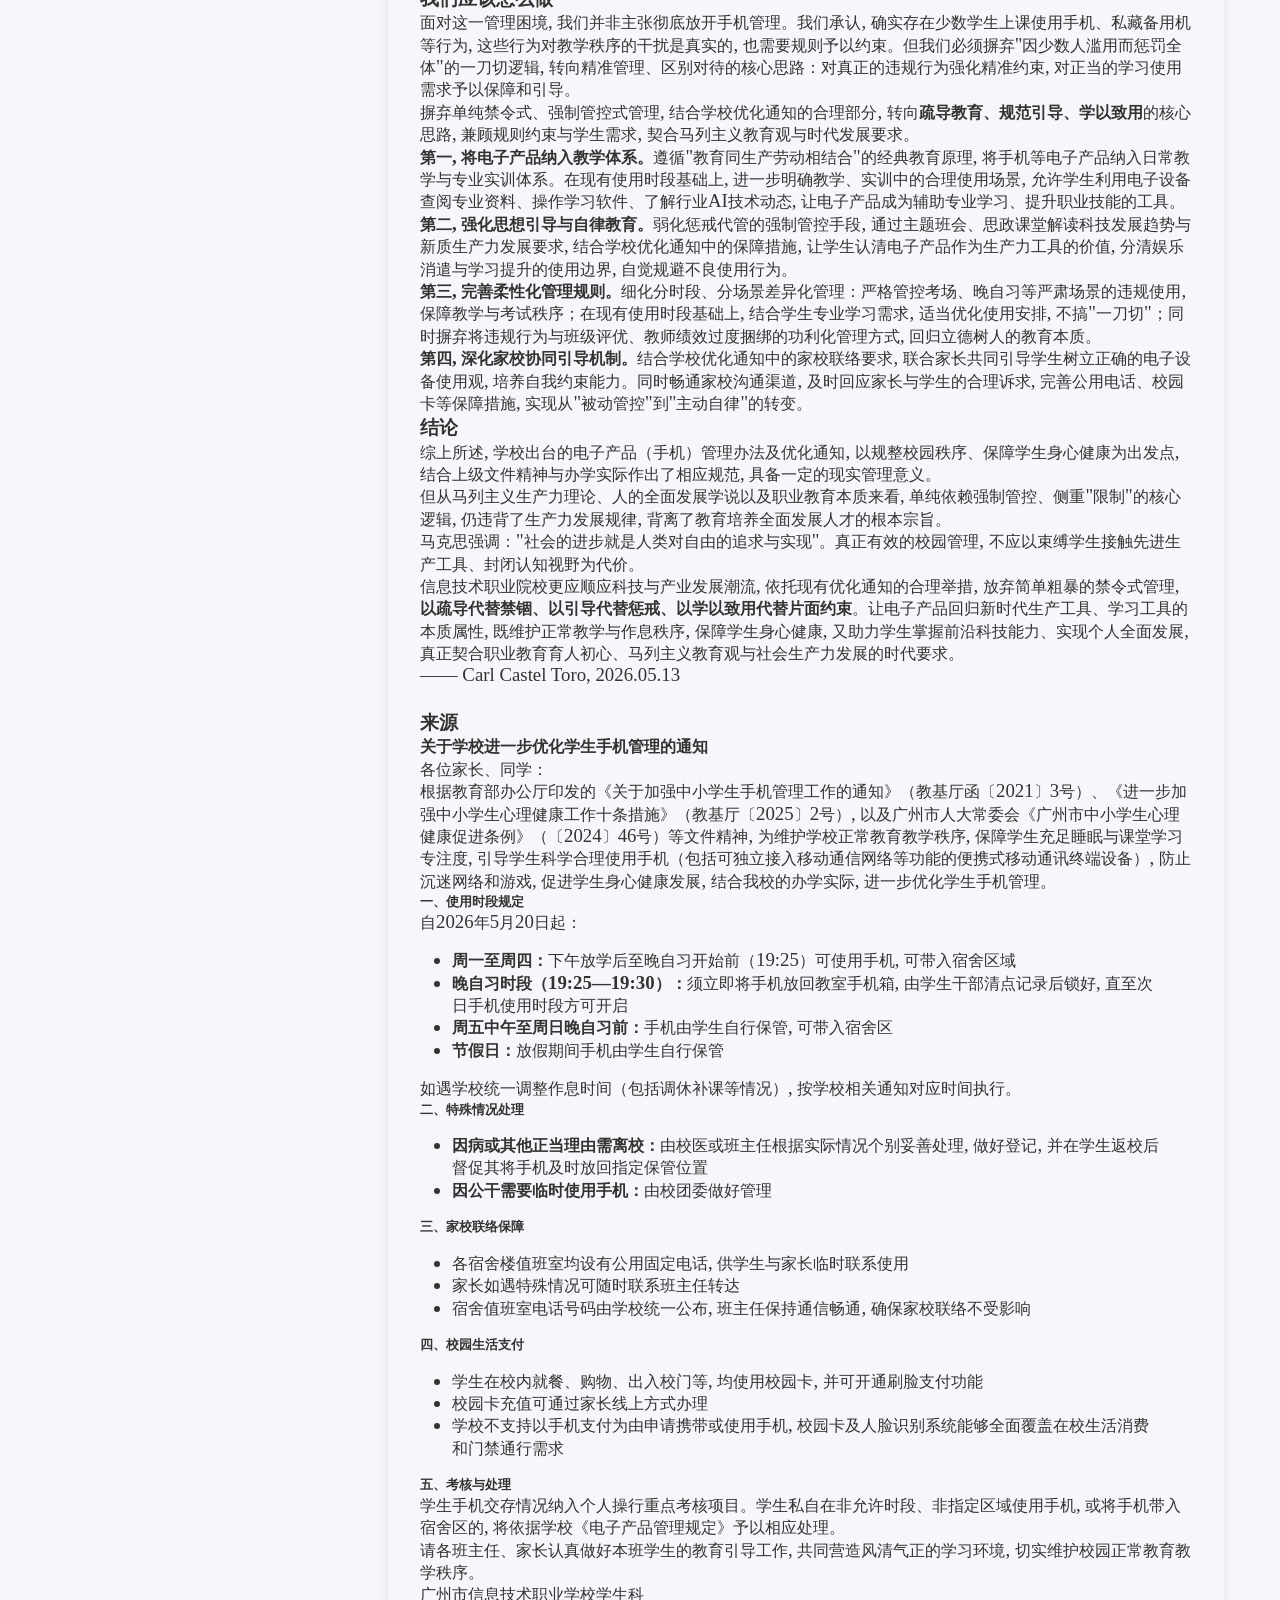
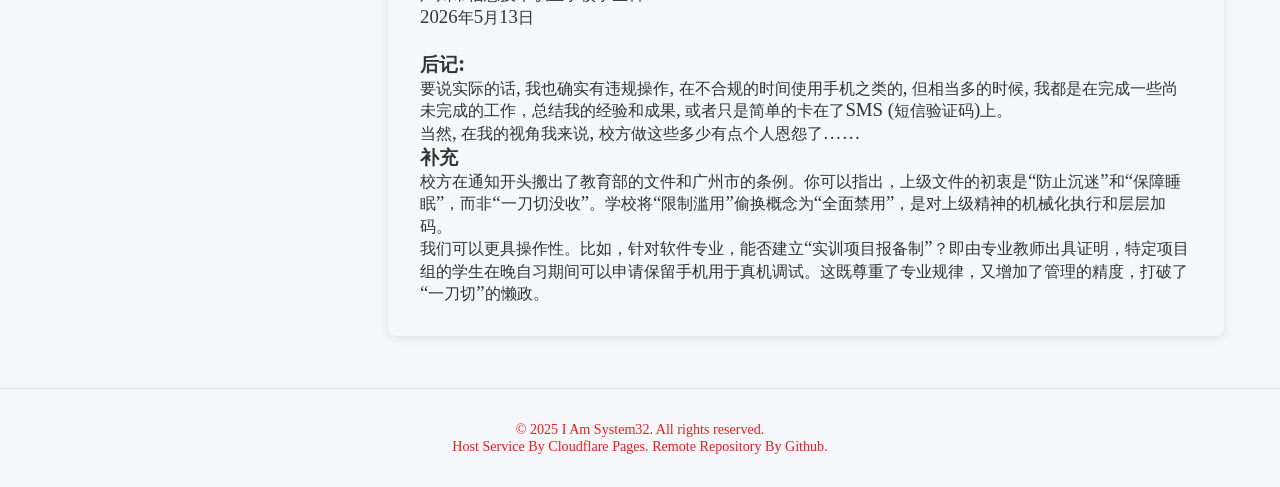
==== commit 889606b6: "Index & css Update" ====
--- a/articles/index.html
+++ b/articles/index.html
@@ -28,8 +28,8 @@
         <div>
             <div class="section-title">章节标题</div>
             <ul>
-                <li><a href="#article1">对话1</a></li>
-                <li><a href="#article2">对话2</a></li>
+                <li><a href="#article1">有关于某学校电子产品管理办法以及对其的思考</a></li>
+                <li><a href="#article2">有关于《关于学校进一步优化学生手机管理的通知》以及对其的思考</a></li>
             </ul>
         </div>
         <div class="section-title">
--- a/assets/css/style.css
+++ b/assets/css/style.css
@@ -139,10 +139,30 @@
 
 header {
     background-color: var(--primary-color);
+    background-image: url('/assets/img/banner/header.png');
+    background-size: cover;
+    background-position: center;
     color: white;
     padding: 2rem;
     text-align: center;
     margin-bottom: 2rem;
+    position: relative;
+}
+
+header::before {
+    content: '';
+    position: absolute;
+    top: 0;
+    left: 0;
+    right: 0;
+    bottom: 0;
+    background-color: rgba(0, 0, 0, 0.5);
+    z-index: 1;
+}
+
+header > * {
+    position: relative;
+    z-index: 2;
 }
 
 h1 {
@@ -1175,4 +1195,10 @@
 
 .about-content li {
     margin: 0.1rem 0;
+}
+
+@media (min-width: 769px) {
+    header {
+        padding: 4rem 2rem;
+    }
 }
